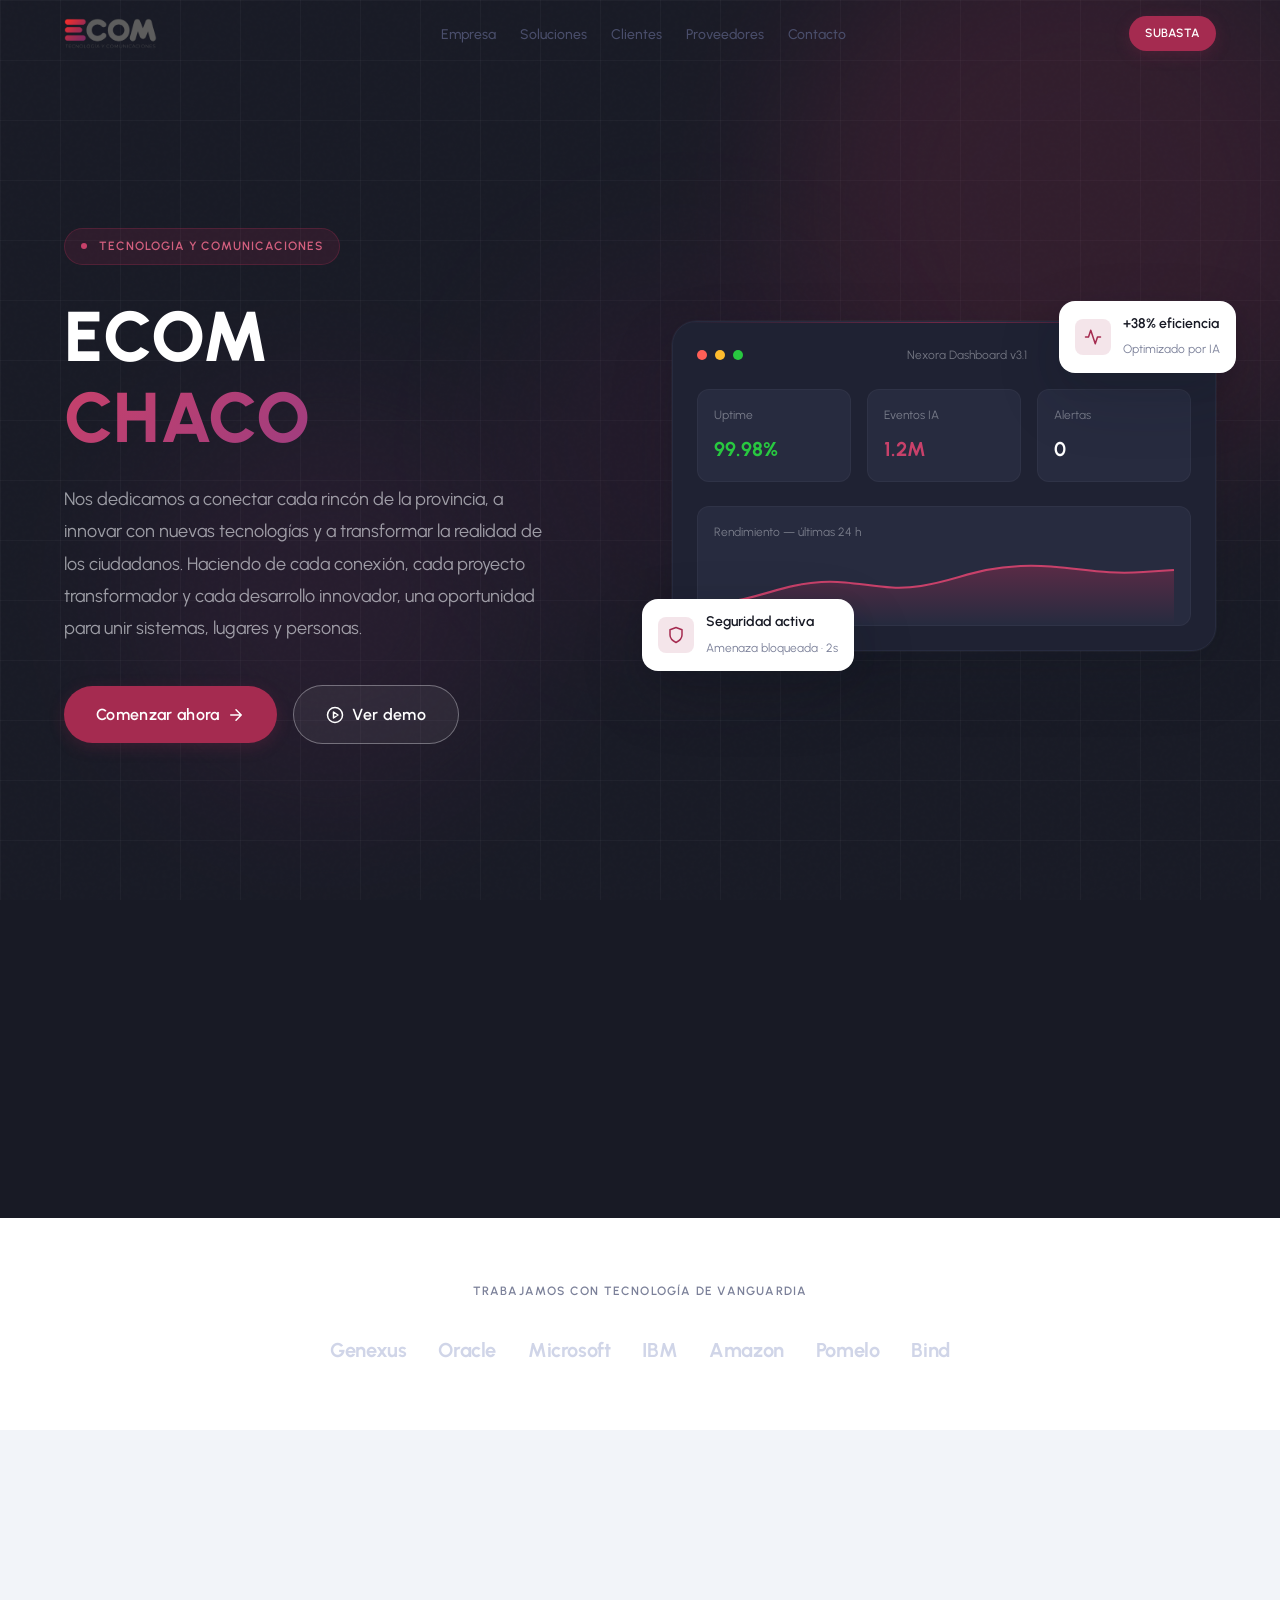
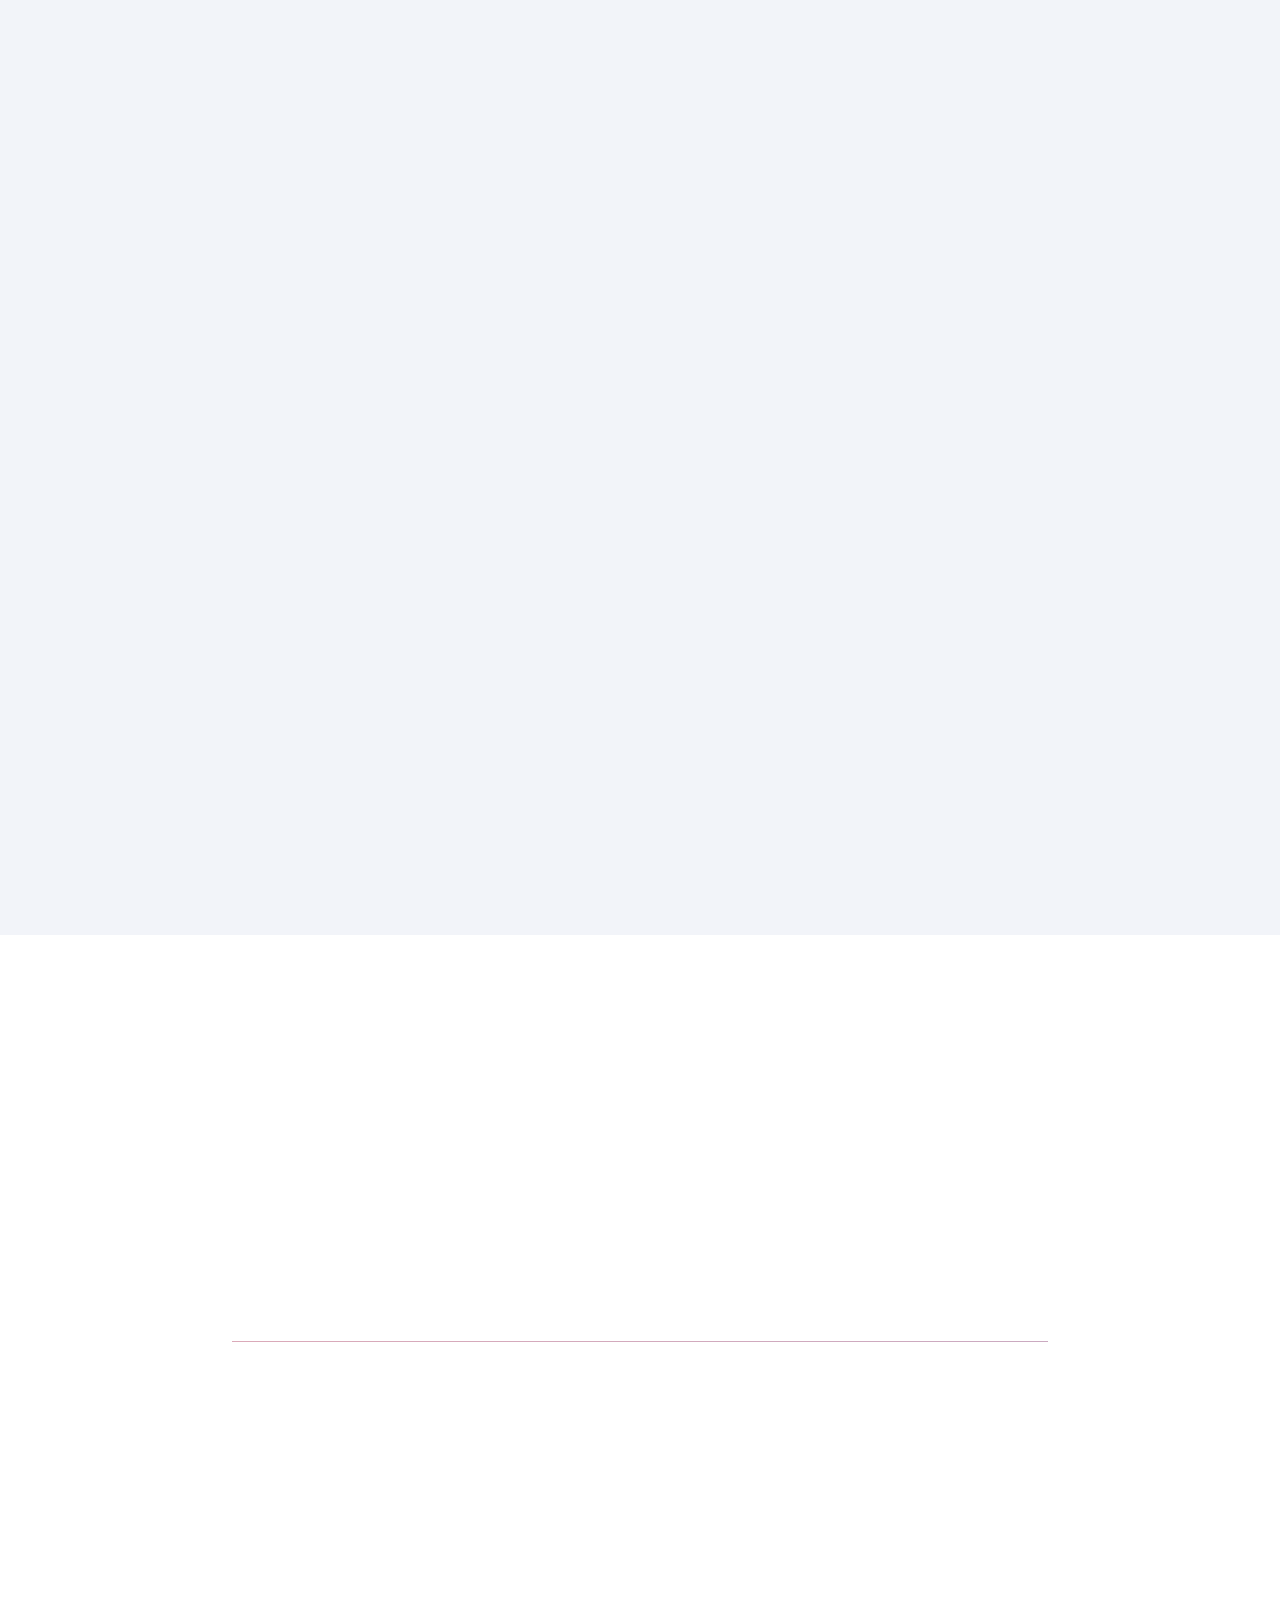
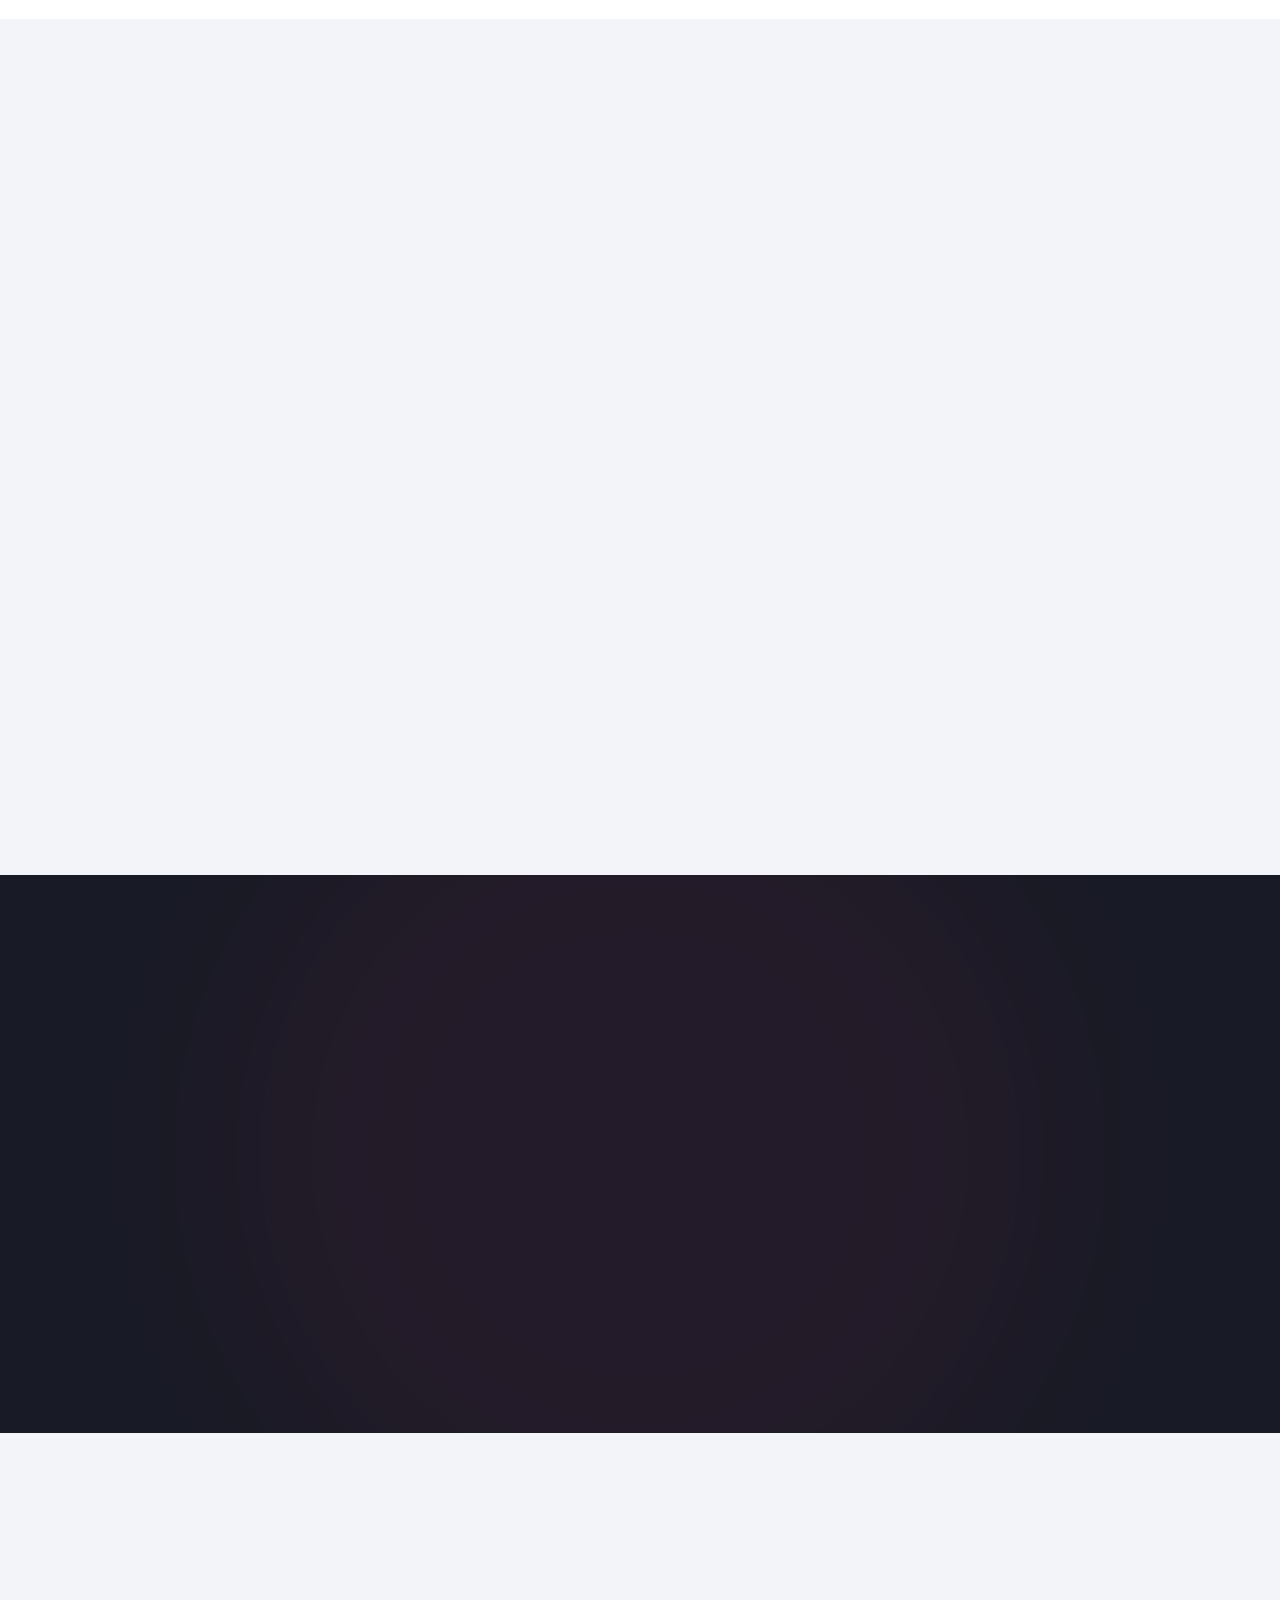
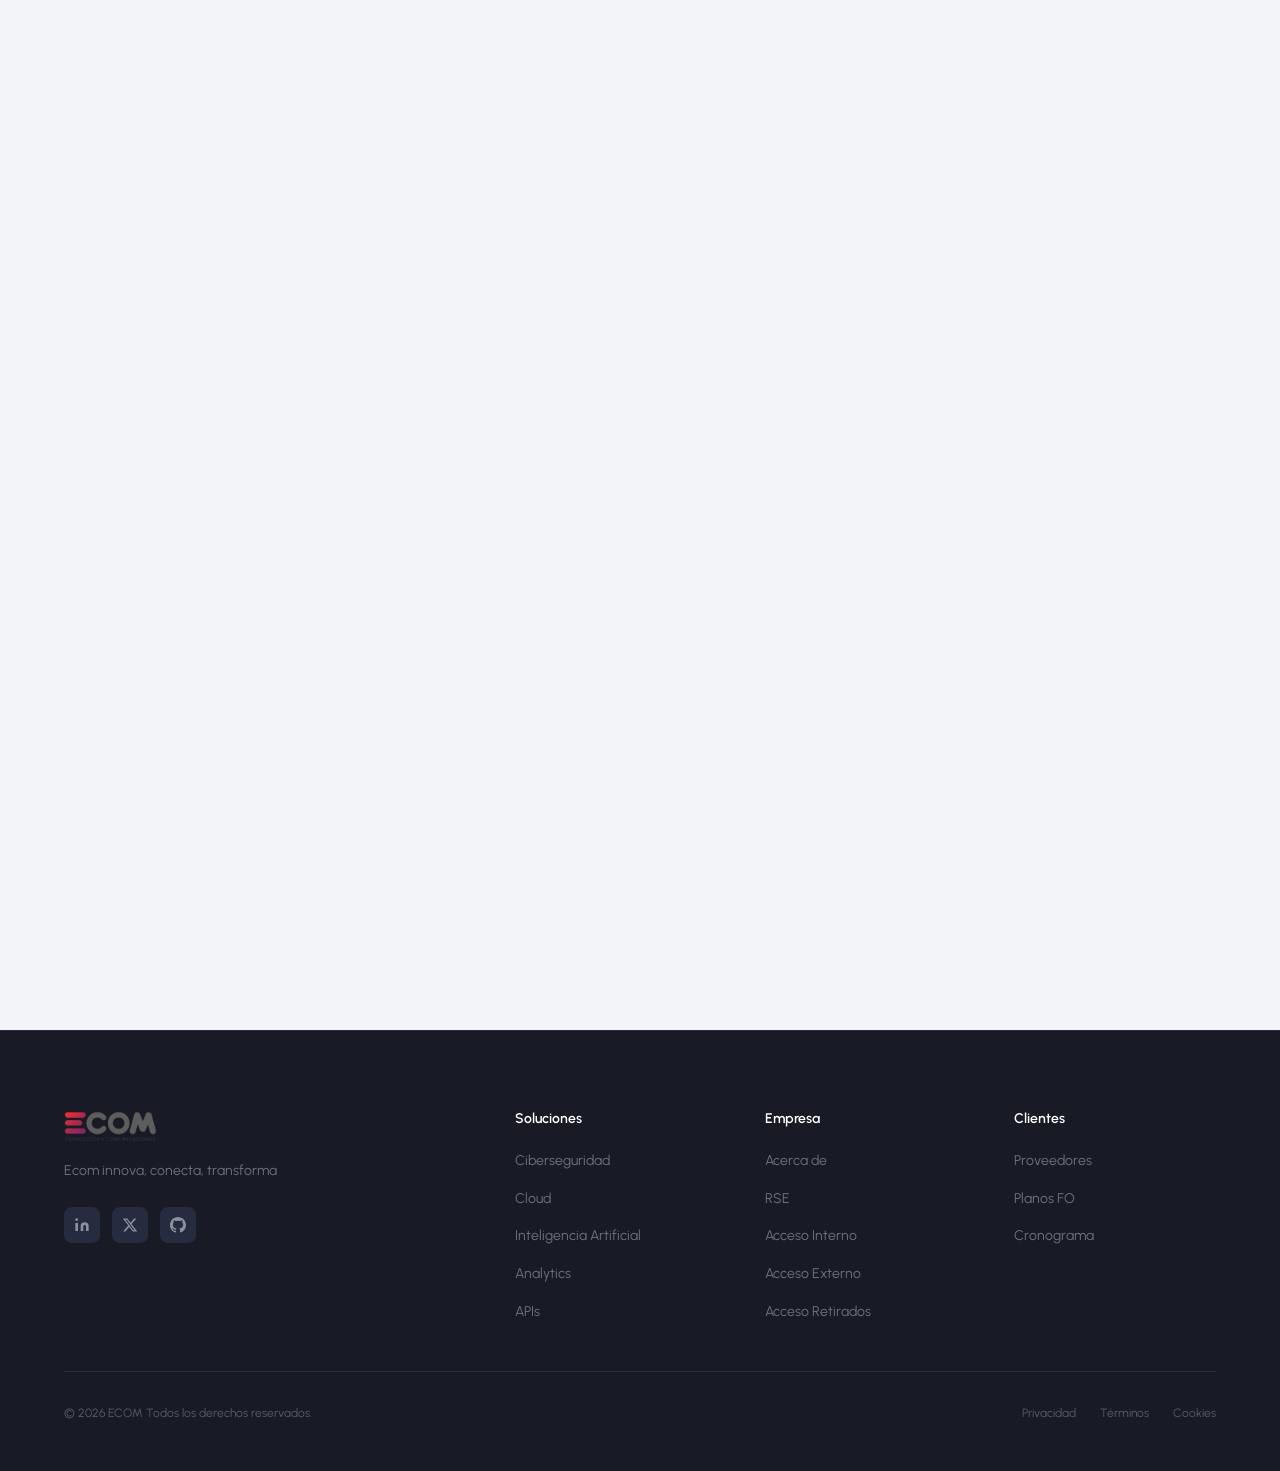
==== index.html @ 7d27e4b2 "cambios en etiquetas meta description" ====
<!doctype html>
<html lang="es">
  <head>
    <meta charset="UTF-8" />
    <meta name="viewport" content="width=device-width, initial-scale=1.0" />
    <meta
      name="description"
      content="ECOM — Soluciones tecnológicas innovadoras para empresas que quieren liderar el futuro digital."
    />
    <meta
      name="keywords"
      content="tecnología, software, innovación, ciberseguridad, cloud, IA, transformación digital"
    />
    <meta name="author" content="Ecom Tecnologia y comunicaciones" />
    <meta property="og:title" content="ECOM CHACO" />
    <meta
      property="og:description"
      content="Soluciones tecnológicas de vanguardia para el mundo empresarial."
    />
    <meta property="og:type" content="website" />
    <title>Nexora Tech — Innovación que transforma</title>

    <!--CSS-->
    <link rel="stylesheet" href="css/estilos.css" />
    <!-- Google Fonts -->
    <link rel="preconnect" href="https://fonts.googleapis.com" />
    <link rel="preconnect" href="https://fonts.gstatic.com" crossorigin />
    <link
      href="https://fonts.googleapis.com/css2?family=Urbanist:ital,wght@0,100..900;1,100..900&display=swap"
      rel="stylesheet"
    />
  </head>

  <body>
    <!-- ============================================================
       NAV
  ============================================================ -->
    <header class="nav" id="nav" role="banner">
      <div class="u-container">
        <nav class="nav__inner" aria-label="Navegación principal">
          <!-- Logo -->
          <a
            href="#inicio"
            class="nav__logo"
            aria-label="Nexora Tech — Ir al inicio"
          >
            <div class="nav__logo-mark" aria-hidden="true">
              <img
                src="img/ECOM_logo.png"
                alt="ecom-tecnlogia-comunicaciones"
              />
            </div>
          </a>

          <!-- Desktop Menu -->
          <ul class="nav__menu" role="menubar">
            <li role="none">
              <a href="#servicios" class="nav__link" role="menuitem">Empresa</a>
            </li>
            <li role="none">
              <a href="#como-funciona" class="nav__link" role="menuitem"
                >Soluciones</a
              >
            </li>
            <li role="none">
              <a href="#resultados" class="nav__link" role="menuitem"
                >Clientes</a
              >
            </li>
            <li role="none">
              <a href="#precios" class="nav__link" role="menuitem"
                >Proveedores</a
              >
            </li>
            <li role="none">
              <a href="#contacto" class="nav__link" role="menuitem">Contacto</a>
            </li>
          </ul>

          <!-- Actions -->
          <div class="nav__actions">
            <!-- <a href="#contacto" class="btn btn--outline btn--sm">Ingresar</a> -->
            <a href="#contacto" class="btn btn--primary btn--sm">SUBASTA</a>
          </div>

          <!-- Mobile toggle -->
          <button
            class="nav__toggle"
            id="nav-toggle"
            aria-controls="nav-mobile"
            aria-expanded="false"
            aria-label="Abrir menú de navegación"
          >
            <span class="nav__toggle-bar" aria-hidden="true"></span>
            <span class="nav__toggle-bar" aria-hidden="true"></span>
            <span class="nav__toggle-bar" aria-hidden="true"></span>
          </button>
        </nav>
      </div>

      <!-- Mobile Menu -->
      <div class="nav__mobile" id="nav-mobile" aria-hidden="true" role="menu">
        <a href="#servicios" class="nav__link" role="menuitem">Empresa</a>
        <a href="#como-funciona" class="nav__link" role="menuitem"
          >Soluciones</a
        >
        <a href="#resultados" class="nav__link" role="menuitem">Clientes</a>
        <a href="#precios" class="nav__link" role="menuitem">Proveedores</a>
        <a href="#contacto" class="nav__link" role="menuitem">Contacto</a>
        <div class="nav__mobile-actions">
          <!-- <a href="#contacto" class="btn btn--outline">Ingresar</a> -->
          <a href="#contacto" class="btn btn--primary">SUBASTA</a>
        </div>
      </div>
    </header>

    <!-- ============================================================
       HERO
  ============================================================ -->
    <main id="inicio">
      <section class="hero" aria-labelledby="hero-title">
        <div class="hero__bg" aria-hidden="true">
          <div class="hero__grid"></div>
          <div class="hero__bg-blob hero__bg-blob--1"></div>
          <div class="hero__bg-blob hero__bg-blob--2"></div>
          <div class="hero__bg-blob hero__bg-blob--3"></div>
        </div>

        <div class="u-container">
          <div class="hero__inner">
            <!-- Content -->
            <div class="hero__content">
              <div
                class="hero__eyebrow"
                aria-label="Plataforma de nueva generación"
              >
                <span class="hero__eyebrow-dot" aria-hidden="true"></span>
                TECNOLOGIA Y COMUNICACIONES
              </div>

              <h1 class="hero__title" id="hero-title">
                ECOM<br />
                <span class="hero__title-accent">CHACO</span>
              </h1>

              <p class="hero__subtitle">
                Nos dedicamos a conectar cada rincón de la provincia, a innovar
                con nuevas tecnologías y a transformar la realidad de los
                ciudadanos. Haciendo de cada conexión, cada proyecto
                transformador y cada desarrollo innovador, una oportunidad para
                unir sistemas, lugares y personas.
              </p>

              <div class="hero__actions">
                <a href="#contacto" class="btn btn--primary btn--lg">
                  Comenzar ahora
                  <svg
                    class="btn__icon btn__icon--arrow"
                    viewBox="0 0 24 24"
                    fill="none"
                    stroke="currentColor"
                    stroke-width="2"
                    stroke-linecap="round"
                    stroke-linejoin="round"
                    aria-hidden="true"
                  >
                    <path d="M5 12h14M12 5l7 7-7 7" />
                  </svg>
                </a>
                <a href="#como-funciona" class="btn btn--outline btn--lg">
                  <svg
                    class="btn__icon"
                    viewBox="0 0 24 24"
                    fill="none"
                    stroke="currentColor"
                    stroke-width="2"
                    stroke-linecap="round"
                    stroke-linejoin="round"
                    aria-hidden="true"
                  >
                    <circle cx="12" cy="12" r="10" />
                    <polygon points="10 8 16 12 10 16 10 8" />
                  </svg>
                  Ver demo
                </a>
              </div>

              <!--  <div class="hero__trust">
                <span class="hero__trust-text">Confían en nosotros</span>
                <div class="hero__trust-logos">
                  <span class="hero__trust-logo">Axionit</span>
                  <span class="hero__trust-logo">Kortexa</span>
                  <span class="hero__trust-logo">Vortexio</span>
                  <span class="hero__trust-logo">Solvr</span>
                </div>
              </div> -->
            </div>

            <!-- Visual / Dashboard -->
            <div class="hero__visual" aria-hidden="true">
              <div class="hero__dashboard">
                <div class="hero__dash-header">
                  <div class="hero__dash-dots">
                    <div class="hero__dash-dot"></div>
                    <div class="hero__dash-dot"></div>
                    <div class="hero__dash-dot"></div>
                  </div>
                  <span class="hero__dash-title">Nexora Dashboard v3.1</span>
                  <span></span>
                </div>

                <div class="hero__dash-metrics">
                  <div class="hero__dash-metric">
                    <div class="hero__dash-metric-label">Uptime</div>
                    <div
                      class="hero__dash-metric-value hero__dash-metric-value--green"
                    >
                      99.98%
                    </div>
                  </div>
                  <div class="hero__dash-metric">
                    <div class="hero__dash-metric-label">Eventos IA</div>
                    <div
                      class="hero__dash-metric-value hero__dash-metric-value--accent"
                    >
                      1.2M
                    </div>
                  </div>
                  <div class="hero__dash-metric">
                    <div class="hero__dash-metric-label">Alertas</div>
                    <div class="hero__dash-metric-value">0</div>
                  </div>
                </div>

                <div class="hero__dash-chart">
                  <div class="hero__dash-chart-label">
                    Rendimiento — últimas 24 h
                  </div>
                  <svg
                    class="hero__chart-svg"
                    viewBox="0 0 300 70"
                    preserveAspectRatio="none"
                  >
                    <defs>
                      <linearGradient
                        id="chartGrad"
                        x1="0"
                        y1="0"
                        x2="0"
                        y2="1"
                      >
                        <stop
                          offset="0%"
                          stop-color="#A52B50"
                          stop-opacity="0.4"
                        />
                        <stop
                          offset="100%"
                          stop-color="#A52B50"
                          stop-opacity="0"
                        />
                      </linearGradient>
                    </defs>
                    <path
                      d="M0 50 C30 45 45 30 70 28 C95 26 110 38 135 32 C160 26 170 14 200 12 C230 10 250 22 280 18 L300 16 L300 70 L0 70Z"
                      fill="url(#chartGrad)"
                    />
                    <path
                      d="M0 50 C30 45 45 30 70 28 C95 26 110 38 135 32 C160 26 170 14 200 12 C230 10 250 22 280 18 L300 16"
                      fill="none"
                      stroke="#C8416A"
                      stroke-width="2"
                    />
                  </svg>
                </div>
              </div>

              <!-- Floating cards -->
              <div class="hero__floating-card hero__floating-card--1">
                <div class="hero__floating-icon">
                  <svg
                    viewBox="0 0 24 24"
                    fill="none"
                    stroke="currentColor"
                    stroke-width="2"
                    stroke-linecap="round"
                    stroke-linejoin="round"
                  >
                    <path d="M12 22s8-4 8-10V5l-8-3-8 3v7c0 6 8 10 8 10z" />
                  </svg>
                </div>
                <div class="hero__floating-text">
                  <strong>Seguridad activa</strong>
                  <span>Amenaza bloqueada · 2s</span>
                </div>
              </div>

              <div class="hero__floating-card hero__floating-card--2">
                <div class="hero__floating-icon">
                  <svg
                    viewBox="0 0 24 24"
                    fill="none"
                    stroke="currentColor"
                    stroke-width="2"
                    stroke-linecap="round"
                    stroke-linejoin="round"
                  >
                    <polyline points="22 12 18 12 15 21 9 3 6 12 2 12" />
                  </svg>
                </div>
                <div class="hero__floating-text">
                  <strong>+38% eficiencia</strong>
                  <span>Optimizado por IA</span>
                </div>
              </div>
            </div>
          </div>
        </div>
      </section>

      <!-- ============================================================
         STATS
    ============================================================ -->
      <section
        class="section section--dark section--sm"
        id="resultados"
        aria-labelledby="stats-title"
      >
        <div class="u-container">
          <h2 class="u-sr-only" id="stats-title">Métricas y resultados</h2>
          <div class="stats__grid">
            <div class="stats__item reveal">
              <div class="stat__value">3000 km</div>
              <div class="stat__label">DE FIBRA OPTICA</div>
            </div>
            <div class="stats__item reveal reveal--delay-1">
              <div class="stat__value">292</div>
              <div class="stat__label">SISTEMAS ACTIVOS</div>
            </div>
            <div class="stats__item reveal reveal--delay-2">
              <div class="stat__value">+ 400</div>
              <div class="stat__label">TRABAJADORES</div>
            </div>
            <div class="stats__item reveal reveal--delay-3">
              <div class="stat__value">6113</div>
              <div class="stat__label">USUARIOS COENCTADOS</div>
            </div>
          </div>
        </div>
      </section>

      <!-- ============================================================
         LOGOS / CLIENTES
    ============================================================ -->
      <section class="logos" aria-label="Clientes que confían en Nexora">
        <div class="u-container">
          <p class="logos__label">Trabajamos con tecnología de vanguardia</p>
          <div class="logos__track" aria-hidden="true">
            <span class="logos__item">Genexus</span>
            <span class="logos__item">Oracle</span>
            <span class="logos__item">Microsoft</span>
            <span class="logos__item">IBM</span>
            <span class="logos__item">Amazon</span>
            <span class="logos__item">Pomelo</span>
            <span class="logos__item">Bind</span>
          </div>
        </div>
      </section>

      <!-- ============================================================
         SERVICIOS
    ============================================================ -->
      <section class="section" id="servicios" aria-labelledby="services-title">
        <div class="u-container">
          <div class="section__header reveal">
            <span class="section-label">Nuestros servicios</span>
            <h2 class="section__title" id="services-title">
              Una plataforma,<br />
              todas las capacidades
            </h2>
            <p class="section__desc">
              Soluciones diseñadas para escalar con tu empresa, integradas en un
              ecosistema cohesivo y fácil de gestionar.
            </p>
          </div>

          <div class="services__grid">
            <div class="card reveal reveal--delay-1">
              <div class="card__icon" aria-hidden="true">
                <svg
                  viewBox="0 0 24 24"
                  fill="none"
                  stroke="currentColor"
                  stroke-width="1.8"
                  stroke-linecap="round"
                  stroke-linejoin="round"
                >
                  <path d="M12 22s8-4 8-10V5l-8-3-8 3v7c0 6 8 10 8 10z" />
                </svg>
              </div>
              <h3 class="card__title">Ciberseguridad Avanzada</h3>
              <p class="card__body">
                Detección de amenazas en tiempo real con IA. Protege tu
                infraestructura con firewalls inteligentes, análisis de
                comportamiento y respuesta automatizada a incidentes.
              </p>
            </div>

            <div class="card reveal reveal--delay-2">
              <div class="card__icon" aria-hidden="true">
                <svg
                  viewBox="0 0 24 24"
                  fill="none"
                  stroke="currentColor"
                  stroke-width="1.8"
                  stroke-linecap="round"
                  stroke-linejoin="round"
                >
                  <rect x="2" y="3" width="20" height="14" rx="2" />
                  <path d="M8 21h8M12 17v4" />
                </svg>
              </div>
              <h3 class="card__title">Cloud & Infraestructura</h3>
              <p class="card__body">
                Arquitectura cloud nativa multi-región con balanceo de carga
                automático, autoescalado inteligente y SLA del 99.99%
                garantizado para tus operaciones críticas.
              </p>
            </div>

            <div class="card reveal reveal--delay-3">
              <div class="card__icon" aria-hidden="true">
                <svg
                  viewBox="0 0 24 24"
                  fill="none"
                  stroke="currentColor"
                  stroke-width="1.8"
                  stroke-linecap="round"
                  stroke-linejoin="round"
                >
                  <circle cx="12" cy="12" r="3" />
                  <path
                    d="M12 1v4M12 19v4M4.22 4.22l2.83 2.83M16.95 16.95l2.83 2.83M1 12h4M19 12h4M4.22 19.78l2.83-2.83M16.95 7.05l2.83-2.83"
                  />
                </svg>
              </div>
              <h3 class="card__title">Inteligencia Artificial</h3>
              <p class="card__body">
                Modelos de ML personalizados para tu industria. Análisis
                predictivo, automatización de procesos y generación de insights
                accionables desde tus datos.
              </p>
            </div>

            <div class="card reveal reveal--delay-1">
              <div class="card__icon" aria-hidden="true">
                <svg
                  viewBox="0 0 24 24"
                  fill="none"
                  stroke="currentColor"
                  stroke-width="1.8"
                  stroke-linecap="round"
                  stroke-linejoin="round"
                >
                  <polyline points="22 12 18 12 15 21 9 3 6 12 2 12" />
                </svg>
              </div>
              <h3 class="card__title">Monitoreo & Analytics</h3>
              <p class="card__body">
                Observabilidad completa de tu stack tecnológico. Dashboards en
                tiempo real, alertas proactivas y reportes ejecutivos
                automatizados con métricas de negocio.
              </p>
            </div>

            <div class="card reveal reveal--delay-2">
              <div class="card__icon" aria-hidden="true">
                <svg
                  viewBox="0 0 24 24"
                  fill="none"
                  stroke="currentColor"
                  stroke-width="1.8"
                  stroke-linecap="round"
                  stroke-linejoin="round"
                >
                  <path d="M16 16v-4a4 4 0 0 0-8 0v4" />
                  <rect x="6" y="16" width="12" height="6" rx="2" />
                  <path d="M12 2v4" />
                </svg>
              </div>
              <h3 class="card__title">APIs & Integraciones</h3>
              <p class="card__body">
                Conecta Nexora con tu ecosistema existente. Más de 200
                integraciones nativas con herramientas líderes del mercado, más
                nuestras APIs REST y WebSocket documentadas.
              </p>
            </div>

            <div class="card reveal reveal--delay-3">
              <div class="card__icon" aria-hidden="true">
                <svg
                  viewBox="0 0 24 24"
                  fill="none"
                  stroke="currentColor"
                  stroke-width="1.8"
                  stroke-linecap="round"
                  stroke-linejoin="round"
                >
                  <path d="M17 21v-2a4 4 0 0 0-4-4H5a4 4 0 0 0-4 4v2" />
                  <circle cx="9" cy="7" r="4" />
                  <path d="M23 21v-2a4 4 0 0 0-3-3.87" />
                  <path d="M16 3.13a4 4 0 0 1 0 7.75" />
                </svg>
              </div>
              <h3 class="card__title">Soporte & Customer Success</h3>
              <p class="card__body">
                Equipo dedicado 24/7. Onboarding guiado, SLA de respuesta de 15
                minutos, y un Customer Success Manager asignado para maximizar
                el valor de tu inversión.
              </p>
            </div>
          </div>
        </div>
      </section>

      <!-- ============================================================
         CÓMO FUNCIONA
    ============================================================ -->
      <section
        class="section section--alt"
        id="como-funciona"
        aria-labelledby="how-title"
      >
        <div class="u-container">
          <div class="section__header--center reveal">
            <span class="section-label">Proceso</span>
            <h2 class="section__title" id="how-title">
              De cero a operativo en horas
            </h2>
            <p class="section__desc">
              Un proceso de onboarding diseñado para que tu equipo empiece a
              generar valor desde el primer día, sin complejidad técnica
              innecesaria.
            </p>
          </div>

          <div class="how__grid">
            <div class="how__step reveal reveal--delay-1">
              <div class="how__step-number" aria-hidden="true">1</div>
              <h3 class="how__step-title">Diagnóstico</h3>
              <p class="how__step-desc">
                Analizamos tu infraestructura actual, identificamos brechas de
                seguridad y oportunidades de optimización en una sesión de 90
                minutos.
              </p>
            </div>
            <div class="how__step reveal reveal--delay-2">
              <div class="how__step-number" aria-hidden="true">2</div>
              <h3 class="how__step-title">Diseño</h3>
              <p class="how__step-desc">
                Tu CSM diseña una arquitectura personalizada adaptada a tus
                objetivos, stack tecnológico y requerimientos de compliance.
              </p>
            </div>
            <div class="how__step reveal reveal--delay-3">
              <div class="how__step-number" aria-hidden="true">3</div>
              <h3 class="how__step-title">Integración</h3>
              <p class="how__step-desc">
                Deployamos y conectamos Nexora a tu ecosistema en menos de 24
                horas. Sin downtime, sin disrupciones operativas.
              </p>
            </div>
            <div class="how__step reveal reveal--delay-4">
              <div class="how__step-number" aria-hidden="true">4</div>
              <h3 class="how__step-title">Crecimiento</h3>
              <p class="how__step-desc">
                Monitoreo continuo, optimizaciones automáticas y reportes
                mensuales de ROI para escalar con confianza.
              </p>
            </div>
          </div>
        </div>
      </section>

      <!-- ============================================================
         TESTIMONIALS
    ============================================================ -->
      <section class="section" aria-labelledby="testimonials-title">
        <div class="u-container">
          <div class="section__header--center reveal">
            <span class="section-label">Testimonios</span>
            <h2 class="section__title" id="testimonials-title">
              Lo que dicen nuestros clientes
            </h2>
            <p class="section__desc">
              Empresas de todos los tamaños confían en Nexora para proteger y
              escalar su tecnología.
            </p>
          </div>

          <div class="testimonials__grid">
            <div class="testimonial reveal reveal--delay-1">
              <div class="testimonial__quote" aria-hidden="true">"</div>
              <p class="testimonial__text">
                Nexora transformó completamente cómo manejamos la seguridad.
                Pasamos de reaccionar a incidentes a prevenirlos. El ROI fue
                visible en el primer trimestre.
              </p>
              <div class="testimonial__author">
                <div class="testimonial__avatar" aria-hidden="true">MC</div>
                <div>
                  <div class="testimonial__name">Martina Cortés</div>
                  <div class="testimonial__role">CTO — Axionit</div>
                </div>
              </div>
            </div>

            <div class="testimonial reveal reveal--delay-2">
              <div class="testimonial__quote" aria-hidden="true">"</div>
              <p class="testimonial__text">
                La integración fue más rápida de lo esperado. En 6 horas
                teníamos todo funcionando. El soporte 24/7 ha sido fundamental
                para nuestras operaciones globales.
              </p>
              <div class="testimonial__author">
                <div class="testimonial__avatar" aria-hidden="true">RF</div>
                <div>
                  <div class="testimonial__name">Ricardo Fuentes</div>
                  <div class="testimonial__role">
                    VP Infraestructura — Kortexa
                  </div>
                </div>
              </div>
            </div>

            <div class="testimonial reveal reveal--delay-3">
              <div class="testimonial__quote" aria-hidden="true">"</div>
              <p class="testimonial__text">
                Los modelos de IA de Nexora nos ayudaron a reducir costos
                operativos un 42% en 6 meses. La plataforma se adaptó
                perfectamente a nuestro flujo de trabajo.
              </p>
              <div class="testimonial__author">
                <div class="testimonial__avatar" aria-hidden="true">SL</div>
                <div>
                  <div class="testimonial__name">Sofía Leal</div>
                  <div class="testimonial__role">CEO — Vortexio</div>
                </div>
              </div>
            </div>
          </div>
        </div>
      </section>

      <!-- ============================================================
         PRICING
    ============================================================ -->
      <!--  <section
        class="section section--alt"
        id="precios"
        aria-labelledby="pricing-title"
      >
        <div class="u-container">
          <div class="section__header--center reveal">
            <span class="section-label">Precios</span>
            <h2 class="section__title" id="pricing-title">
              Planes transparentes, sin sorpresas
            </h2>
            <p class="section__desc">
              Elige el plan que mejor se adapte a tu empresa. Sin contratos
              ocultos, sin cargos inesperados.
            </p>
          </div>

          <div class="pricing__grid">
           
            <div class="pricing-card reveal reveal--delay-1">
              <div class="pricing-card__name">Starter</div>
              <div class="pricing-card__price"><sup>$</sup>49</div>
              <div class="pricing-card__period">por mes / hasta 5 usuarios</div>
              <div class="pricing-card__divider"></div>
              <ul
                class="pricing-card__features"
                aria-label="Características del plan Starter"
              >
                <li class="pricing-card__feature">Monitoreo básico 24/7</li>
                <li class="pricing-card__feature">Firewall inteligente</li>
                <li class="pricing-card__feature">5 GB cloud storage</li>
                <li class="pricing-card__feature">Soporte por email</li>
                <li class="pricing-card__feature">Dashboard básico</li>
              </ul>
              <a
                href="#contacto"
                class="btn btn--outline"
                style="width: 100%; justify-content: center"
                >Comenzar gratis</a
              >
            </div>

        
            <div
              class="pricing-card pricing-card--featured reveal reveal--delay-2"
            >
              <div class="pricing-card__name">Growth</div>
              <div class="pricing-card__price"><sup>$</sup>149</div>
              <div
                class="pricing-card__period"
                style="color: rgba(242, 244, 249, 0.45)"
              >
                por mes / hasta 25 usuarios
              </div>
              <div class="pricing-card__divider"></div>
              <ul
                class="pricing-card__features"
                aria-label="Características del plan Growth"
              >
                <li class="pricing-card__feature">Todo lo del plan Starter</li>
                <li class="pricing-card__feature">IA predictiva incluida</li>
                <li class="pricing-card__feature">100 GB cloud storage</li>
                <li class="pricing-card__feature">200+ integraciones</li>
                <li class="pricing-card__feature">Soporte prioritario 24/7</li>
                <li class="pricing-card__feature">Analytics avanzado</li>
              </ul>
              <a
                href="#contacto"
                class="btn btn--primary"
                style="width: 100%; justify-content: center"
                >Comenzar ahora</a
              >
            </div>

           
            <div class="pricing-card reveal reveal--delay-3">
              <div class="pricing-card__name">Enterprise</div>
              <div
                class="pricing-card__price"
                style="font-size: var(--text-4xl)"
              >
                Custom
              </div>
              <div class="pricing-card__period">
                usuarios y recursos ilimitados
              </div>
              <div class="pricing-card__divider"></div>
              <ul
                class="pricing-card__features"
                aria-label="Características del plan Enterprise"
              >
                <li class="pricing-card__feature">Todo lo del plan Growth</li>
                <li class="pricing-card__feature">Infraestructura dedicada</li>
                <li class="pricing-card__feature">SLA 99.99% garantizado</li>
                <li class="pricing-card__feature">Customer Success Manager</li>
                <li class="pricing-card__feature">Compliance personalizado</li>
                <li class="pricing-card__feature">Onboarding dedicado</li>
              </ul>
              <a
                href="#contacto"
                class="btn btn--dark"
                style="width: 100%; justify-content: center"
                >Contactar ventas</a
              >
            </div>
          </div>
        </div>
      </section> -->

      <!-- ============================================================
         CTA
    ============================================================ -->
      <section class="section cta" id="contacto" aria-labelledby="cta-title">
        <div class="u-container">
          <div class="cta__inner reveal">
            <span
              class="section-label"
              style="justify-content: center; margin-bottom: var(--space-5)"
              >Empieza hoy</span
            >
            <h2 class="cta__title" id="cta-title">
              ¿Listo para transformar tu empresa?
            </h2>
            <p class="cta__desc">
              Únete a más de 800 empresas que ya operan con mayor seguridad,
              eficiencia y escalabilidad gracias a Nexora.
            </p>
            <div class="cta__actions">
              <a href="#" class="btn btn--primary btn--lg">
                Conoce más
                <svg
                  class="btn__icon btn__icon--arrow"
                  viewBox="0 0 24 24"
                  fill="none"
                  stroke="currentColor"
                  stroke-width="2"
                  stroke-linecap="round"
                  stroke-linejoin="round"
                  aria-hidden="true"
                >
                  <path d="M5 12h14M12 5l7 7-7 7" />
                </svg>
              </a>
              <a href="#" class="btn btn--outline btn--lg">
                Hablar con un experto
              </a>
            </div>
          </div>
        </div>
      </section>

      <!--========== CONTACTO SECTION ==========================-->

      <section
        class="section contact"
        id="formulario-contacto"
        aria-labelledby="contact-title"
      >
        <div class="u-container">
          <div class="section__header--center reveal">
            <span class="section-label">Contacto</span>
            <h2 class="section__title" id="contact-title">
              Hablemos de tu proyecto
            </h2>
            <p class="section__desc">
              Cuéntanos qué necesita tu empresa. Nuestro equipo te responde en
              menos de 24 horas hábiles.
            </p>
          </div>

          <div class="contact__grid">
            <!-- ── Info column ── -->
            <div class="contact__info reveal reveal--delay-1">
              <div class="contact__details">
                <div class="contact__detail-item">
                  <div class="contact__detail-icon" aria-hidden="true">
                    <svg
                      viewBox="0 0 24 24"
                      fill="none"
                      stroke="currentColor"
                      stroke-width="1.8"
                      stroke-linecap="round"
                      stroke-linejoin="round"
                    >
                      <path
                        d="M22 16.92v3a2 2 0 0 1-2.18 2 19.79 19.79 0 0 1-8.63-3.07A19.5 19.5 0 0 1 4.69 12 19.79 19.79 0 0 1 1.6 3.36 2 2 0 0 1 3.56 1h3a2 2 0 0 1 2 1.72c.127.96.361 1.903.7 2.81a2 2 0 0 1-.45 2.11L7.91 8.54a16 16 0 0 0 5.55 5.55l.92-.92a2 2 0 0 1 2.11-.45c.907.339 1.85.573 2.81.7A2 2 0 0 1 21 15.5v1.42z"
                      />
                    </svg>
                  </div>
                  <div class="contact__detail-body">
                    <div class="contact__detail-label">Teléfono</div>
                    <div class="contact__detail-value">+54(0362)441 9300</div>
                  </div>
                </div>

                <div class="contact__detail-item">
                  <div class="contact__detail-icon" aria-hidden="true">
                    <svg
                      viewBox="0 0 24 24"
                      fill="none"
                      stroke="currentColor"
                      stroke-width="1.8"
                      stroke-linecap="round"
                      stroke-linejoin="round"
                    >
                      <path
                        d="M4 4h16c1.1 0 2 .9 2 2v12c0 1.1-.9 2-2 2H4c-1.1 0-2-.9-2-2V6c0-1.1.9-2 2-2z"
                      />
                      <polyline points="22,6 12,13 2,6" />
                    </svg>
                  </div>
                  <div class="contact__detail-body">
                    <div class="contact__detail-label">Email</div>
                    <div class="contact__detail-value">
                      <a
                        href="/cdn-cgi/l/email-protection"
                        class="__cf_email__"
                        data-cfemail="d1b9bebdb091bfb4a9bea3b0ffa5b4b2b9"
                        >at.clientes@ecom.com.ar</a
                      >
                    </div>
                  </div>
                </div>

                <div class="contact__detail-item">
                  <div class="contact__detail-icon" aria-hidden="true">
                    <svg
                      viewBox="0 0 24 24"
                      fill="none"
                      stroke="currentColor"
                      stroke-width="1.8"
                      stroke-linecap="round"
                      stroke-linejoin="round"
                    >
                      <path
                        d="M21 10c0 7-9 13-9 13s-9-6-9-13a9 9 0 0 1 18 0z"
                      />
                      <circle cx="12" cy="10" r="3" />
                    </svg>
                  </div>
                  <div class="contact__detail-body">
                    <div class="contact__detail-label">Oficinas</div>
                    <div class="contact__detail-value">
                      Roque Saenz Peña 352/370
                    </div>
                  </div>
                </div>

                <div class="contact__detail-item">
                  <div class="contact__detail-icon" aria-hidden="true">
                    <svg
                      viewBox="0 0 24 24"
                      fill="none"
                      stroke="currentColor"
                      stroke-width="1.8"
                      stroke-linecap="round"
                      stroke-linejoin="round"
                    >
                      <circle cx="12" cy="12" r="10" />
                      <polyline points="12 6 12 12 16 14" />
                    </svg>
                  </div>
                  <div class="contact__detail-body">
                    <div class="contact__detail-label">Horario de atención</div>
                    <div class="contact__detail-value">
                      Lun – Vie · 6:00 – 20:00 HS
                    </div>
                  </div>
                </div>
              </div>
              <!-- /.contact__details -->

              <!-- Social links -->
              <nav
                class="footer__social"
                aria-label="Redes sociales de contacto"
              >
                <a href="#" class="footer__social-link" aria-label="LinkedIn">
                  <svg
                    viewBox="0 0 24 24"
                    fill="currentColor"
                    aria-hidden="true"
                  >
                    <path
                      d="M16 8a6 6 0 0 1 6 6v7h-4v-7a2 2 0 0 0-2-2 2 2 0 0 0-2 2v7h-4v-7a6 6 0 0 1 6-6zM2 9h4v12H2z"
                    />
                    <circle cx="4" cy="4" r="2" />
                  </svg>
                </a>
                <a
                  href="#"
                  class="footer__social-link"
                  aria-label="Twitter / X"
                >
                  <svg
                    viewBox="0 0 24 24"
                    fill="currentColor"
                    aria-hidden="true"
                  >
                    <path
                      d="M18.244 2.25h3.308l-7.227 8.26 8.502 11.24H16.17l-5.214-6.817L4.99 21.75H1.68l7.73-8.835L1.254 2.25H8.08l4.713 6.231zm-1.161 17.52h1.833L7.084 4.126H5.117z"
                    />
                  </svg>
                </a>
                <a href="#" class="footer__social-link" aria-label="GitHub">
                  <svg
                    viewBox="0 0 24 24"
                    fill="currentColor"
                    aria-hidden="true"
                  >
                    <path
                      d="M12 0C5.374 0 0 5.373 0 12c0 5.302 3.438 9.8 8.207 11.387.599.111.793-.261.793-.577v-2.234c-3.338.726-4.033-1.416-4.033-1.416-.546-1.387-1.333-1.756-1.333-1.756-1.089-.745.083-.729.083-.729 1.205.084 1.839 1.237 1.839 1.237 1.07 1.834 2.807 1.304 3.492.997.107-.775.418-1.305.762-1.604-2.665-.305-5.467-1.334-5.467-5.931 0-1.311.469-2.381 1.236-3.221-.124-.303-.535-1.524.117-3.176 0 0 1.008-.322 3.301 1.23A11.509 11.509 0 0 1 12 5.803c1.02.005 2.047.138 3.006.404 2.291-1.552 3.297-1.23 3.297-1.23.653 1.653.242 2.874.118 3.176.77.84 1.235 1.911 1.235 3.221 0 4.609-2.807 5.624-5.479 5.921.43.372.823 1.102.823 2.222v3.293c0 .319.192.694.801.576C20.566 21.797 24 17.3 24 12c0-6.627-5.373-12-12-12z"
                    />
                  </svg>
                </a>
              </nav>
            </div>
            <!-- /.contact__info -->

            <!-- ── Form column ── -->
            <div
              class="contact__form-wrap reveal reveal--delay-2"
              id="contact-form-wrap"
            >
              <h3 class="contact__form-title">Envíanos un mensaje</h3>
              <p class="contact__form-subtitle">
                Completa el formulario y te contactamos a la brevedad.
              </p>

              <form
                class="form"
                id="contact-form"
                novalidate
                aria-label="Formulario de contacto"
              >
                <!-- Row 1: Nombre + Empresa -->
                <div class="form__row">
                  <div class="form__field">
                    <label class="form__label" for="contact-name">
                      Nombre <abbr title="requerido" aria-hidden="true">*</abbr>
                    </label>
                    <div class="form__input-wrap">
                      <svg
                        class="form__input-icon"
                        viewBox="0 0 24 24"
                        fill="none"
                        stroke="currentColor"
                        stroke-width="1.8"
                        stroke-linecap="round"
                        stroke-linejoin="round"
                        aria-hidden="true"
                      >
                        <path d="M20 21v-2a4 4 0 0 0-4-4H8a4 4 0 0 0-4 4v2" />
                        <circle cx="12" cy="7" r="4" />
                      </svg>
                      <input
                        class="form__input form__input--icon"
                        type="text"
                        id="contact-name"
                        name="name"
                        placeholder="Ej. María García"
                        autocomplete="given-name"
                        required
                        aria-required="true"
                      />
                    </div>
                  </div>

                  <div class="form__field">
                    <label class="form__label" for="contact-company">
                      Empresa
                      <abbr title="requerido" aria-hidden="true">*</abbr>
                    </label>
                    <div class="form__input-wrap">
                      <svg
                        class="form__input-icon"
                        viewBox="0 0 24 24"
                        fill="none"
                        stroke="currentColor"
                        stroke-width="1.8"
                        stroke-linecap="round"
                        stroke-linejoin="round"
                        aria-hidden="true"
                      >
                        <rect x="2" y="7" width="20" height="14" rx="2" />
                        <path d="M16 21V5a2 2 0 0 0-2-2h-4a2 2 0 0 0-2 2v16" />
                      </svg>
                      <input
                        class="form__input form__input--icon"
                        type="text"
                        id="contact-company"
                        name="company"
                        placeholder="Nombre de tu empresa"
                        autocomplete="organization"
                        required
                        aria-required="true"
                      />
                    </div>
                  </div>
                </div>
                <!-- /.form__row -->

                <!-- Row 2: Email + Teléfono -->
                <div class="form__row">
                  <div class="form__field">
                    <label class="form__label" for="contact-email">
                      Email corporativo
                      <abbr title="requerido" aria-hidden="true">*</abbr>
                    </label>
                    <div class="form__input-wrap">
                      <svg
                        class="form__input-icon"
                        viewBox="0 0 24 24"
                        fill="none"
                        stroke="currentColor"
                        stroke-width="1.8"
                        stroke-linecap="round"
                        stroke-linejoin="round"
                        aria-hidden="true"
                      >
                        <path
                          d="M4 4h16c1.1 0 2 .9 2 2v12c0 1.1-.9 2-2 2H4c-1.1 0-2-.9-2-2V6c0-1.1.9-2 2-2z"
                        />
                        <polyline points="22,6 12,13 2,6" />
                      </svg>
                      <input
                        class="form__input form__input--icon"
                        type="email"
                        id="contact-email"
                        name="email"
                        placeholder="tu@empresa.com"
                        autocomplete="email"
                        required
                        aria-required="true"
                      />
                    </div>
                  </div>

                  <div class="form__field">
                    <label class="form__label" for="contact-phone"
                      >Teléfono</label
                    >
                    <div class="form__input-wrap">
                      <svg
                        class="form__input-icon"
                        viewBox="0 0 24 24"
                        fill="none"
                        stroke="currentColor"
                        stroke-width="1.8"
                        stroke-linecap="round"
                        stroke-linejoin="round"
                        aria-hidden="true"
                      >
                        <path
                          d="M22 16.92v3a2 2 0 0 1-2.18 2 19.79 19.79 0 0 1-8.63-3.07A19.5 19.5 0 0 1 4.69 12 19.79 19.79 0 0 1 1.6 3.36 2 2 0 0 1 3.56 1h3a2 2 0 0 1 2 1.72c.127.96.361 1.903.7 2.81a2 2 0 0 1-.45 2.11L7.91 8.54a16 16 0 0 0 5.55 5.55l.92-.92a2 2 0 0 1 2.11-.45c.907.339 1.85.573 2.81.7A2 2 0 0 1 21 15.5v1.42z"
                        />
                      </svg>
                      <input
                        class="form__input form__input--icon"
                        type="tel"
                        id="contact-phone"
                        name="phone"
                        placeholder="+1 (555) 000-0000"
                        autocomplete="tel"
                      />
                    </div>
                  </div>
                </div>
                <!-- /.form__row -->

                <!-- Servicio de interés -->
                <div class="form__field">
                  <label class="form__label" for="contact-service">
                    ¿Qué servicio te interesa?
                    <abbr title="requerido" aria-hidden="true">*</abbr>
                  </label>
                  <div class="form__select-wrap">
                    <select
                      class="form__select"
                      id="contact-service"
                      name="service"
                      required
                      aria-required="true"
                    >
                      <option value="" disabled selected>
                        Selecciona una opción
                      </option>
                      <option value="cybersecurity">
                        Ciberseguridad avanzada
                      </option>
                      <option value="cloud">Cloud e infraestructura</option>
                      <option value="ai">Inteligencia artificial</option>
                      <option value="analytics">Monitoreo y analytics</option>
                      <option value="integrations">APIs e integraciones</option>
                      <option value="enterprise">
                        Solución Enterprise personalizada
                      </option>
                      <option value="other">Otro / No sé aún</option>
                    </select>
                  </div>
                </div>

                <!-- Mensaje -->
                <div class="form__field">
                  <label class="form__label" for="contact-message">
                    Mensaje <abbr title="requerido" aria-hidden="true">*</abbr>
                  </label>
                  <textarea
                    class="form__textarea"
                    id="contact-message"
                    name="message"
                    placeholder="Cuéntanos sobre tu empresa, el desafío que enfrentas y qué esperas lograr con Nexora..."
                    required
                    aria-required="true"
                    minlength="20"
                  ></textarea>
                  <span class="form__hint"
                    >Mínimo 20 caracteres. Cuanto más detallado, mejor podremos
                    ayudarte.</span
                  >
                </div>

                <!-- Checkbox privacidad -->
                <!--         <div class="form__field">
                  <label class="form__checkbox-wrap">
                    <input
                      class="form__checkbox"
                      type="checkbox"
                      id="contact-privacy"
                      name="privacy"
                      required
                      aria-required="true"
                    />
                    <span class="form__checkbox-label">
                      He leído y acepto la
                      <a href="#" tabindex="0">Política de privacidad</a> y los
                      <a href="#" tabindex="0">Términos de servicio</a> de
                      Nexora.
                    </span>
                  </label>
                </div> -->

                <!-- Submit -->
                <button
                  type="submit"
                  class="btn btn--primary form__submit"
                  aria-label="Enviar mensaje de contacto"
                >
                  <span class="form__submit-text">Enviar mensaje</span>
                  <svg
                    class="btn__icon btn__icon--arrow"
                    viewBox="0 0 24 24"
                    fill="none"
                    stroke="currentColor"
                    stroke-width="2"
                    stroke-linecap="round"
                    stroke-linejoin="round"
                    aria-hidden="true"
                  >
                    <path d="M5 12h14M12 5l7 7-7 7" />
                  </svg>
                  <span class="btn__spinner" aria-hidden="true"></span>
                </button>
              </form>
              <!-- /.form -->

              <!-- Success state (hidden until JS triggers it) -->
              <div
                class="contact__success"
                role="status"
                aria-live="polite"
                aria-atomic="true"
              >
                <div class="contact__success-icon" aria-hidden="true">
                  <svg
                    viewBox="0 0 24 24"
                    fill="none"
                    stroke="currentColor"
                    stroke-width="2.5"
                    stroke-linecap="round"
                    stroke-linejoin="round"
                  >
                    <polyline points="20 6 9 17 4 12" />
                  </svg>
                </div>
                <h3 class="contact__success-title">¡Mensaje enviado!</h3>
                <p class="contact__success-desc">
                  Gracias por contactarnos. Un especialista de Nexora se
                  comunicará contigo en las próximas 24 horas hábiles.
                </p>
                <button
                  type="button"
                  class="btn btn--outline"
                  id="contact-reset"
                  aria-label="Enviar otro mensaje"
                >
                  Enviar otro mensaje
                </button>
              </div>
            </div>
            <!-- /.contact__form-wrap -->
          </div>
          <!-- /.contact__grid -->
        </div>
      </section>
    </main>

    <!-- ============================================================
       FOOTER
  ============================================================ -->
    <footer class="footer" role="contentinfo">
      <div class="u-container">
        <div class="footer__grid">
          <!-- Brand column -->
          <div class="footer__brand">
            <a href="#inicio" class="nav__logo" aria-label="Nexora Tech">
              <div class="nav__logo-mark" aria-hidden="true">
                <img
                  src="img/ECOM_logo.png"
                  alt="ecom-tecnlogia-comunicaciones"
                />
              </div>
            </a>
            <p class="footer__brand-text">Ecom innova, conecta, transforma</p>
            <nav class="footer__social" aria-label="Redes sociales">
              <a href="#" class="footer__social-link" aria-label="LinkedIn">
                <svg viewBox="0 0 24 24" fill="currentColor" aria-hidden="true">
                  <path
                    d="M16 8a6 6 0 0 1 6 6v7h-4v-7a2 2 0 0 0-2-2 2 2 0 0 0-2 2v7h-4v-7a6 6 0 0 1 6-6zM2 9h4v12H2z"
                  />
                  <circle cx="4" cy="4" r="2" />
                </svg>
              </a>
              <a href="#" class="footer__social-link" aria-label="Twitter / X">
                <svg viewBox="0 0 24 24" fill="currentColor" aria-hidden="true">
                  <path
                    d="M18.244 2.25h3.308l-7.227 8.26 8.502 11.24H16.17l-5.214-6.817L4.99 21.75H1.68l7.73-8.835L1.254 2.25H8.08l4.713 6.231zm-1.161 17.52h1.833L7.084 4.126H5.117z"
                  />
                </svg>
              </a>
              <a href="#" class="footer__social-link" aria-label="GitHub">
                <svg viewBox="0 0 24 24" fill="currentColor" aria-hidden="true">
                  <path
                    d="M12 0C5.374 0 0 5.373 0 12c0 5.302 3.438 9.8 8.207 11.387.599.111.793-.261.793-.577v-2.234c-3.338.726-4.033-1.416-4.033-1.416-.546-1.387-1.333-1.756-1.333-1.756-1.089-.745.083-.729.083-.729 1.205.084 1.839 1.237 1.839 1.237 1.07 1.834 2.807 1.304 3.492.997.107-.775.418-1.305.762-1.604-2.665-.305-5.467-1.334-5.467-5.931 0-1.311.469-2.381 1.236-3.221-.124-.303-.535-1.524.117-3.176 0 0 1.008-.322 3.301 1.23A11.509 11.509 0 0 1 12 5.803c1.02.005 2.047.138 3.006.404 2.291-1.552 3.297-1.23 3.297-1.23.653 1.653.242 2.874.118 3.176.77.84 1.235 1.911 1.235 3.221 0 4.609-2.807 5.624-5.479 5.921.43.372.823 1.102.823 2.222v3.293c0 .319.192.694.801.576C20.566 21.797 24 17.3 24 12c0-6.627-5.373-12-12-12z"
                  />
                </svg>
              </a>
            </nav>
          </div>

          <!-- Links columns -->
          <div>
            <h3 class="footer__col-title">Soluciones</h3>
            <ul class="footer__links">
              <li>
                <a href="#servicios" class="footer__link">Ciberseguridad</a>
              </li>
              <li><a href="#servicios" class="footer__link">Cloud</a></li>
              <li>
                <a href="#servicios" class="footer__link"
                  >Inteligencia Artificial</a
                >
              </li>
              <li><a href="#servicios" class="footer__link">Analytics</a></li>
              <li><a href="#servicios" class="footer__link">APIs</a></li>
            </ul>
          </div>

          <div>
            <h3 class="footer__col-title">Empresa</h3>
            <ul class="footer__links">
              <li><a href="#" class="footer__link">Acerca de</a></li>
              <li><a href="#" class="footer__link">RSE</a></li>
              <li><a href="#" class="footer__link">Acceso Interno</a></li>
              <li><a href="#" class="footer__link">Acceso Externo</a></li>
              <li><a href="#" class="footer__link">Acceso Retirados</a></li>
            </ul>
          </div>

          <div>
            <h3 class="footer__col-title">Clientes</h3>
            <ul class="footer__links">
              <li><a href="#" class="footer__link">Proveedores</a></li>
              <li><a href="#" class="footer__link">Planos FO</a></li>
              <li><a href="#" class="footer__link">Cronograma</a></li>
            </ul>
          </div>
        </div>

        <div class="footer__bottom">
          <p class="footer__copy">© 2026 ECOM Todos los derechos reservados.</p>
          <nav class="footer__legal" aria-label="Legal">
            <a href="#">Privacidad</a>
            <a href="#">Términos</a>
            <a href="#">Cookies</a>
          </nav>
        </div>
      </div>
    </footer>

    <!-- ============================================================
       JAVASCRIPT
  ============================================================ -->
    <script src="js/main.js"></script>
  </body>
</html>
---- css/estilos.css ----
/* ============================================================
       CSS CUSTOM PROPERTIES — Design Tokens
    ============================================================ */
:root {
  /* Brand Colors — Primary */
  --color-primary: #a52b50;
  --color-primary-light: #c8416a;
  --color-primary-lighter: #d9637f;
  --color-primary-dark: #7a1f3c;
  --color-primary-muted: rgba(165, 43, 80, 0.12);
  --color-primary-subtle: rgba(165, 43, 80, 0.06);

  /* Brand Colors — Secondary */
  --color-secondary: #7c2a63;
  --color-secondary-light: #9e3d80;
  --color-secondary-lighter: #b5529a;
  --color-secondary-dark: #5a1d47;
  --color-secondary-muted: rgba(124, 42, 99, 0.12);
  --color-secondary-subtle: rgba(124, 42, 99, 0.06);

  /* Gradient brand */
  --gradient-brand: linear-gradient(
    135deg,
    var(--color-primary) 0%,
    var(--color-secondary) 100%
  );
  --gradient-brand-light: linear-gradient(
    135deg,
    var(--color-primary-light) 0%,
    var(--color-secondary-light) 100%
  );

  /* Neutrals */
  --color-dark: #181a25;
  --color-dark-2: #1f2233;
  --color-dark-3: #272b3f;
  --color-dark-4: #323752;
  --color-light: #f2f4f9;
  --color-light-2: #e6e9f2;
  --color-light-3: #d0d5e8;
  --color-white: #ffffff;
  --color-text-body: #4a4e6b;
  --color-text-muted: #7b8099;

  /* Typography — Urbanist for everything */
  --font-display: "Urbanist", sans-serif;
  --font-body: "Urbanist", sans-serif;

  --text-xs: 0.75rem;
  --text-sm: 0.875rem;
  --text-base: 1rem;
  --text-lg: 1.125rem;
  --text-xl: 1.25rem;
  --text-2xl: 1.5rem;
  --text-3xl: 1.875rem;
  --text-4xl: 2.25rem;
  --text-5xl: 3rem;
  --text-6xl: 3.75rem;
  --text-7xl: 4.5rem;

  --font-light: 300;
  --font-regular: 400;
  --font-medium: 500;
  --font-semibold: 600;
  --font-bold: 700;
  --font-extrabold: 800;

  --leading-tight: 1.15;
  --leading-snug: 1.35;
  --leading-normal: 1.6;
  --leading-loose: 1.8;

  /* Spacing */
  --space-1: 0.25rem;
  --space-2: 0.5rem;
  --space-3: 0.75rem;
  --space-4: 1rem;
  --space-5: 1.25rem;
  --space-6: 1.5rem;
  --space-8: 2rem;
  --space-10: 2.5rem;
  --space-12: 3rem;
  --space-16: 4rem;
  --space-20: 5rem;
  --space-24: 6rem;
  --space-32: 8rem;

  /* Border Radius */
  --radius-sm: 4px;
  --radius-md: 8px;
  --radius-lg: 12px;
  --radius-xl: 16px;
  --radius-2xl: 24px;
  --radius-3xl: 32px;
  --radius-full: 9999px;

  /* Shadows */
  --shadow-sm:
    0 1px 3px rgba(24, 26, 37, 0.08), 0 1px 2px rgba(24, 26, 37, 0.04);
  --shadow-md:
    0 4px 16px rgba(24, 26, 37, 0.1), 0 2px 6px rgba(24, 26, 37, 0.06);
  --shadow-lg:
    0 12px 40px rgba(24, 26, 37, 0.14), 0 4px 12px rgba(24, 26, 37, 0.08);
  --shadow-xl:
    0 24px 64px rgba(24, 26, 37, 0.18), 0 8px 24px rgba(24, 26, 37, 0.1);
  --shadow-primary: 0 8px 32px rgba(165, 43, 80, 0.3);
  --shadow-primary-sm: 0 4px 16px rgba(165, 43, 80, 0.22);

  /* Transitions */
  --transition-fast: 150ms ease;
  --transition-base: 250ms ease;
  --transition-slow: 400ms ease;
  --transition-spring: 350ms cubic-bezier(0.34, 1.56, 0.64, 1);

  /* Layout */
  --container-max: 1200px;
  --container-wide: 1440px;
  --nav-height: 72px;
}

/* ============================================================
       RESET & BASE
    ============================================================ */
*,
*::before,
*::after {
  box-sizing: border-box;
  margin: 0;
  padding: 0;
}

html {
  scroll-behavior: smooth;
  -webkit-text-size-adjust: 100%;
  overflow-x: hidden;
}

body {
  font-family: var(--font-body);
  font-size: var(--text-base);
  font-weight: 400;
  line-height: var(--leading-normal);
  color: var(--color-text-body);
  background-color: var(--color-light);
  overflow-x: hidden;
  width: 100%;
  max-width: 100vw;
}

img,
svg {
  display: block;
  max-width: 100%;
}
a {
  color: inherit;
  text-decoration: none;
}
ul,
ol {
  list-style: none;
}
button {
  font: inherit;
  cursor: pointer;
  border: none;
  background: none;
}
h1,
h2,
h3,
h4,
h5,
h6 {
  font-family: var(--font-display);
  line-height: var(--leading-tight);
  color: var(--color-dark);
}

/* ============================================================
       UTILITIES
    ============================================================ */
.u-container {
  width: 100%;
  max-width: var(--container-max);
  margin-inline: auto;
  padding-inline: var(--space-6);
  padding-block: var(--space-4);
}
.u-container--wide {
  max-width: var(--container-wide);
}
.u-sr-only {
  position: absolute;
  width: 1px;
  height: 1px;
  padding: 0;
  margin: -1px;
  overflow: hidden;
  clip: rect(0, 0, 0, 0);
  white-space: nowrap;
  border: 0;
}

/* ============================================================
       ATOMS — Buttons
    ============================================================ */
.btn {
  display: inline-flex;
  align-items: center;
  gap: var(--space-2);
  padding: var(--space-3) var(--space-6);
  border-radius: var(--radius-full);
  font-family: var(--font-display);
  font-size: var(--text-sm);
  font-weight: var(--font-semibold);
  letter-spacing: 0.02em;
  transition: all var(--transition-base);
  white-space: nowrap;
  position: relative;
  overflow: hidden;
}
.btn::after {
  content: "";
  position: absolute;
  inset: 0;
  background: rgba(255, 255, 255, 0);
  transition: background var(--transition-fast);
}
.btn:hover::after {
  background: rgba(255, 255, 255, 0.08);
}
.btn:active {
  transform: scale(0.97);
}
.btn:focus-visible {
  outline: 2px solid var(--color-primary);
  outline-offset: 3px;
}

.btn--primary {
  background: var(--color-primary);
  color: var(--color-white);
  box-shadow: var(--shadow-primary-sm);
}
.btn--primary:hover {
  background: var(--color-primary-light);
  box-shadow: var(--shadow-primary);
  transform: translateY(-1px);
}

.btn--outline {
  background: transparent;
  color: var(--color-dark);
  border: 1.5px solid var(--color-dark);
}
.btn--outline:hover {
  border-color: var(--color-primary);
  color: var(--color-primary);
  background: var(--color-primary-subtle);
}

.btn--ghost {
  background: transparent;
  color: var(--color-primary);
}
.btn--ghost:hover {
  background: var(--color-primary-subtle);
}

.btn--dark {
  background: var(--color-dark);
  color: var(--color-white);
}
.btn--dark:hover {
  background: var(--color-dark-2);
}

.btn--lg {
  padding: var(--space-4) var(--space-8);
  font-size: var(--text-base);
}
.btn--sm {
  padding: var(--space-2) var(--space-4);
  font-size: var(--text-xs);
}

.btn__icon {
  width: 18px;
  height: 18px;
  flex-shrink: 0;
  transition: transform var(--transition-base);
}
.btn:hover .btn__icon--arrow {
  transform: translateX(3px);
}

/* ============================================================
       ATOMS — Badge / Tag
    ============================================================ */
.badge {
  display: inline-flex;
  align-items: center;
  gap: var(--space-2);
  padding: var(--space-1) var(--space-3);
  border-radius: var(--radius-full);
  font-size: var(--text-xs);
  font-weight: var(--font-medium);
  letter-spacing: 0.04em;
  text-transform: uppercase;
}
.badge--primary {
  background: var(--color-primary-muted);
  color: var(--color-primary);
}
.badge--dark {
  background: var(--color-dark-3);
  color: var(--color-light-3);
}
.badge--dot::before {
  content: "";
  width: 6px;
  height: 6px;
  border-radius: var(--radius-full);
  background: currentColor;
  flex-shrink: 0;
}

/* ============================================================
       ATOMS — Section Label
    ============================================================ */
.section-label {
  display: inline-flex;
  align-items: center;
  gap: var(--space-3);
  font-family: var(--font-display);
  font-size: var(--text-xs);
  font-weight: var(--font-semibold);
  letter-spacing: 0.1em;
  text-transform: uppercase;
  color: var(--color-primary);
  margin-bottom: var(--space-4);
}
.section-label::before {
  content: "";
  display: block;
  width: 24px;
  height: 2px;
  background: var(--gradient-brand);
  border-radius: var(--radius-full);
}

/* ============================================================
       MOLECULES — Card
    ============================================================ */
.card {
  background: var(--color-white);
  border-radius: var(--radius-2xl);
  padding: var(--space-8);
  box-shadow: var(--shadow-sm);
  border: 1px solid rgba(0, 0, 0, 0.04);
  transition:
    box-shadow var(--transition-base),
    transform var(--transition-base);
}
.card:hover {
  box-shadow: var(--shadow-lg);
  transform: translateY(-4px);
}

.card--dark {
  background: var(--color-dark-2);
  border-color: var(--color-dark-3);
  color: var(--color-light-3);
}
.card--dark h3 {
  color: var(--color-white);
}

.card__icon {
  width: 52px;
  height: 52px;
  border-radius: var(--radius-xl);
  background: var(--color-primary-muted);
  display: flex;
  align-items: center;
  justify-content: center;
  margin-bottom: var(--space-6);
  flex-shrink: 0;
}
.card__icon svg {
  width: 24px;
  height: 24px;
  color: var(--color-primary);
}

.card__title {
  font-size: var(--text-xl);
  font-weight: var(--font-bold);
  margin-bottom: var(--space-3);
}
.card__body {
  font-size: var(--text-sm);
  line-height: var(--leading-loose);
  color: var(--color-text-muted);
}
.card--dark .card__body {
  color: var(--color-light-3);
  opacity: 0.7;
}

/* ============================================================
       MOLECULES — Stat
    ============================================================ */
.stat__value {
  font-family: var(--font-display);
  font-size: var(--text-5xl);
  font-weight: var(--font-extrabold);
  line-height: 1;
  background: var(--gradient-brand-light);
  -webkit-background-clip: text;
  -webkit-text-fill-color: transparent;
  background-clip: text;
}
.stat__label {
  font-size: var(--text-sm);
  color: var(--color-text-muted);
  margin-top: var(--space-2);
}

/* ============================================================
       MOLECULES — Testimonial Card
    ============================================================ */
.testimonial {
  background: var(--color-white);
  border-radius: var(--radius-2xl);
  padding: var(--space-8);
  box-shadow: var(--shadow-md);
  border: 1px solid rgba(0, 0, 0, 0.04);
  position: relative;
}
.testimonial__quote {
  font-size: var(--text-4xl);
  line-height: 1;
  color: var(--color-primary-muted);
  font-family: var(--font-display);
  font-weight: var(--font-extrabold);
  margin-bottom: var(--space-4);
}
.testimonial__text {
  font-size: var(--text-base);
  line-height: var(--leading-loose);
  color: var(--color-text-body);
  margin-bottom: var(--space-6);
}
.testimonial__author {
  display: flex;
  align-items: center;
  gap: var(--space-3);
}
.testimonial__avatar {
  width: 44px;
  height: 44px;
  border-radius: var(--radius-full);
  background: var(--gradient-brand);
  display: flex;
  align-items: center;
  justify-content: center;
  font-family: var(--font-display);
  font-weight: var(--font-bold);
  color: var(--color-white);
  font-size: var(--text-sm);
  flex-shrink: 0;
}
.testimonial__name {
  font-family: var(--font-display);
  font-size: var(--text-sm);
  font-weight: var(--font-semibold);
  color: var(--color-dark);
}
.testimonial__role {
  font-size: var(--text-xs);
  color: var(--color-text-muted);
}

/* ============================================================
       MOLECULES — Nav
    ============================================================ */
.nav {
  position: fixed;
  top: 0;
  left: 0;
  right: 0;
  z-index: 100;
  height: var(--nav-height);
  transition:
    background var(--transition-base),
    box-shadow var(--transition-base);
}
.nav--scrolled {
  background: rgba(242, 244, 249, 0.92);
  backdrop-filter: blur(16px);
  -webkit-backdrop-filter: blur(16px);
  box-shadow: 0 1px 0 rgba(0, 0, 0, 0.06);
}

.nav__inner {
  height: 100%;
  display: flex;
  align-items: center;
  justify-content: space-between;
  gap: var(--space-4);
}

.nav__logo {
  display: flex;
  align-items: center;
  gap: var(--space-3);
  flex-shrink: 0;
  min-width: 0;
}

.nav__logo img {
  width: 5.8rem;
  height: auto;
}
/* .nav__logo-mark {
  width: 36px;
  height: 36px;
  background: var(--gradient-brand);
  border-radius: var(--radius-lg);
  display: flex;
  align-items: center;
  justify-content: center;
  box-shadow: var(--shadow-primary-sm);
}
.nav__logo-mark svg {
  width: 20px;
  height: 20px;
  color: white;
} */
.nav__logo-text {
  font-family: var(--font-display);
  font-size: var(--text-xl);
  font-weight: var(--font-bold);
  color: var(--color-dark);
}
.nav__logo-text span {
  color: var(--color-primary);
}

.nav__menu {
  display: flex;
  align-items: center;
  gap: 0;
  flex: 1;
  justify-content: center;
  flex-wrap: nowrap;
}

.nav__link {
  padding: var(--space-2) var(--space-3);
  border-radius: var(--radius-full);
  font-size: var(--text-sm);
  font-weight: var(--font-medium);
  color: var(--color-text-body);
  transition: all var(--transition-fast);
  white-space: nowrap;
}
.nav__link:hover {
  color: var(--color-dark);
  background: var(--color-light-2);
}
.nav__link--active {
  color: var(--color-primary);
  background: var(--color-primary-muted);
}

.nav__actions {
  display: flex;
  align-items: center;
  gap: var(--space-2);
  flex-shrink: 0;
}

/* Hamburger */
.nav__toggle {
  display: none;
  flex-direction: column;
  gap: 5px;
  width: 40px;
  height: 40px;
  align-items: center;
  justify-content: center;
  border-radius: var(--radius-md);
  transition: background var(--transition-fast);
}
.nav__toggle:hover {
  background: var(--color-light-2);
}
.nav__toggle-bar {
  display: block;
  width: 22px;
  height: 2px;
  background: var(--color-dark);
  border-radius: var(--radius-full);
  transition: all var(--transition-base);
}
.nav__toggle[aria-expanded="true"] .nav__toggle-bar:nth-child(1) {
  transform: translateY(7px) rotate(45deg);
}
.nav__toggle[aria-expanded="true"] .nav__toggle-bar:nth-child(2) {
  opacity: 0;
  transform: scaleX(0);
}
.nav__toggle[aria-expanded="true"] .nav__toggle-bar:nth-child(3) {
  transform: translateY(-7px) rotate(-45deg);
}

/* Mobile Menu */
.nav__mobile {
  position: fixed;
  top: var(--nav-height);
  left: 0;
  right: 0;
  width: 100%;
  background: rgba(242, 244, 249, 0.98);
  backdrop-filter: blur(20px);
  -webkit-backdrop-filter: blur(20px);
  padding: var(--space-6);
  border-top: 1px solid var(--color-light-2);
  box-shadow: var(--shadow-xl);
  display: none;
  flex-direction: column;
  gap: var(--space-2);
  z-index: 99;
  overflow-x: hidden;
}
.nav__mobile.is-open {
  display: flex;
}
.nav__mobile .nav__link {
  padding: var(--space-3) var(--space-4);
  font-size: var(--text-base);
}
.nav__mobile-actions {
  margin-top: var(--space-4);
  padding-top: var(--space-4);
  border-top: 1px solid var(--color-light-2);
  display: flex;
  flex-direction: column;
  gap: var(--space-3);
}
.nav__mobile-actions .btn {
  justify-content: center;
}

/* ============================================================
       SECTION BASE
    ============================================================ */
.section {
  padding-block: var(--space-24);
  overflow: hidden;
  width: 100%;
}
.section--lg {
  padding-block: var(--space-32);
}
.section--sm {
  padding-block: var(--space-16);
}
.section--dark {
  background: var(--color-dark);
  color: var(--color-light-3);
}
.section--dark h2,
.section--dark h3 {
  color: var(--color-white);
}
.section--alt {
  background: var(--color-white);
}

.section__header {
  max-width: 640px;
  margin-bottom: var(--space-16);
}
.section__header--center {
  max-width: 640px;
  margin-inline: auto;
  text-align: center;
  margin-bottom: var(--space-16);
}
.section__title {
  font-size: clamp(var(--text-3xl), 4vw, var(--text-5xl));
  font-weight: var(--font-extrabold);
  line-height: var(--leading-tight);
  margin-bottom: var(--space-5);
}
.section__desc {
  font-size: var(--text-lg);
  line-height: var(--leading-loose);
  color: var(--color-text-muted);
}
.section--dark .section__desc {
  color: var(--color-light-3);
  opacity: 0.65;
}

/* ============================================================
       HERO SECTION
    ============================================================ */
.hero {
  position: relative;
  min-height: 100svh;
  display: flex;
  align-items: center;
  padding-top: var(--nav-height);
  background: var(--color-dark);
  overflow: hidden;
  width: 100%;
}

/* Noise overlay */
.hero::before {
  content: "";
  position: absolute;
  inset: 0;
  background-image: url("data:image/svg+xml,%3Csvg viewBox='0 0 256 256' xmlns='http://www.w3.org/2000/svg'%3E%3Cfilter id='noise'%3E%3CfeTurbulence type='fractalNoise' baseFrequency='0.9' numOctaves='4' stitchTiles='stitch'/%3E%3C/filter%3E%3Crect width='100%25' height='100%25' filter='url(%23noise)' opacity='0.04'/%3E%3C/svg%3E");
  pointer-events: none;
  z-index: 1;
  opacity: 0.4;
}

/* Gradient mesh background */
.hero__bg {
  position: absolute;
  inset: 0;
  z-index: 0;
}
.hero__bg-blob {
  position: absolute;
  border-radius: var(--radius-full);
  filter: blur(80px);
  opacity: 0.18;
}
.hero__bg-blob--1 {
  width: 600px;
  height: 600px;
  background: var(--color-primary);
  top: -100px;
  right: -100px;
}
.hero__bg-blob--2 {
  width: 400px;
  height: 400px;
  background: var(--color-secondary);
  bottom: 100px;
  left: 10%;
  opacity: 0.14;
}
.hero__bg-blob--3 {
  width: 350px;
  height: 350px;
  background: var(--color-secondary-dark);
  top: 30%;
  left: 40%;
  opacity: 0.18;
}

/* Grid lines */
.hero__grid {
  position: absolute;
  inset: 0;
  z-index: 0;
  background-image:
    linear-gradient(rgba(255, 255, 255, 0.03) 1px, transparent 1px),
    linear-gradient(90deg, rgba(255, 255, 255, 0.03) 1px, transparent 1px);
  background-size: 60px 60px;
}

.hero__inner {
  position: relative;
  z-index: 2;
  display: grid;
  grid-template-columns: 1fr 1fr;
  gap: var(--space-16);
  align-items: center;
  width: 100%;
  max-width: 100%;
  padding-block: var(--space-24);
}

.hero__content {
  max-width: 600px;
}

.hero__eyebrow {
  display: inline-flex;
  align-items: center;
  gap: var(--space-3);
  background: rgba(165, 43, 80, 0.15);
  border: 1px solid rgba(165, 43, 80, 0.3);
  border-radius: var(--radius-full);
  padding: var(--space-2) var(--space-4);
  font-size: var(--text-xs);
  font-weight: var(--font-semibold);
  letter-spacing: 0.08em;
  text-transform: uppercase;
  color: #d4607f;
  margin-bottom: var(--space-8);
  animation: fadeInUp 0.6s ease both;
}
.hero__eyebrow-dot {
  width: 6px;
  height: 6px;
  background: var(--color-primary-light);
  border-radius: var(--radius-full);
  animation: pulse 2s infinite;
}

@keyframes pulse {
  0%,
  100% {
    opacity: 1;
    transform: scale(1);
  }
  50% {
    opacity: 0.5;
    transform: scale(0.8);
  }
}

.hero__title {
  font-size: clamp(var(--text-4xl), 5.5vw, var(--text-7xl));
  font-weight: var(--font-extrabold);
  line-height: var(--leading-tight);
  color: var(--color-white);
  margin-bottom: var(--space-6);
  animation: fadeInUp 0.6s 0.1s ease both;
}
.hero__title-accent {
  background: var(--gradient-brand-light);
  -webkit-background-clip: text;
  -webkit-text-fill-color: transparent;
  background-clip: text;
}

.hero__subtitle {
  font-size: var(--text-lg);
  line-height: var(--leading-loose);
  color: rgba(242, 244, 249, 0.6);
  margin-bottom: var(--space-10);
  max-width: 480px;
  animation: fadeInUp 0.6s 0.2s ease both;
}

.hero__actions {
  display: flex;
  align-items: center;
  gap: var(--space-4);
  flex-wrap: wrap;
  animation: fadeInUp 0.6s 0.3s ease both;
}
.hero__actions .btn--outline {
  color: var(--color-white);
  border-color: rgba(242, 244, 249, 0.35);
  background: rgba(242, 244, 249, 0.06);
}
.hero__actions .btn--outline:hover {
  color: var(--color-white);
  border-color: rgba(242, 244, 249, 0.7);
  background: rgba(242, 244, 249, 0.12);
}

.hero__trust {
  margin-top: var(--space-12);
  padding-top: var(--space-8);
  border-top: 1px solid rgba(255, 255, 255, 0.08);
  display: flex;
  align-items: flex-start;
  gap: var(--space-4);
  flex-wrap: wrap;
  animation: fadeInUp 0.6s 0.4s ease both;
}
.hero__trust-text {
  font-size: var(--text-xs);
  color: rgba(242, 244, 249, 0.4);
  text-transform: uppercase;
  letter-spacing: 0.08em;
  white-space: nowrap;
  padding-top: 2px;
}
.hero__trust-logos {
  display: flex;
  align-items: center;
  gap: var(--space-4);
  flex-wrap: wrap;
}
.hero__trust-logo {
  font-family: var(--font-display);
  font-size: var(--text-sm);
  font-weight: var(--font-bold);
  color: rgba(242, 244, 249, 0.25);
  letter-spacing: -0.02em;
  transition: color var(--transition-fast);
}
.hero__trust-logo:hover {
  color: rgba(242, 244, 249, 0.5);
}

/* Hero visual */
.hero__visual {
  position: relative;
  animation: fadeInRight 0.8s 0.2s ease both;
}
.hero__dashboard {
  background: var(--color-dark-2);
  border: 1px solid var(--color-dark-3);
  border-radius: var(--radius-2xl);
  padding: var(--space-6);
  box-shadow:
    var(--shadow-xl),
    0 0 0 1px rgba(255, 255, 255, 0.04);
  position: relative;
  overflow: hidden;
}
.hero__dashboard::before {
  content: "";
  position: absolute;
  top: 0;
  left: 0;
  right: 0;
  height: 1px;
  background: linear-gradient(
    90deg,
    transparent,
    rgba(165, 43, 80, 0.6),
    transparent
  );
}
.hero__dash-header {
  display: flex;
  align-items: center;
  justify-content: space-between;
  margin-bottom: var(--space-6);
}
.hero__dash-dots {
  display: flex;
  gap: var(--space-2);
}
.hero__dash-dot {
  width: 10px;
  height: 10px;
  border-radius: var(--radius-full);
}
.hero__dash-dot:nth-child(1) {
  background: #ff5f57;
}
.hero__dash-dot:nth-child(2) {
  background: #febc2e;
}
.hero__dash-dot:nth-child(3) {
  background: #28c840;
}
.hero__dash-title {
  font-size: var(--text-xs);
  color: rgba(242, 244, 249, 0.4);
  font-family: var(--font-display);
}
.hero__dash-metrics {
  display: grid;
  grid-template-columns: repeat(3, 1fr);
  gap: var(--space-4);
  margin-bottom: var(--space-6);
}
.hero__dash-metric {
  background: var(--color-dark-3);
  border-radius: var(--radius-lg);
  padding: var(--space-4);
  border: 1px solid rgba(255, 255, 255, 0.04);
}
.hero__dash-metric-label {
  font-size: var(--text-xs);
  color: rgba(242, 244, 249, 0.4);
  margin-bottom: var(--space-2);
}
.hero__dash-metric-value {
  font-family: var(--font-display);
  font-size: var(--text-xl);
  font-weight: var(--font-bold);
  color: var(--color-white);
}
.hero__dash-metric-value--accent {
  color: var(--color-primary-light);
}
.hero__dash-metric-value--green {
  color: #28c840;
}
.hero__dash-chart {
  background: var(--color-dark-3);
  border-radius: var(--radius-lg);
  padding: var(--space-4);
  height: 120px;
  border: 1px solid rgba(255, 255, 255, 0.04);
  position: relative;
  overflow: hidden;
}
.hero__dash-chart-label {
  font-size: var(--text-xs);
  color: rgba(242, 244, 249, 0.4);
  margin-bottom: var(--space-3);
}
/* SVG mini-chart inside dashboard */
.hero__chart-svg {
  width: 100%;
  height: 70px;
}

.hero__floating-card {
  position: absolute;
  background: var(--color-white);
  border-radius: var(--radius-xl);
  padding: var(--space-3) var(--space-4);
  box-shadow: var(--shadow-xl);
  display: flex;
  align-items: center;
  gap: var(--space-3);
  animation: float 4s ease-in-out infinite;
}
.hero__floating-card--1 {
  bottom: -20px;
  left: -30px;
  animation-delay: 0s;
}
.hero__floating-card--2 {
  top: -20px;
  right: -20px;
  animation-delay: 2s;
}
.hero__floating-icon {
  width: 36px;
  height: 36px;
  border-radius: var(--radius-md);
  background: var(--color-primary-muted);
  display: flex;
  align-items: center;
  justify-content: center;
  flex-shrink: 0;
}
.hero__floating-icon svg {
  width: 18px;
  height: 18px;
  color: var(--color-primary);
}
.hero__floating-text strong {
  display: block;
  font-size: var(--text-sm);
  font-weight: var(--font-semibold);
  color: var(--color-dark);
  font-family: var(--font-display);
}
.hero__floating-text span {
  font-size: var(--text-xs);
  color: var(--color-text-muted);
}

@keyframes float {
  0%,
  100% {
    transform: translateY(0);
  }
  50% {
    transform: translateY(-8px);
  }
}
@keyframes fadeInUp {
  from {
    opacity: 0;
    transform: translateY(24px);
  }
  to {
    opacity: 1;
    transform: translateY(0);
  }
}
@keyframes fadeInRight {
  from {
    opacity: 0;
    transform: translateX(32px);
  }
  to {
    opacity: 1;
    transform: translateX(0);
  }
}

/* ============================================================
       CLIENTS / LOGOS SECTION
    ============================================================ */
.logos {
  padding-block: var(--space-12);
  background: var(--color-white);
  overflow: hidden;
  width: 100%;
}
.logos__label {
  text-align: center;
  font-size: var(--text-xs);
  font-weight: var(--font-semibold);
  letter-spacing: 0.1em;
  text-transform: uppercase;
  color: var(--color-text-muted);
  margin-bottom: var(--space-8);
}
.logos__track {
  display: flex;
  align-items: center;
  justify-content: center;
  gap: var(--space-8);
  flex-wrap: wrap;
}
.logos__item {
  font-family: var(--font-display);
  font-weight: var(--font-bold);
  font-size: var(--text-xl);
  color: var(--color-light-3);
  letter-spacing: -0.02em;
  transition: color var(--transition-base);
  cursor: default;
}
.logos__item:hover {
  color: var(--color-primary);
}

/* ============================================================
       SERVICES SECTION
    ============================================================ */
.services__grid {
  display: grid;
  grid-template-columns: repeat(3, 1fr);
  gap: var(--space-6);
}

/* ============================================================
       HOW IT WORKS SECTION
    ============================================================ */
.how__grid {
  display: grid;
  grid-template-columns: repeat(4, 1fr);
  gap: var(--space-6);
  position: relative;
}
.how__grid::before {
  content: "";
  position: absolute;
  top: 48px;
  left: calc(12.5% + 24px);
  right: calc(12.5% + 24px);
  height: 1px;
  background: var(--gradient-brand);
  opacity: 0.4;
}

.how__step {
  text-align: center;
  position: relative;
}
.how__step-number {
  width: 56px;
  height: 56px;
  border-radius: var(--radius-full);
  background: var(--gradient-brand);
  color: var(--color-white);
  font-family: var(--font-display);
  font-weight: var(--font-extrabold);
  font-size: var(--text-xl);
  display: flex;
  align-items: center;
  justify-content: center;
  margin-inline: auto;
  margin-bottom: var(--space-6);
  position: relative;
  z-index: 1;
  box-shadow: var(--shadow-primary);
}
.how__step-title {
  font-size: var(--text-lg);
  font-weight: var(--font-bold);
  color: var(--color-dark);
  margin-bottom: var(--space-3);
}
.how__step-desc {
  font-size: var(--text-sm);
  color: var(--color-text-muted);
  line-height: var(--leading-loose);
}

/* ============================================================
       STATS SECTION
    ============================================================ */
.stats__grid {
  display: grid;
  grid-template-columns: repeat(4, 1fr);
  gap: var(--space-1);
}
.stats__item {
  padding: var(--space-10);
  text-align: center;
  position: relative;
}
.stats__item:not(:last-child)::after {
  content: "";
  position: absolute;
  top: 20%;
  bottom: 20%;
  right: 0;
  width: 1px;
  background: rgba(255, 255, 255, 0.08);
}

/* ============================================================
       TESTIMONIALS
    ============================================================ */
.testimonials__grid {
  display: grid;
  grid-template-columns: repeat(3, 1fr);
  gap: var(--space-6);
}

/* ============================================================
       PRICING
    ============================================================ */
.pricing__grid {
  display: grid;
  grid-template-columns: repeat(3, 1fr);
  gap: var(--space-6);
  align-items: start;
}
.pricing-card {
  background: var(--color-white);
  border-radius: var(--radius-2xl);
  padding: var(--space-8);
  border: 1.5px solid var(--color-light-2);
  transition: all var(--transition-base);
}
.pricing-card:hover {
  box-shadow: var(--shadow-lg);
  transform: translateY(-4px);
}
.pricing-card--featured {
  background: var(--color-dark);
  border-color: var(--color-dark-3);
  position: relative;
  padding-top: calc(var(--space-8) + var(--space-6));
}
.pricing-card--featured::before {
  content: "Más Popular";
  position: absolute;
  top: 0;
  left: 50%;
  transform: translateX(-50%) translateY(-50%);
  background: var(--gradient-brand);
  color: white;
  font-size: var(--text-xs);
  font-weight: var(--font-semibold);
  padding: var(--space-1) var(--space-4);
  border-radius: var(--radius-full);
  white-space: nowrap;
  font-family: var(--font-display);
  letter-spacing: 0.04em;
}
.pricing-card--featured .pricing-card__name {
  color: var(--color-light-3);
}
.pricing-card--featured .pricing-card__price {
  color: var(--color-white);
}
.pricing-card--featured .pricing-card__feature {
  color: rgba(242, 244, 249, 0.7);
}
.pricing-card--featured .pricing-card__feature::before {
  background: var(--color-primary-light);
}
.pricing-card__name {
  font-size: var(--text-sm);
  font-weight: var(--font-semibold);
  text-transform: uppercase;
  letter-spacing: 0.08em;
  color: var(--color-text-muted);
  margin-bottom: var(--space-4);
}
.pricing-card__price {
  font-family: var(--font-display);
  font-size: var(--text-5xl);
  font-weight: var(--font-extrabold);
  color: var(--color-dark);
  line-height: 1;
  margin-bottom: var(--space-2);
}
.pricing-card__price sup {
  font-size: var(--text-2xl);
  vertical-align: super;
  font-weight: var(--font-bold);
}
.pricing-card__period {
  font-size: var(--text-sm);
  color: var(--color-text-muted);
  margin-bottom: var(--space-8);
}
.pricing-card__divider {
  height: 1px;
  background: var(--color-light-2);
  margin-bottom: var(--space-6);
}
.pricing-card--featured .pricing-card__divider {
  background: var(--color-dark-3);
}
.pricing-card__features {
  display: flex;
  flex-direction: column;
  gap: var(--space-3);
  margin-bottom: var(--space-8);
}
.pricing-card__feature {
  font-size: var(--text-sm);
  color: var(--color-text-body);
  padding-left: var(--space-6);
  position: relative;
}
.pricing-card__feature::before {
  content: "";
  position: absolute;
  left: 0;
  top: 50%;
  transform: translateY(-50%);
  width: 16px;
  height: 16px;
  border-radius: var(--radius-full);
  background: #28c840;
  background-image: url("data:image/svg+xml,%3Csvg width='10' height='8' viewBox='0 0 10 8' fill='none' xmlns='http://www.w3.org/2000/svg'%3E%3Cpath d='M1 4L3.5 6.5L9 1' stroke='white' stroke-width='1.5' stroke-linecap='round' stroke-linejoin='round'/%3E%3C/svg%3E");
  background-repeat: no-repeat;
  background-position: center;
  background-size: 10px;
}

/* ============================================================
       CTA SECTION
    ============================================================ */
.cta {
  background: var(--color-dark);
  position: relative;
  overflow: hidden;
  width: 100%;
}
.cta::before {
  content: "";
  position: absolute;
  width: 800px;
  height: 800px;
  background: radial-gradient(
    ellipse at center,
    var(--color-secondary) 0%,
    var(--color-primary) 60%,
    transparent 100%
  );
  border-radius: var(--radius-full);
  filter: blur(100px);
  opacity: 0.1;
  top: 50%;
  left: 50%;
  transform: translate(-50%, -50%);
  pointer-events: none;
}
.cta__inner {
  position: relative;
  z-index: 1;
  text-align: center;
  max-width: 680px;
  margin-inline: auto;
}
.cta__title {
  font-size: clamp(var(--text-3xl), 4vw, var(--text-5xl));
  font-weight: var(--font-extrabold);
  color: var(--color-white);
  margin-bottom: var(--space-5);
  line-height: var(--leading-tight);
}
.cta__desc {
  font-size: var(--text-lg);
  color: rgba(242, 244, 249, 0.55);
  margin-bottom: var(--space-10);
}
.cta__actions {
  display: flex;
  align-items: center;
  justify-content: center;
  gap: var(--space-4);
  flex-wrap: wrap;
}
.cta__actions .btn--outline {
  color: var(--color-white);
  border-color: rgba(242, 244, 249, 0.35);
  background: rgba(242, 244, 249, 0.06);
}
.cta__actions .btn--outline:hover {
  color: var(--color-white);
  border-color: rgba(242, 244, 249, 0.65);
  background: rgba(242, 244, 249, 0.12);
}

/* ============================================================
   CONTACT SECTION
============================================================ */
.contact {
  background: var(--color-light);
  overflow: hidden;
  width: 100%;
}

.contact__grid {
  display: grid;
  grid-template-columns: 1fr 1.15fr;
  gap: var(--space-16);
  align-items: start;
}

.contact__info {
  position: sticky;
  top: calc(var(--nav-height) + var(--space-8));
}

.contact__info-title {
  font-size: clamp(var(--text-3xl), 3.5vw, var(--text-4xl));
  font-weight: var(--font-extrabold);
  line-height: var(--leading-tight);
  color: var(--color-dark);
  margin-bottom: var(--space-5);
}

.contact__info-desc {
  font-size: var(--text-base);
  line-height: var(--leading-loose);
  color: var(--color-text-muted);
  margin-bottom: var(--space-10);
}

.contact__details {
  display: flex;
  flex-direction: column;
  gap: var(--space-4);
  margin-bottom: var(--space-10);
}

.contact__detail-item {
  display: flex;
  align-items: center;
  gap: var(--space-4);
}

.contact__detail-icon {
  width: 44px;
  height: 44px;
  border-radius: var(--radius-lg);
  background: var(--color-white);
  border: 1px solid var(--color-light-2);
  display: flex;
  align-items: center;
  justify-content: center;
  flex-shrink: 0;
  box-shadow: var(--shadow-sm);
  transition: all var(--transition-base);
}
.contact__detail-item:hover .contact__detail-icon {
  background: var(--color-primary-muted);
  border-color: rgba(165, 43, 80, 0.25);
  box-shadow: var(--shadow-primary-sm);
}
.contact__detail-icon svg {
  width: 18px;
  height: 18px;
  color: var(--color-primary);
}

.contact__detail-label {
  font-size: var(--text-xs);
  font-weight: var(--font-semibold);
  text-transform: uppercase;
  letter-spacing: 0.08em;
  color: var(--color-text-muted);
  margin-bottom: 2px;
}

.contact__detail-value {
  font-size: var(--text-sm);
  font-weight: var(--font-medium);
  color: var(--color-dark);
}

.contact__form-wrap {
  background: var(--color-white);
  border-radius: var(--radius-3xl);
  padding: var(--space-10);
  box-shadow: var(--shadow-lg);
  border: 1px solid rgba(0, 0, 0, 0.05);
  position: relative;
  overflow: hidden;
}

.contact__form-wrap::before {
  content: "";
  position: absolute;
  top: 0;
  left: 0;
  right: 0;
  height: 3px;
  background: var(--gradient-brand);
}

.contact__form-title {
  font-size: var(--text-xl);
  font-weight: var(--font-bold);
  color: var(--color-dark);
  margin-bottom: var(--space-2);
}

.contact__form-subtitle {
  font-size: var(--text-sm);
  color: var(--color-text-muted);
  margin-bottom: var(--space-8);
}

/* Form atoms */
.form {
  display: flex;
  flex-direction: column;
  gap: var(--space-5);
}

.form__row {
  display: grid;
  grid-template-columns: 1fr 1fr;
  gap: var(--space-5);
}

.form__field {
  display: flex;
  flex-direction: column;
  gap: var(--space-2);
}

.form__label {
  font-size: var(--text-sm);
  font-weight: var(--font-semibold);
  color: var(--color-dark);
}

.form__label abbr {
  text-decoration: none;
  color: var(--color-primary);
  margin-left: 2px;
}

.form__input-wrap {
  position: relative;
  display: flex;
  align-items: center;
}

.form__input-icon {
  position: absolute;
  left: var(--space-4);
  width: 16px;
  height: 16px;
  color: var(--color-text-muted);
  pointer-events: none;
  flex-shrink: 0;
  transition: color var(--transition-fast);
  z-index: 1;
}

.form__input,
.form__select,
.form__textarea {
  width: 100%;
  font-family: var(--font-body);
  font-size: var(--text-sm);
  font-weight: 400;
  color: var(--color-dark);
  background: var(--color-light);
  border: 1.5px solid var(--color-light-2);
  border-radius: var(--radius-lg);
  padding: 0.75rem var(--space-4);
  transition:
    border-color var(--transition-fast),
    box-shadow var(--transition-fast),
    background var(--transition-fast);
  outline: none;
  appearance: none;
  -webkit-appearance: none;
  line-height: var(--leading-normal);
}

.form__input--icon {
  padding-left: 2.75rem;
}

.form__input::placeholder,
.form__textarea::placeholder {
  color: var(--color-text-muted);
  opacity: 0.65;
}

.form__input:hover,
.form__select:hover,
.form__textarea:hover {
  border-color: var(--color-light-3);
  background: var(--color-white);
}

.form__input:focus,
.form__select:focus,
.form__textarea:focus {
  border-color: var(--color-primary);
  background: var(--color-white);
  box-shadow: 0 0 0 3px var(--color-primary-muted);
}

.form__input-wrap:focus-within .form__input-icon {
  color: var(--color-primary);
}

.form__select-wrap {
  position: relative;
}
.form__select-wrap::after {
  content: "";
  position: absolute;
  right: var(--space-4);
  top: 50%;
  transform: translateY(-50%);
  width: 0;
  height: 0;
  border-left: 5px solid transparent;
  border-right: 5px solid transparent;
  border-top: 5px solid var(--color-text-muted);
  pointer-events: none;
  transition: all var(--transition-fast);
}
.form__select-wrap:focus-within::after {
  border-top-color: var(--color-primary);
  transform: translateY(-50%) rotate(180deg);
}
.form__select {
  padding-right: 2.5rem;
  cursor: pointer;
}
.form__select option {
  background: var(--color-white);
  color: var(--color-dark);
}

.form__textarea {
  resize: vertical;
  min-height: 120px;
  line-height: var(--leading-loose);
}

.form__hint {
  font-size: var(--text-xs);
  color: var(--color-text-muted);
}

.form__checkbox-wrap {
  display: flex;
  align-items: flex-start;
  gap: var(--space-3);
  cursor: pointer;
}
.form__checkbox {
  appearance: none;
  -webkit-appearance: none;
  width: 18px;
  height: 18px;
  min-width: 18px;
  border: 1.5px solid var(--color-light-3);
  border-radius: var(--radius-sm);
  background: var(--color-light);
  cursor: pointer;
  margin-top: 2px;
  transition: all var(--transition-fast);
  position: relative;
  flex-shrink: 0;
}
.form__checkbox:hover {
  border-color: var(--color-primary);
}
.form__checkbox:checked {
  background: var(--color-primary);
  border-color: var(--color-primary);
}
.form__checkbox:checked::after {
  content: "";
  position: absolute;
  inset: 0;
  background-image: url("data:image/svg+xml,%3Csvg width='10' height='8' viewBox='0 0 10 8' fill='none' xmlns='http://www.w3.org/2000/svg'%3E%3Cpath d='M1 4L3.5 6.5L9 1' stroke='white' stroke-width='1.6' stroke-linecap='round' stroke-linejoin='round'/%3E%3C/svg%3E");
  background-repeat: no-repeat;
  background-position: center;
}
.form__checkbox:focus-visible {
  outline: 2px solid var(--color-primary);
  outline-offset: 2px;
}

.form__checkbox-label {
  font-size: var(--text-sm);
  color: var(--color-text-muted);
  line-height: var(--leading-normal);
}
.form__checkbox-label a {
  color: var(--color-primary);
  font-weight: var(--font-medium);
  text-decoration: underline;
  text-underline-offset: 2px;
}
.form__checkbox-label a:hover {
  color: var(--color-primary-dark);
}

.form__submit {
  width: 100%;
  justify-content: center;
  padding: var(--space-4) var(--space-8);
  font-size: var(--text-base);
  border-radius: var(--radius-xl);
  margin-top: var(--space-2);
}

.form__submit .btn__spinner {
  display: none;
  width: 18px;
  height: 18px;
  border: 2px solid rgba(255, 255, 255, 0.35);
  border-top-color: white;
  border-radius: var(--radius-full);
  animation: spin 0.7s linear infinite;
  flex-shrink: 0;
}
.form__submit.is-loading .form__submit-text,
.form__submit.is-loading .btn__icon {
  display: none;
}
.form__submit.is-loading .btn__spinner {
  display: block;
}
.form__submit.is-loading {
  pointer-events: none;
  opacity: 0.85;
}

@keyframes spin {
  to {
    transform: rotate(360deg);
  }
}

.contact__form-wrap.is-success .form,
.contact__form-wrap.is-success .contact__form-title,
.contact__form-wrap.is-success .contact__form-subtitle {
  display: none;
}

.contact__success {
  display: none;
  flex-direction: column;
  align-items: center;
  text-align: center;
  padding: var(--space-12) var(--space-8);
  gap: var(--space-4);
}
.contact__form-wrap.is-success .contact__success {
  display: flex;
}

.contact__success-icon {
  width: 72px;
  height: 72px;
  border-radius: var(--radius-full);
  background: var(--gradient-brand);
  display: flex;
  align-items: center;
  justify-content: center;
  box-shadow: var(--shadow-primary);
  animation: scaleIn 0.5s cubic-bezier(0.34, 1.56, 0.64, 1) both;
  margin-bottom: var(--space-2);
}
.contact__success-icon svg {
  width: 32px;
  height: 32px;
  color: white;
}

@keyframes scaleIn {
  from {
    transform: scale(0);
    opacity: 0;
  }
  to {
    transform: scale(1);
    opacity: 1;
  }
}

.contact__success-title {
  font-size: var(--text-2xl);
  font-weight: var(--font-extrabold);
  color: var(--color-dark);
}
.contact__success-desc {
  font-size: var(--text-sm);
  color: var(--color-text-muted);
  max-width: 300px;
  line-height: var(--leading-loose);
}

@media (max-width: 900px) {
  .contact__grid {
    grid-template-columns: 1fr;
    gap: var(--space-10);
  }
  .contact__info {
    position: static;
  }
  .contact__form-wrap {
    padding: var(--space-8);
  }
}
@media (max-width: 600px) {
  .form__row {
    grid-template-columns: 1fr;
  }
  .contact__form-wrap {
    padding: var(--space-6);
    border-radius: var(--radius-2xl);
  }
}

/* ============================================================
       FOOTER
    ============================================================ */
.footer {
  background: var(--color-dark);
  border-top: 1px solid var(--color-dark-3);
  padding-top: var(--space-16);
  padding-bottom: var(--space-8);
  overflow: hidden;
  width: 100%;
}
.footer__grid {
  display: grid;
  grid-template-columns: 2fr 1fr 1fr 1fr;
  gap: var(--space-12);
  padding-bottom: var(--space-12);
  border-bottom: 1px solid var(--color-dark-3);
  margin-bottom: var(--space-8);
}
.footer__brand-text {
  font-size: var(--text-sm);
  color: rgba(242, 244, 249, 0.4);
  line-height: var(--leading-loose);
  margin-top: var(--space-4);
  margin-bottom: var(--space-6);
  max-width: 280px;
}
.footer__social {
  display: flex;
  gap: var(--space-3);
}
.footer__social-link {
  width: 36px;
  height: 36px;
  border-radius: var(--radius-md);
  background: var(--color-dark-3);
  display: flex;
  align-items: center;
  justify-content: center;
  transition: all var(--transition-fast);
  color: rgba(242, 244, 249, 0.5);
}
.footer__social-link:hover {
  background: var(--color-primary);
  color: white;
}
.footer__social-link svg {
  width: 16px;
  height: 16px;
}
.footer__col-title {
  font-family: var(--font-display);
  font-size: var(--text-sm);
  font-weight: var(--font-semibold);
  color: var(--color-white);
  margin-bottom: var(--space-5);
}
.footer__links {
  display: flex;
  flex-direction: column;
  gap: var(--space-3);
}
.footer__link {
  font-size: var(--text-sm);
  color: rgba(242, 244, 249, 0.4);
  transition: color var(--transition-fast);
}
.footer__link:hover {
  color: rgba(242, 244, 249, 0.8);
}
.footer__bottom {
  display: flex;
  align-items: center;
  justify-content: space-between;
  gap: var(--space-4);
  flex-wrap: wrap;
}
.footer__copy {
  font-size: var(--text-xs);
  color: rgba(242, 244, 249, 0.3);
}
.footer__legal {
  display: flex;
  gap: var(--space-6);
}
.footer__legal a {
  font-size: var(--text-xs);
  color: rgba(242, 244, 249, 0.3);
  transition: color var(--transition-fast);
}
.footer__legal a:hover {
  color: rgba(242, 244, 249, 0.6);
}

/* ============================================================
       SCROLL REVEAL ANIMATION
    ============================================================ */
.reveal {
  opacity: 0;
  transform: translateY(32px);
  transition:
    opacity 0.6s ease,
    transform 0.6s ease;
}
.reveal.is-visible {
  opacity: 1;
  transform: translateY(0);
}
.reveal--delay-1 {
  transition-delay: 0.1s;
}
.reveal--delay-2 {
  transition-delay: 0.2s;
}
.reveal--delay-3 {
  transition-delay: 0.3s;
}
.reveal--delay-4 {
  transition-delay: 0.4s;
}

/* ============================================================
       RESPONSIVE
    ============================================================ */
@media (max-width: 1024px) {
  .hero__inner {
    grid-template-columns: 1fr;
  }
  .hero__visual {
    display: none;
  }
  .services__grid {
    grid-template-columns: repeat(2, 1fr);
  }
  .how__grid {
    grid-template-columns: repeat(2, 1fr);
  }
  .how__grid::before {
    display: none;
  }
  .stats__grid {
    grid-template-columns: repeat(2, 1fr);
  }
  .stats__item:nth-child(2)::after {
    display: none;
  }
  .testimonials__grid {
    grid-template-columns: repeat(2, 1fr);
  }
  .pricing__grid {
    grid-template-columns: repeat(2, 1fr);
  }
  .footer__grid {
    grid-template-columns: 1fr 1fr;
  }
}

/* Between 900px and 1024px — nav is already in mobile mode */
@media (min-width: 901px) and (max-width: 1024px) {
  .nav__menu {
    display: flex;
  }
  .nav__actions {
    display: flex;
  }
  .nav__toggle {
    display: none;
  }
  .nav__link {
    font-size: var(--text-xs);
    padding: var(--space-2) var(--space-2);
  }
  .nav__actions .btn--sm {
    font-size: 0.7rem;
    padding: var(--space-2) var(--space-3);
  }
}

@media (max-width: 900px) {
  :root {
    --nav-height: 64px;
  }

  .nav__menu,
  .nav__actions {
    display: none;
  }
  .nav__toggle {
    display: flex;
  }

  .hero__title {
    font-size: var(--text-4xl);
  }
  .section {
    padding-block: var(--space-16);
  }
  .section--lg {
    padding-block: var(--space-20);
  }
  .services__grid {
    grid-template-columns: 1fr;
  }
  .how__grid {
    grid-template-columns: 1fr;
  }
  .stats__grid {
    grid-template-columns: repeat(2, 1fr);
  }
  .stats__item::after {
    display: none !important;
  }
  .testimonials__grid {
    grid-template-columns: 1fr;
  }
  .pricing__grid {
    grid-template-columns: 1fr;
  }
  .pricing-card--featured {
    padding-top: calc(var(--space-8) + var(--space-6));
  }
  .footer__grid {
    grid-template-columns: 1fr;
    gap: var(--space-8);
  }
  .footer__bottom {
    flex-direction: column;
    align-items: flex-start;
  }
}

@media (max-width: 480px) {
  :root {
    --space-24: 4rem;
    --space-32: 5rem;
  }
  .u-container {
    padding-inline: var(--space-4);
  }
  .hero__inner {
    padding-block: var(--space-16);
  }
  .hero__actions {
    flex-direction: column;
    align-items: stretch;
  }
  .hero__actions .btn {
    width: 100%;
    justify-content: center;
  }
  .hero__trust {
    margin-top: var(--space-8);
  }
  .cta__actions {
    flex-direction: column;
    align-items: stretch;
  }
  .cta__actions .btn {
    width: 100%;
    justify-content: center;
  }
  .stats__grid {
    grid-template-columns: 1fr 1fr;
  }
  .stat__value {
    font-size: var(--text-4xl);
  }
  .logos__track {
    gap: var(--space-5);
  }
  .logos__item {
    font-size: var(--text-base);
  }
}

/* Extra small — 320px */
@media (max-width: 360px) {
  :root {
    --space-24: 3rem;
    --space-32: 4rem;
    --nav-height: 60px;
  }
  .u-container {
    padding-inline: var(--space-3);
  }
  .hero__title {
    font-size: var(--text-3xl);
  }
  .hero__subtitle {
    font-size: var(--text-base);
  }
  .section__title {
    font-size: var(--text-2xl);
  }
  .hero__eyebrow {
    font-size: 0.65rem;
  }
  .btn--lg {
    padding: var(--space-3) var(--space-5);
    font-size: var(--text-sm);
  }
  .stats__grid {
    grid-template-columns: 1fr 1fr;
    gap: 0;
  }
  .stat__value {
    font-size: var(--text-3xl);
  }
  .stats__item {
    padding: var(--space-8) var(--space-4);
  }
  .nav__logo-text {
    font-size: var(--text-lg);
  }
  .logos__track {
    gap: var(--space-4);
  }
  .logos__item {
    font-size: var(--text-sm);
  }
  .card {
    padding: var(--space-6);
  }
  .pricing-card {
    padding: var(--space-6);
  }
  .testimonial {
    padding: var(--space-6);
  }
}
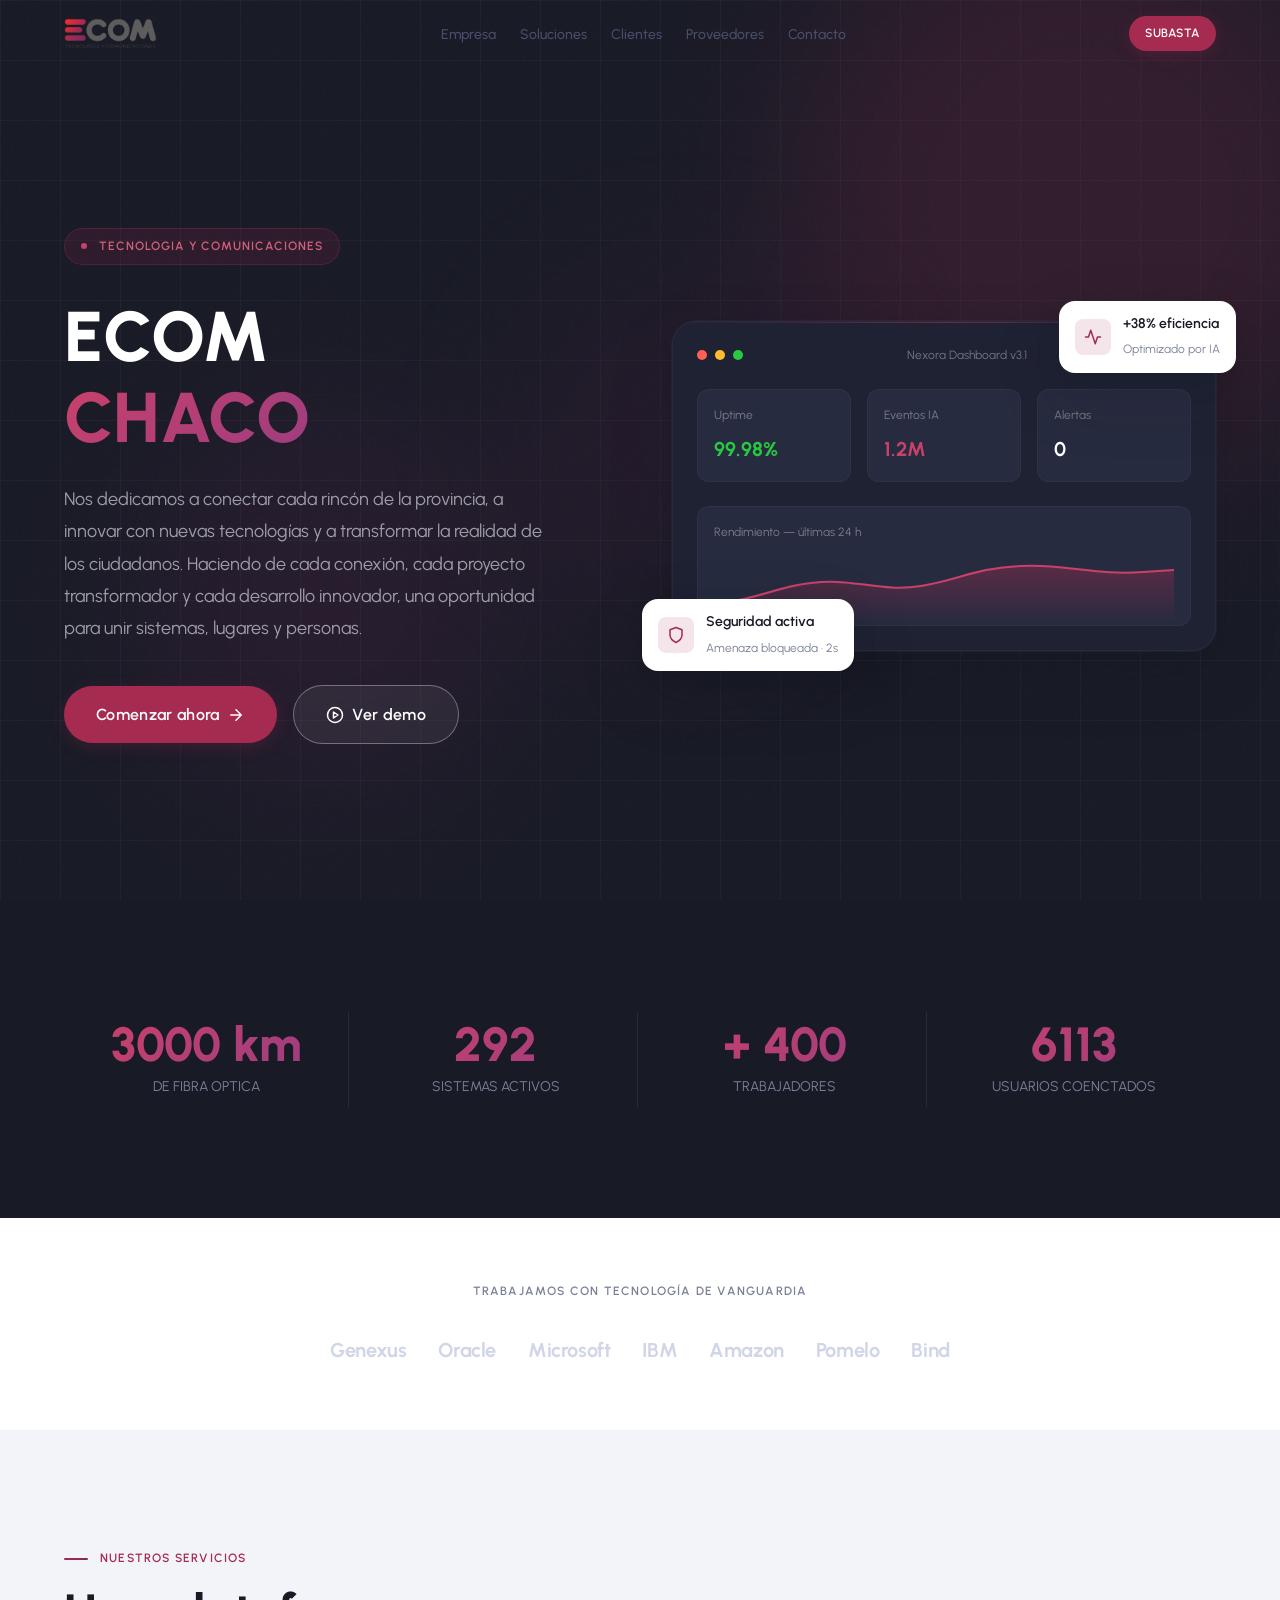
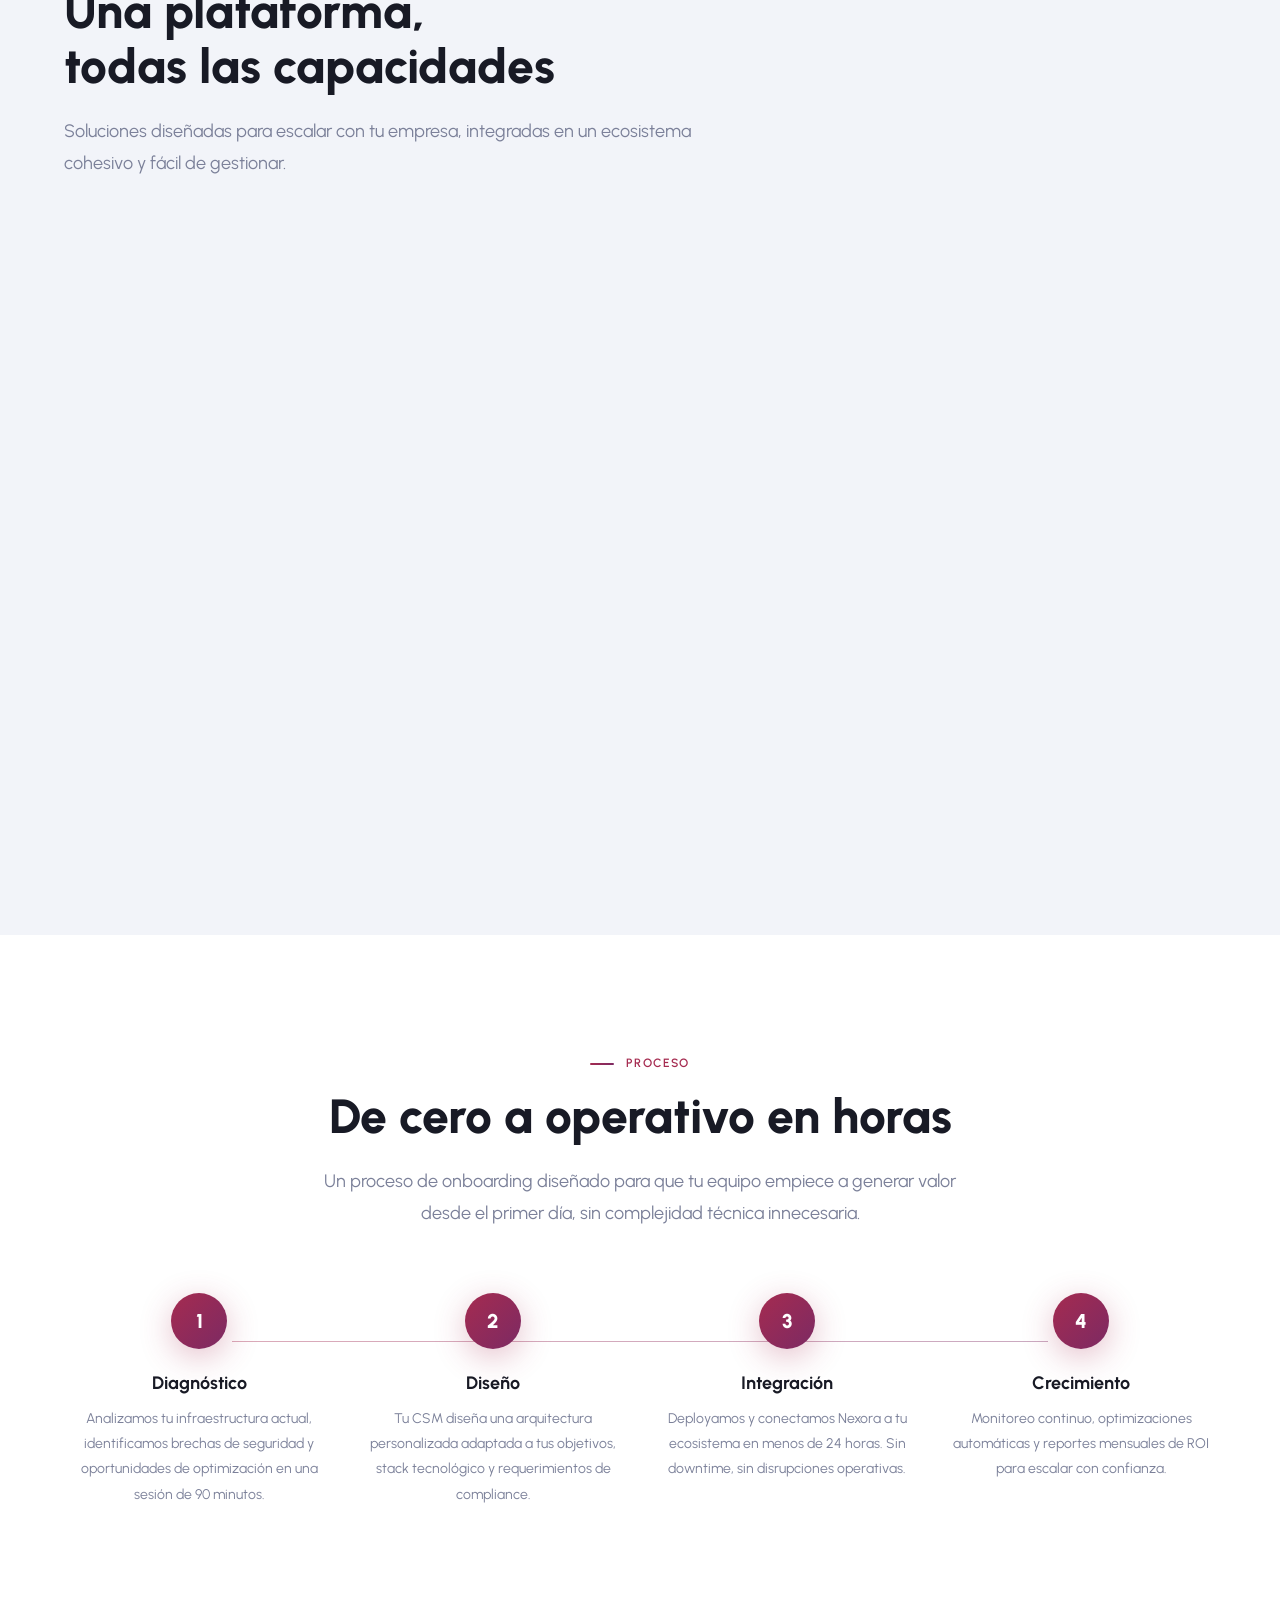
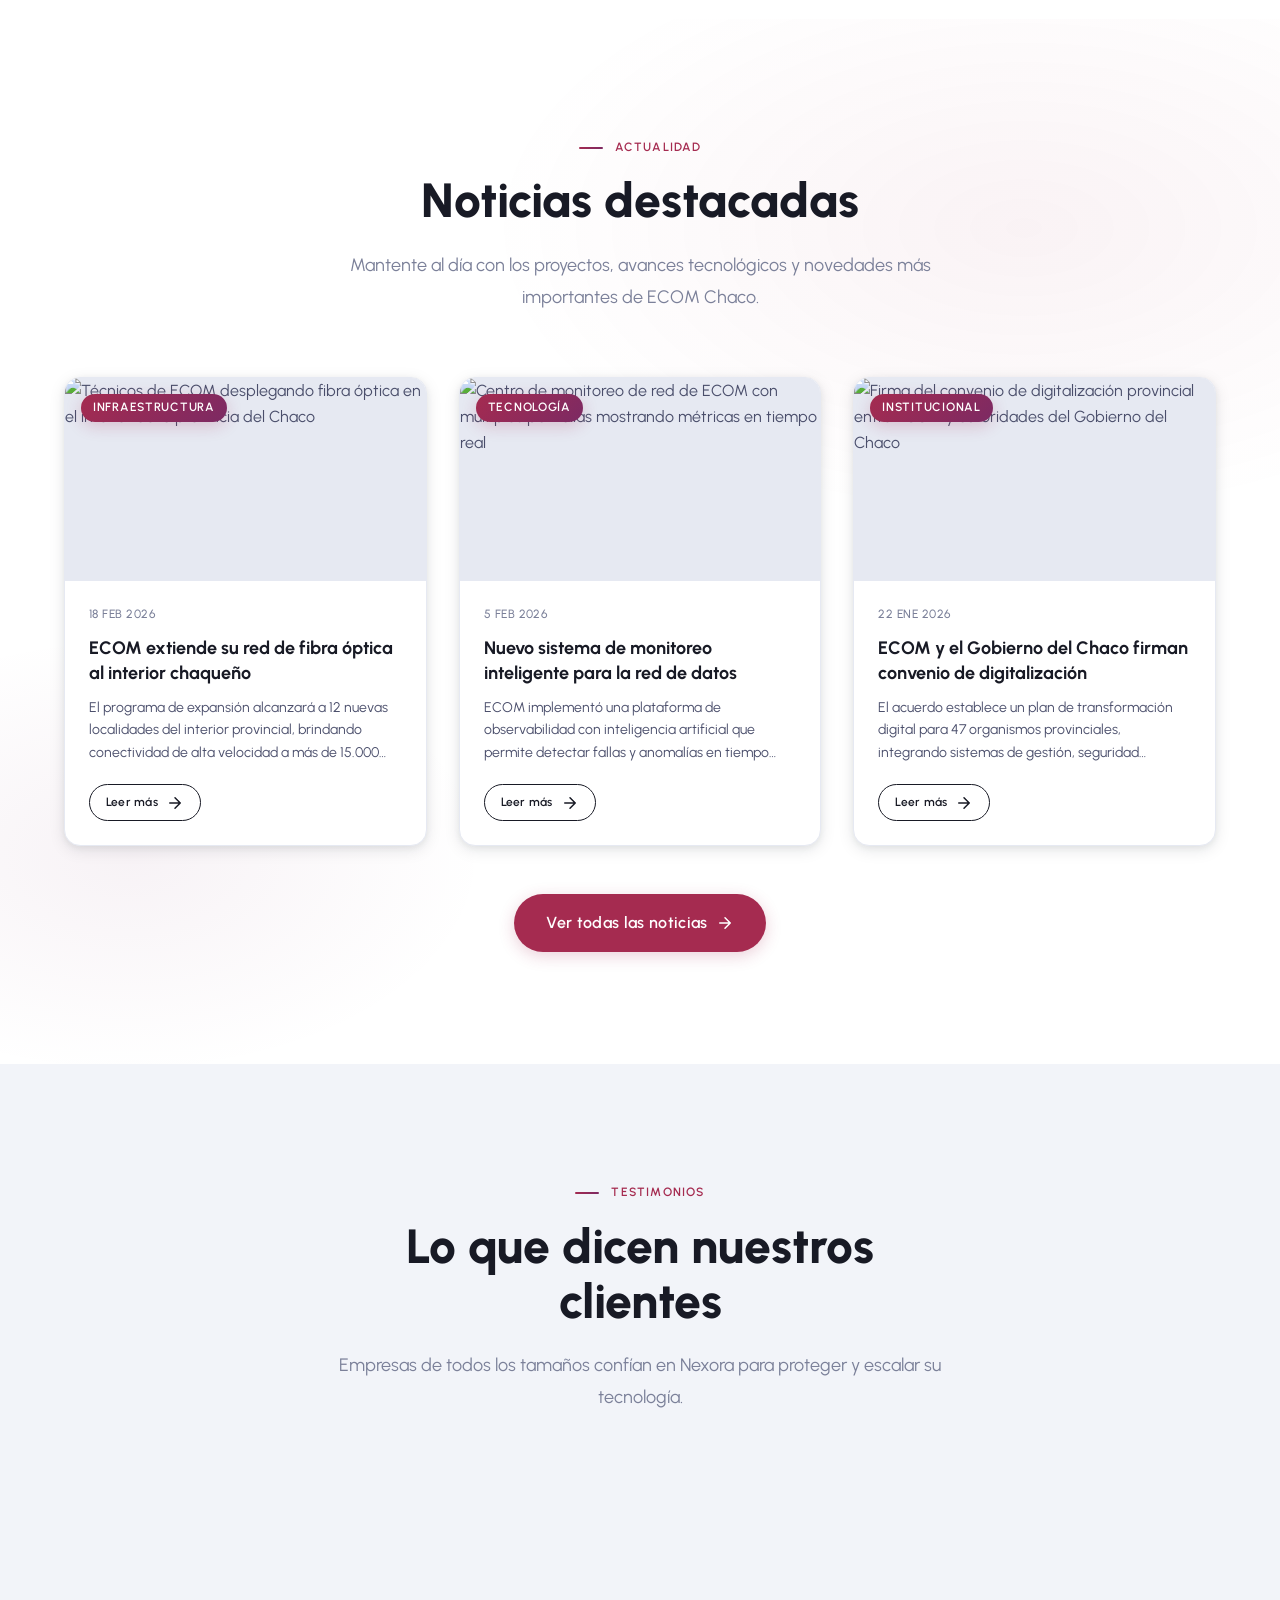
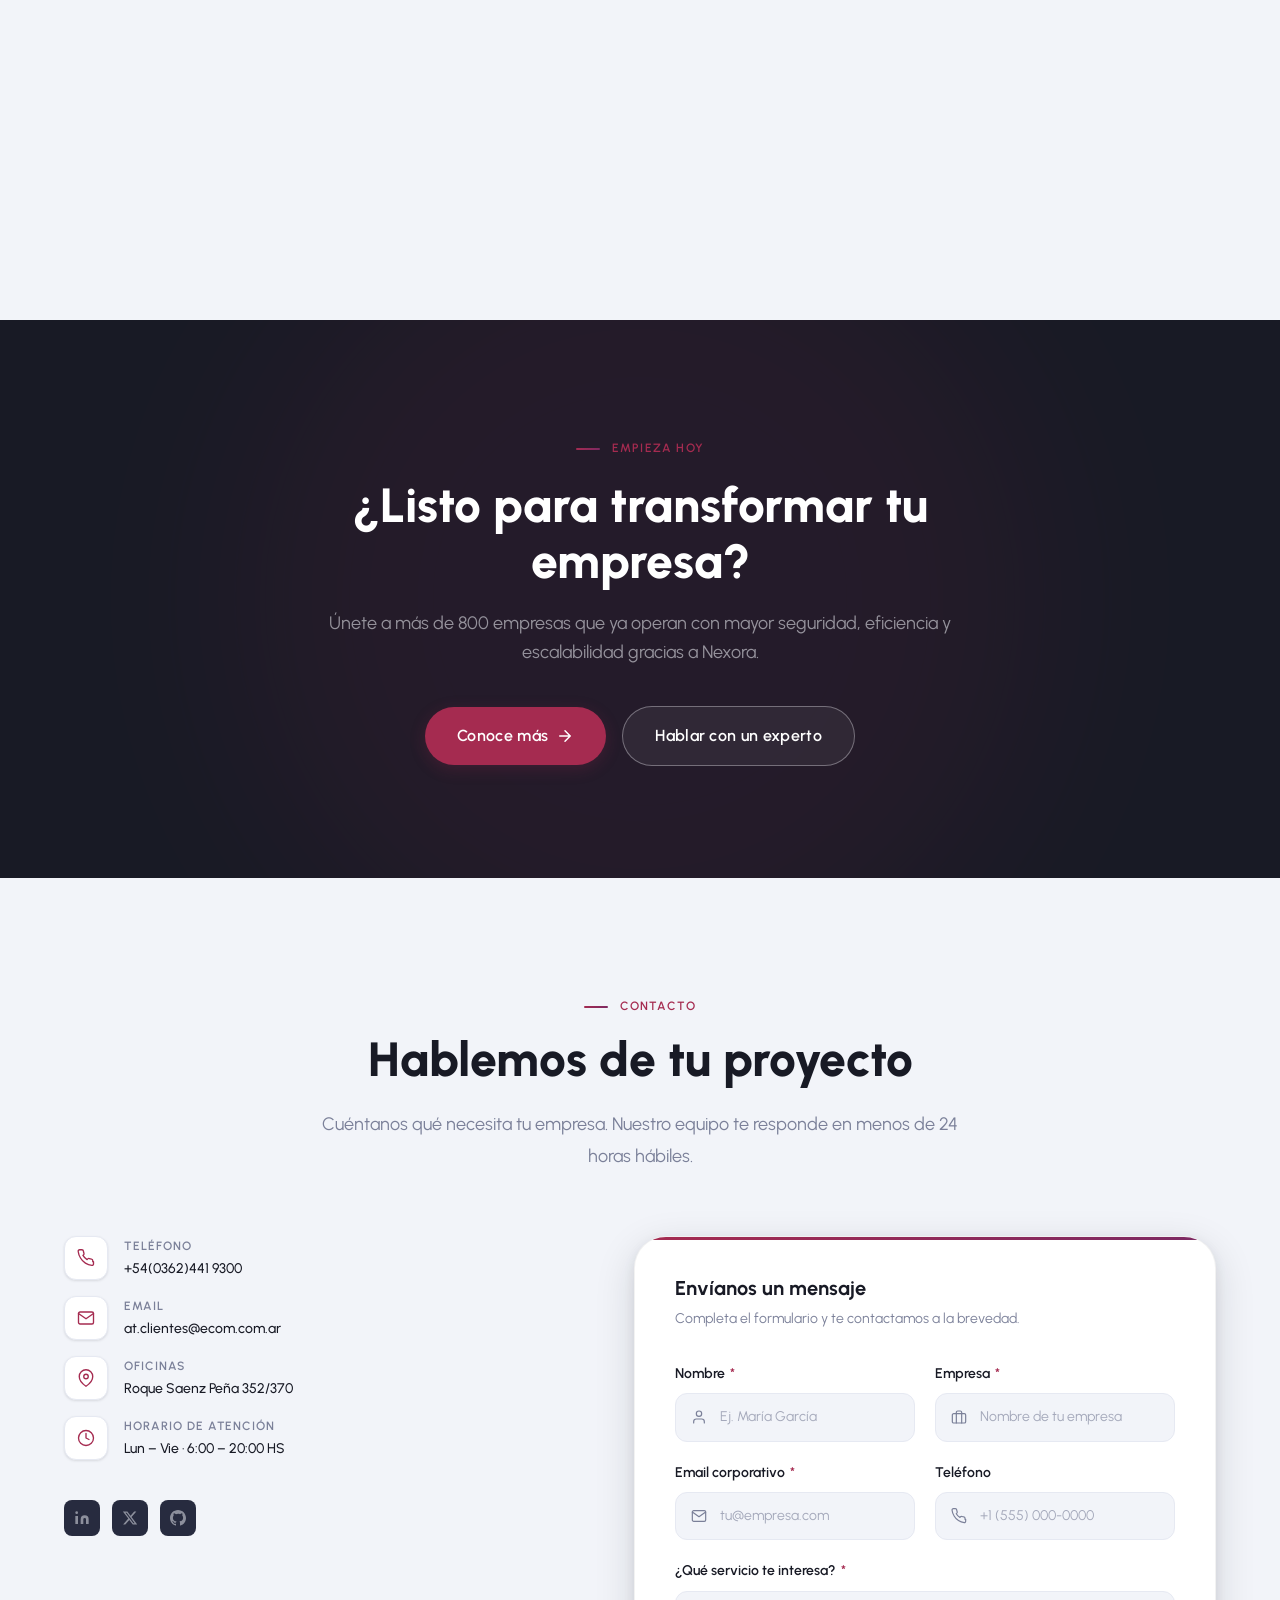
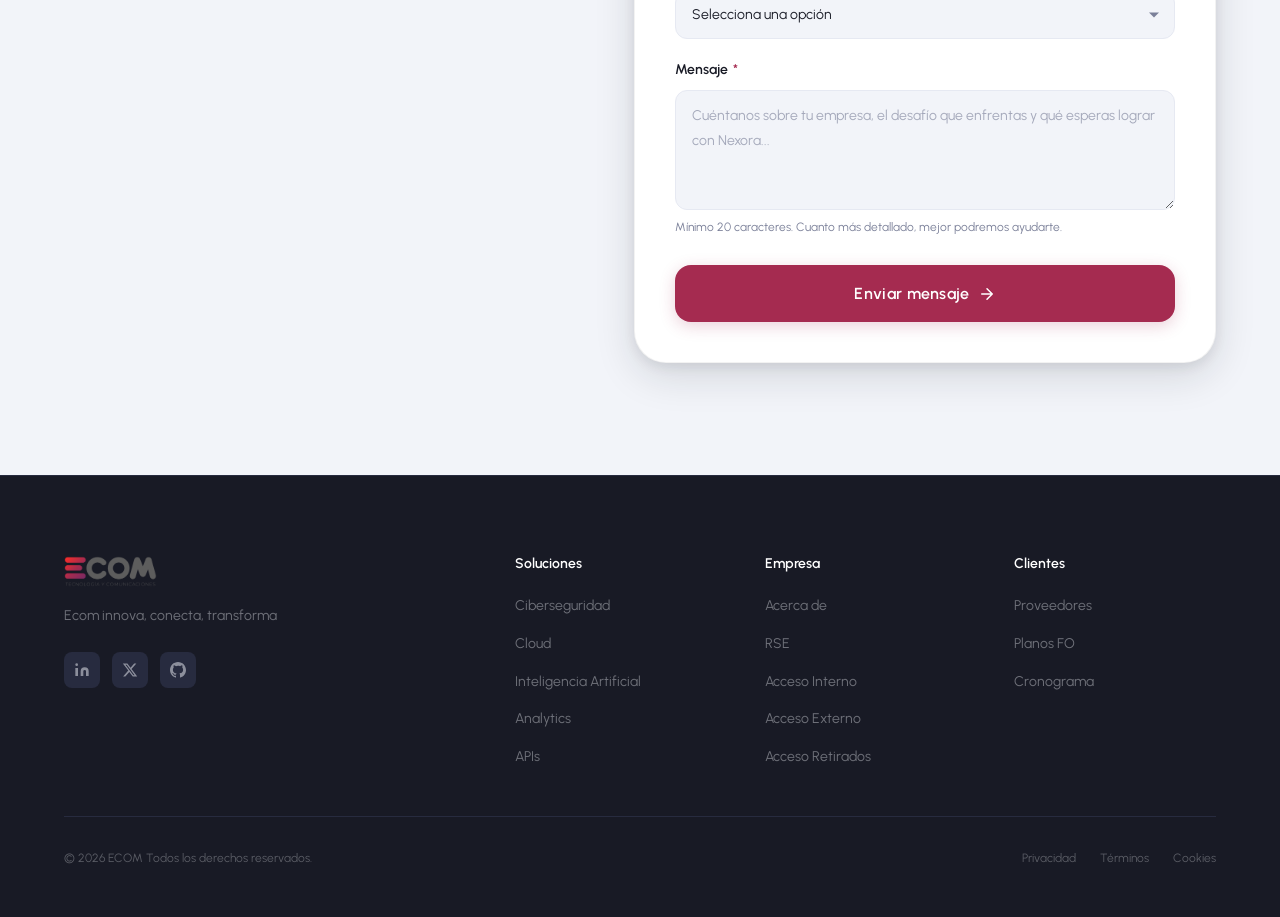
==== commit b55854b4: "se agrega la seccion noticias destacadas al home-main" ====
--- a/index.html
+++ b/index.html
@@ -18,7 +18,7 @@
       content="Soluciones tecnológicas de vanguardia para el mundo empresarial."
     />
     <meta property="og:type" content="website" />
-    <title>Nexora Tech — Innovación que transforma</title>
+    <title>ECOM — Tecnologia y comunicaciones</title>
 
     <!--CSS-->
     <link rel="stylesheet" href="css/estilos.css" />
@@ -583,6 +583,226 @@
       </section>
 
       <!-- ============================================================
+         NOTICIAS
+    ============================================================ -->
+
+      <section
+        class="section section--alt noticias"
+        id="noticias"
+        aria-labelledby="noticias-title"
+      >
+        <div class="u-container">
+          <!-- Encabezado de sección -->
+          <div class="section__header--center reveal">
+            <span class="section-label">Actualidad</span>
+            <h2 class="section__title" id="noticias-title">
+              Noticias destacadas
+            </h2>
+            <p class="section__desc">
+              Mantente al día con los proyectos, avances tecnológicos y
+              novedades más importantes de ECOM Chaco.
+            </p>
+          </div>
+
+          <!-- Grid de cards -->
+          <div class="noticias__grid" role="list">
+            <!-- Card 1 -->
+            <article class="news-card reveal reveal--delay-1" role="listitem">
+              <a
+                href="#"
+                class="news-card__img-wrap"
+                aria-label="Ver noticia: ECOM extiende su red de fibra óptica al interior chaqueño"
+                tabindex="-1"
+              >
+                <img
+                  class="news-card__img"
+                  src="https://images.unsplash.com/photo-1610128833542-9e1d6c6133cb?q=80&w=1170&auto=format&fit=crop&ixlib=rb-4.1.0&ixid=M3wxMjA3fDB8MHxwaG90by1wYWdlfHx8fGVufDB8fHx8fA%3D%3D"
+                  alt="Técnicos de ECOM desplegando fibra óptica en el interior de la provincia del Chaco"
+                  width="600"
+                  height="340"
+                  loading="lazy"
+                  decoding="async"
+                />
+                <span class="news-card__category">Infraestructura</span>
+              </a>
+              <div class="news-card__body">
+                <time class="news-card__date" datetime="2026-02-18"
+                  >18 Feb 2026</time
+                >
+                <h3 class="news-card__title">
+                  <a href="#" class="news-card__title-link">
+                    ECOM extiende su red de fibra óptica al interior chaqueño
+                  </a>
+                </h3>
+                <p class="news-card__desc">
+                  El programa de expansión alcanzará a 12 nuevas localidades del
+                  interior provincial, brindando conectividad de alta velocidad
+                  a más de 15.000 habitantes que hoy carecen de acceso estable a
+                  internet.
+                </p>
+                <a
+                  href="#"
+                  class="btn btn--outline btn--sm news-card__cta"
+                  aria-label="Leer más sobre ECOM extiende su red de fibra óptica al interior chaqueño"
+                >
+                  Leer más
+                  <svg
+                    class="btn__icon btn__icon--arrow"
+                    viewBox="0 0 24 24"
+                    fill="none"
+                    stroke="currentColor"
+                    stroke-width="2"
+                    stroke-linecap="round"
+                    stroke-linejoin="round"
+                    aria-hidden="true"
+                  >
+                    <path d="M5 12h14M12 5l7 7-7 7" />
+                  </svg>
+                </a>
+              </div>
+            </article>
+
+            <!-- Card 2 -->
+            <article class="news-card reveal reveal--delay-2" role="listitem">
+              <a
+                href="#"
+                class="news-card__img-wrap"
+                aria-label="Ver noticia: Nuevo sistema de monitoreo inteligente para la red de datos"
+                tabindex="-1"
+              >
+                <img
+                  class="news-card__img"
+                  src="https://images.unsplash.com/photo-1485827404703-89b55fcc595e?q=80&w=2070&auto=format&fit=crop&ixlib=rb-4.1.0&ixid=M3wxMjA3fDB8MHxwaG90by1wYWdlfHx8fGVufDB8fHx8fA%3D%3D"
+                  alt="Centro de monitoreo de red de ECOM con múltiples pantallas mostrando métricas en tiempo real"
+                  width="600"
+                  height="340"
+                  loading="lazy"
+                  decoding="async"
+                />
+                <span class="news-card__category">Tecnología</span>
+              </a>
+              <div class="news-card__body">
+                <time class="news-card__date" datetime="2026-02-05"
+                  >5 Feb 2026</time
+                >
+                <h3 class="news-card__title">
+                  <a href="#" class="news-card__title-link">
+                    Nuevo sistema de monitoreo inteligente para la red de datos
+                  </a>
+                </h3>
+                <p class="news-card__desc">
+                  ECOM implementó una plataforma de observabilidad con
+                  inteligencia artificial que permite detectar fallas y
+                  anomalías en tiempo real, reduciendo los tiempos de respuesta
+                  a incidentes en un 60%.
+                </p>
+                <a
+                  href="#"
+                  class="btn btn--outline btn--sm news-card__cta"
+                  aria-label="Leer más sobre Nuevo sistema de monitoreo inteligente para la red de datos"
+                >
+                  Leer más
+                  <svg
+                    class="btn__icon btn__icon--arrow"
+                    viewBox="0 0 24 24"
+                    fill="none"
+                    stroke="currentColor"
+                    stroke-width="2"
+                    stroke-linecap="round"
+                    stroke-linejoin="round"
+                    aria-hidden="true"
+                  >
+                    <path d="M5 12h14M12 5l7 7-7 7" />
+                  </svg>
+                </a>
+              </div>
+            </article>
+
+            <!-- Card 3 -->
+            <article class="news-card reveal reveal--delay-3" role="listitem">
+              <a
+                href="#"
+                class="news-card__img-wrap"
+                aria-label="Ver noticia: ECOM y el Gobierno del Chaco firman convenio de digitalización"
+                tabindex="-1"
+              >
+                <img
+                  class="news-card__img"
+                  src="https://images.unsplash.com/photo-1451187580459-43490279c0fa?q=80&w=1172&auto=format&fit=crop&ixlib=rb-4.1.0&ixid=M3wxMjA3fDB8MHxwaG90by1wYWdlfHx8fGVufDB8fHx8fA%3D%3D"
+                  alt="Firma del convenio de digitalización provincial entre ECOM y autoridades del Gobierno del Chaco"
+                  width="600"
+                  height="340"
+                  loading="lazy"
+                  decoding="async"
+                />
+                <span class="news-card__category">Institucional</span>
+              </a>
+              <div class="news-card__body">
+                <time class="news-card__date" datetime="2026-01-22"
+                  >22 Ene 2026</time
+                >
+                <h3 class="news-card__title">
+                  <a href="#" class="news-card__title-link">
+                    ECOM y el Gobierno del Chaco firman convenio de
+                    digitalización
+                  </a>
+                </h3>
+                <p class="news-card__desc">
+                  El acuerdo establece un plan de transformación digital para 47
+                  organismos provinciales, integrando sistemas de gestión,
+                  seguridad informática y conectividad bajo una arquitectura
+                  unificada.
+                </p>
+                <a
+                  href="#"
+                  class="btn btn--outline btn--sm news-card__cta"
+                  aria-label="Leer más sobre ECOM y el Gobierno del Chaco firman convenio de digitalización"
+                >
+                  Leer más
+                  <svg
+                    class="btn__icon btn__icon--arrow"
+                    viewBox="0 0 24 24"
+                    fill="none"
+                    stroke="currentColor"
+                    stroke-width="2"
+                    stroke-linecap="round"
+                    stroke-linejoin="round"
+                    aria-hidden="true"
+                  >
+                    <path d="M5 12h14M12 5l7 7-7 7" />
+                  </svg>
+                </a>
+              </div>
+            </article>
+          </div>
+          <!-- /.noticias__grid -->
+
+          <!-- Ver todas las noticias -->
+          <div class="noticias__footer reveal">
+            <a
+              href="#"
+              class="btn btn--primary btn--lg"
+              aria-label="Ver todas las noticias de ECOM Chaco"
+            >
+              Ver todas las noticias
+              <svg
+                class="btn__icon btn__icon--arrow"
+                viewBox="0 0 24 24"
+                fill="none"
+                stroke="currentColor"
+                stroke-width="2"
+                stroke-linecap="round"
+                stroke-linejoin="round"
+                aria-hidden="true"
+              >
+                <path d="M5 12h14M12 5l7 7-7 7" />
+              </svg>
+            </a>
+          </div>
+        </div>
+      </section>
+
+      <!-- ============================================================
          TESTIMONIALS
     ============================================================ -->
       <section class="section" aria-labelledby="testimonials-title">
--- a/css/estilos.css
+++ b/css/estilos.css
@@ -1407,6 +1407,196 @@
   color: var(--color-white);
   border-color: rgba(242, 244, 249, 0.65);
   background: rgba(242, 244, 249, 0.12);
+}
+
+/* ============================================================
+   NOTICIAS DESTACADAS
+   Pegar al final de estilos.css, antes de los @media queries
+   (o en el bloque responsivo correspondiente si preferís)
+============================================================ */
+
+/* ── Contenedor de la sección ── */
+.noticias {
+  position: relative;
+  overflow: hidden;
+}
+
+/* Detalle decorativo de fondo — hereda el estilo de .section--alt */
+.noticias::before {
+  content: "";
+  position: absolute;
+  inset: 0;
+  background:
+    radial-gradient(
+      ellipse 60% 40% at 80% 20%,
+      var(--color-primary-subtle) 0%,
+      transparent 70%
+    ),
+    radial-gradient(
+      ellipse 40% 30% at 10% 80%,
+      var(--color-secondary-subtle) 0%,
+      transparent 70%
+    );
+  pointer-events: none;
+  z-index: 0;
+}
+
+.noticias .u-container {
+  position: relative;
+  z-index: 1;
+}
+
+/* ── Grid de noticias ── */
+.noticias__grid {
+  display: grid;
+  grid-template-columns: repeat(3, 1fr);
+  gap: var(--space-8);
+  margin-top: var(--space-12);
+}
+
+/* ── Card ── */
+.news-card {
+  display: flex;
+  flex-direction: column;
+  background: var(--color-white);
+  border-radius: var(--radius-xl);
+  overflow: hidden;
+  box-shadow: var(--shadow-md);
+  border: 1px solid var(--color-light-2);
+  transition:
+    transform var(--transition-base),
+    box-shadow var(--transition-base);
+}
+
+.news-card:hover {
+  transform: translateY(-6px);
+  box-shadow: var(--shadow-lg);
+}
+
+/* ── Imagen ── */
+.news-card__img-wrap {
+  display: block;
+  position: relative;
+  overflow: hidden;
+  aspect-ratio: 16 / 9;
+  background: var(--color-light-2);
+  flex-shrink: 0;
+}
+
+.news-card__img {
+  width: 100%;
+  height: 100%;
+  object-fit: cover;
+  transition: transform 0.5s ease;
+  display: block;
+}
+
+.news-card__img-wrap:hover .news-card__img,
+.news-card:hover .news-card__img {
+  transform: scale(1.05);
+}
+
+/* Fallback si no hay imagen (placeholder visual) */
+.news-card__img-wrap:not(:has(img[src])),
+.news-card__img[src=""],
+.news-card__img:not([src]) {
+  background: linear-gradient(
+    135deg,
+    var(--color-light-2) 0%,
+    var(--color-light-3) 100%
+  );
+}
+
+/* ── Badge de categoría ── */
+.news-card__category {
+  position: absolute;
+  top: var(--space-4);
+  left: var(--space-4);
+  padding: var(--space-1) var(--space-3);
+  background: var(--gradient-brand);
+  color: var(--color-white);
+  font-family: var(--font-display);
+  font-size: var(--text-xs);
+  font-weight: var(--font-semibold);
+  letter-spacing: 0.06em;
+  text-transform: uppercase;
+  border-radius: var(--radius-full);
+  line-height: 1.6;
+  box-shadow: var(--shadow-primary-sm);
+  pointer-events: none;
+}
+
+/* ── Cuerpo de la card ── */
+.news-card__body {
+  display: flex;
+  flex-direction: column;
+  flex: 1;
+  padding: var(--space-6);
+  gap: var(--space-3);
+}
+
+/* ── Fecha ── */
+.news-card__date {
+  display: block;
+  font-size: var(--text-xs);
+  font-weight: var(--font-medium);
+  color: var(--color-text-muted);
+  letter-spacing: 0.04em;
+  text-transform: uppercase;
+}
+
+/* ── Título ── */
+.news-card__title {
+  font-family: var(--font-display);
+  font-size: var(--text-lg);
+  font-weight: var(--font-bold);
+  line-height: var(--leading-snug);
+  color: var(--color-dark);
+  margin: 0;
+}
+
+.news-card__title-link {
+  color: inherit;
+  text-decoration: none;
+  transition: color var(--transition-fast);
+}
+
+.news-card__title-link:hover,
+.news-card__title-link:focus-visible {
+  color: var(--color-primary);
+}
+
+.news-card__title-link:focus-visible {
+  outline: 2px solid var(--color-primary);
+  outline-offset: 2px;
+  border-radius: var(--radius-sm);
+}
+
+/* ── Descripción ── */
+.news-card__desc {
+  font-size: var(--text-sm);
+  line-height: var(--leading-normal);
+  color: var(--color-text-body);
+  flex: 1;
+
+  /* Limitar a 3 líneas con ellipsis para mantener uniformidad */
+  display: -webkit-box;
+  -webkit-line-clamp: 3;
+  -webkit-box-orient: vertical;
+  overflow: hidden;
+}
+
+/* ── CTA "Leer más" ── */
+.news-card__cta {
+  align-self: flex-start;
+  margin-top: var(--space-2);
+}
+
+/* ── Footer de sección — botón "Ver todas" ── */
+.noticias__footer {
+  display: flex;
+  justify-content: center;
+  margin-top: var(--space-12);
 }
 
 /* ============================================================
@@ -2000,6 +2190,20 @@
   .footer__grid {
     grid-template-columns: 1fr 1fr;
   }
+
+  .noticias__grid {
+    grid-template-columns: repeat(2, 1fr);
+    gap: var(--space-6);
+  }
+
+  /* La tercera card ocupa el ancho completo en tablet para
+     evitar desequilibrio visual */
+  .noticias__grid .news-card:nth-child(3) {
+    grid-column: 1 / -1;
+    max-width: 560px;
+    justify-self: center;
+    width: 100%;
+  }
 }
 
 /* Between 900px and 1024px — nav is already in mobile mode */
@@ -2074,6 +2278,44 @@
     flex-direction: column;
     align-items: flex-start;
   }
+
+  .noticias__grid {
+    grid-template-columns: repeat(2, 1fr);
+    gap: var(--space-6);
+    margin-top: var(--space-8);
+  }
+
+  .noticias__grid .news-card:nth-child(3) {
+    grid-column: 1 / -1;
+    max-width: 100%;
+  }
+
+  .noticias__footer {
+    margin-top: var(--space-8);
+  }
+}
+
+/* Mobile — 640px */
+@media (max-width: 640px) {
+  .noticias__grid {
+    grid-template-columns: 1fr;
+    gap: var(--space-5);
+  }
+
+  /* Cancelar el override del tercer elemento */
+  .noticias__grid .news-card:nth-child(3) {
+    grid-column: auto;
+    max-width: 100%;
+    justify-self: auto;
+  }
+
+  .news-card__body {
+    padding: var(--space-5);
+  }
+
+  .news-card__title {
+    font-size: var(--text-base);
+  }
 }
 
 @media (max-width: 480px) {
@@ -2117,6 +2359,26 @@
   }
   .logos__item {
     font-size: var(--text-base);
+  }
+
+  .noticias__grid {
+    gap: var(--space-4);
+    margin-top: var(--space-6);
+  }
+
+  .news-card__body {
+    padding: var(--space-4);
+    gap: var(--space-2);
+  }
+
+  .noticias__footer {
+    margin-top: var(--space-6);
+  }
+
+  /* En móviles muy pequeños el botón "Ver todas" ocupa el ancho */
+  .noticias__footer .btn {
+    width: 100%;
+    justify-content: center;
   }
 }
 
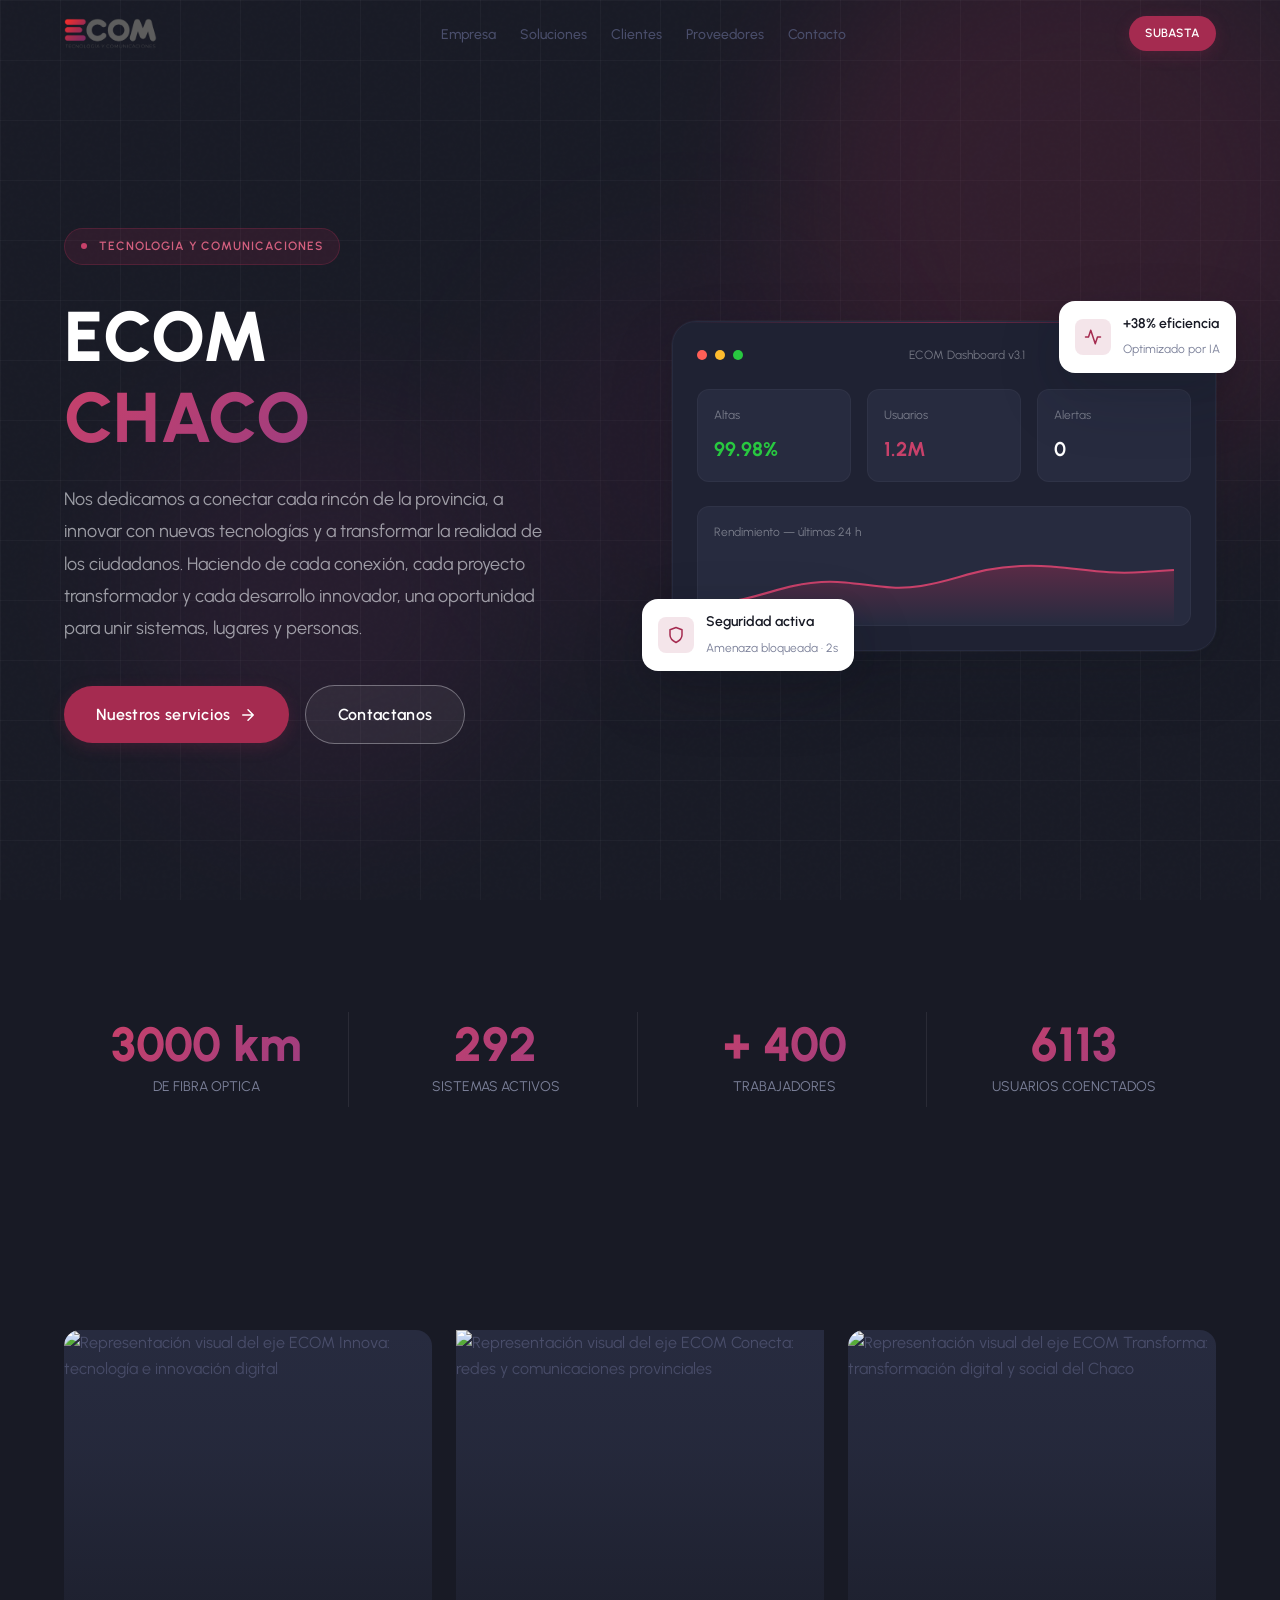
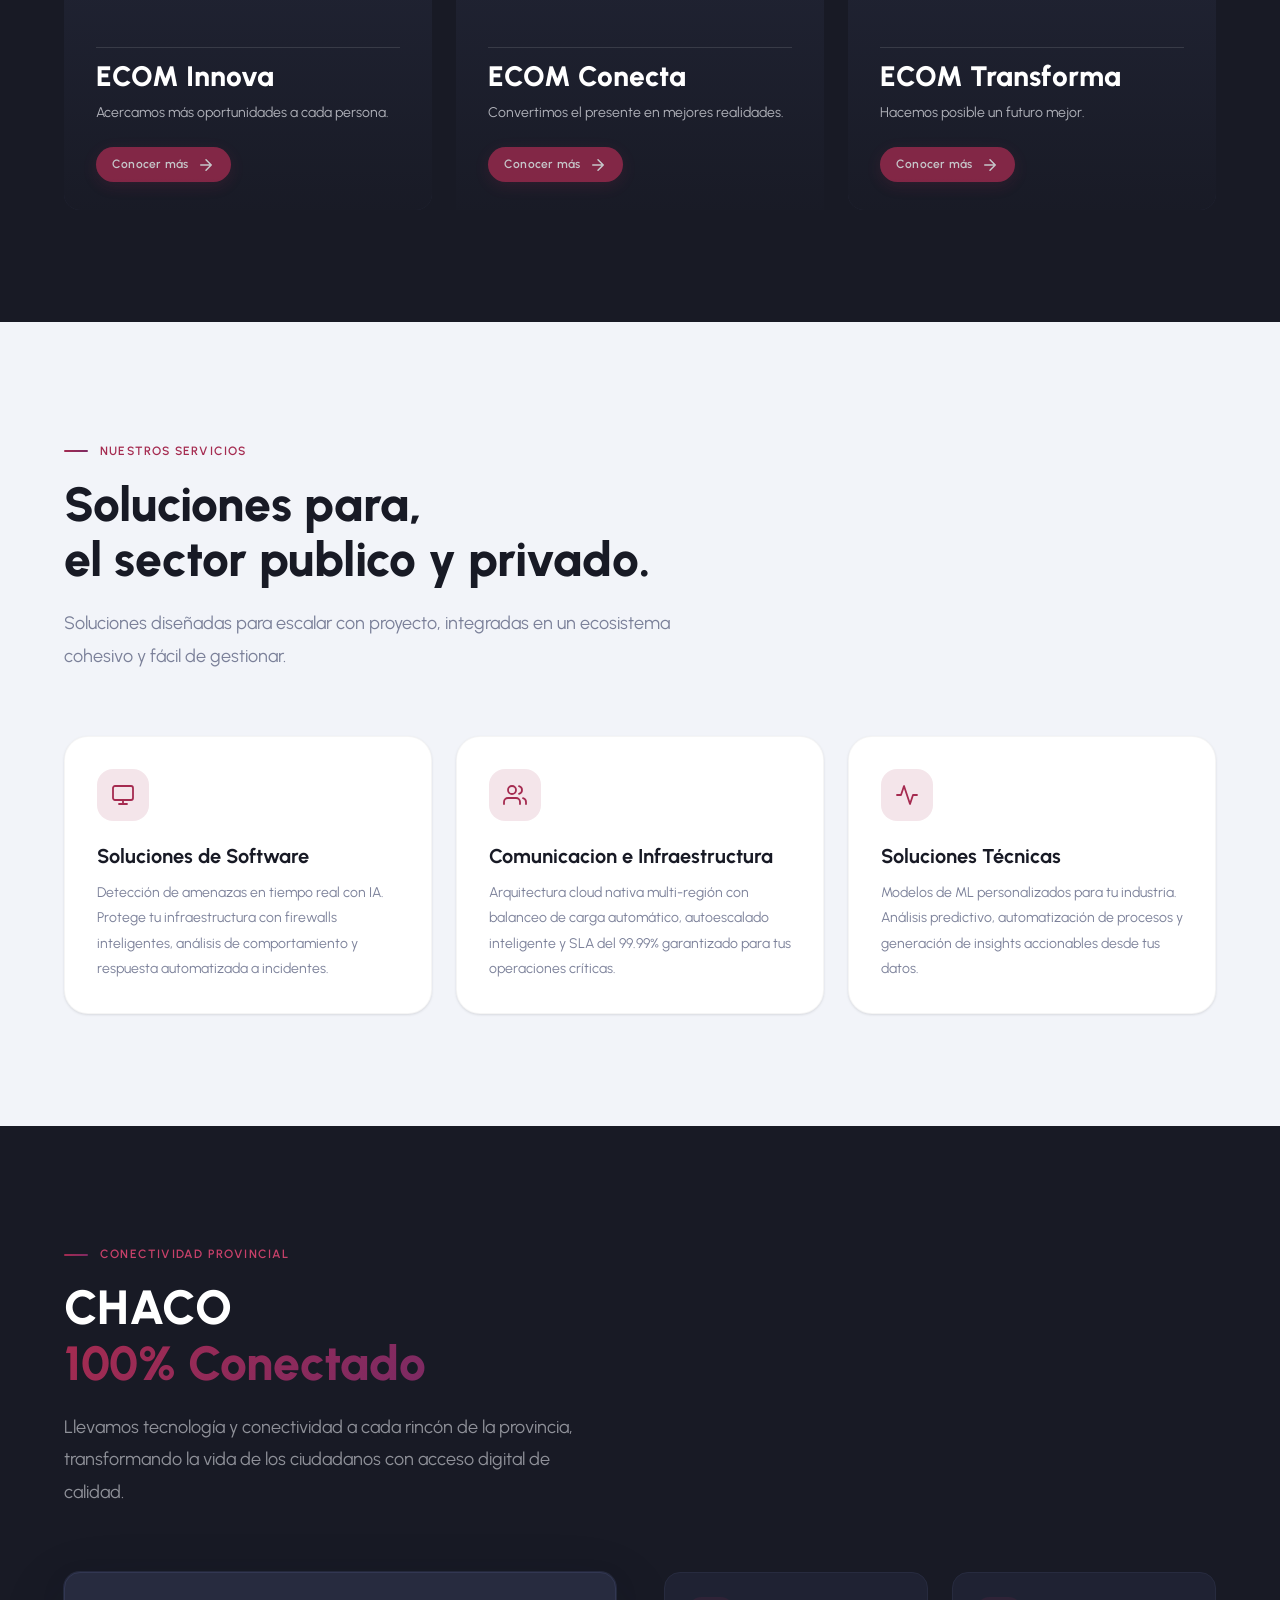
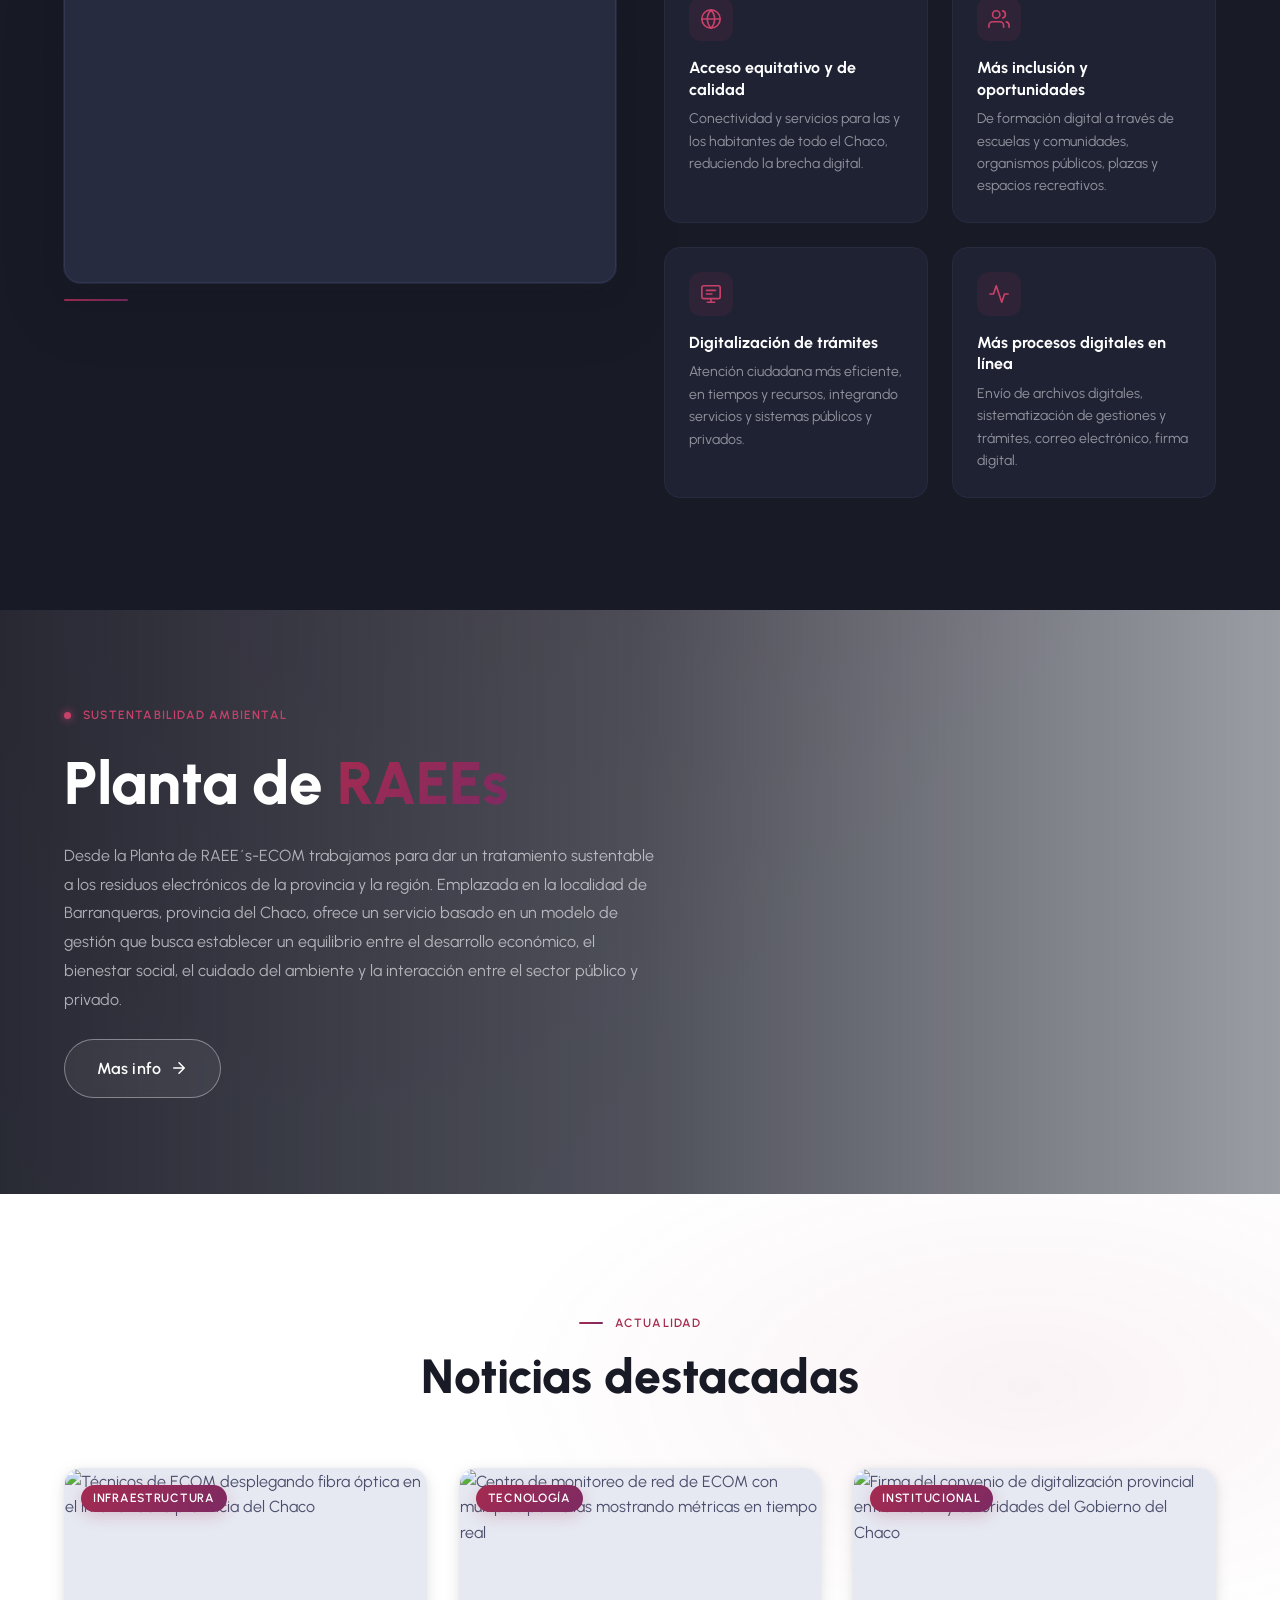
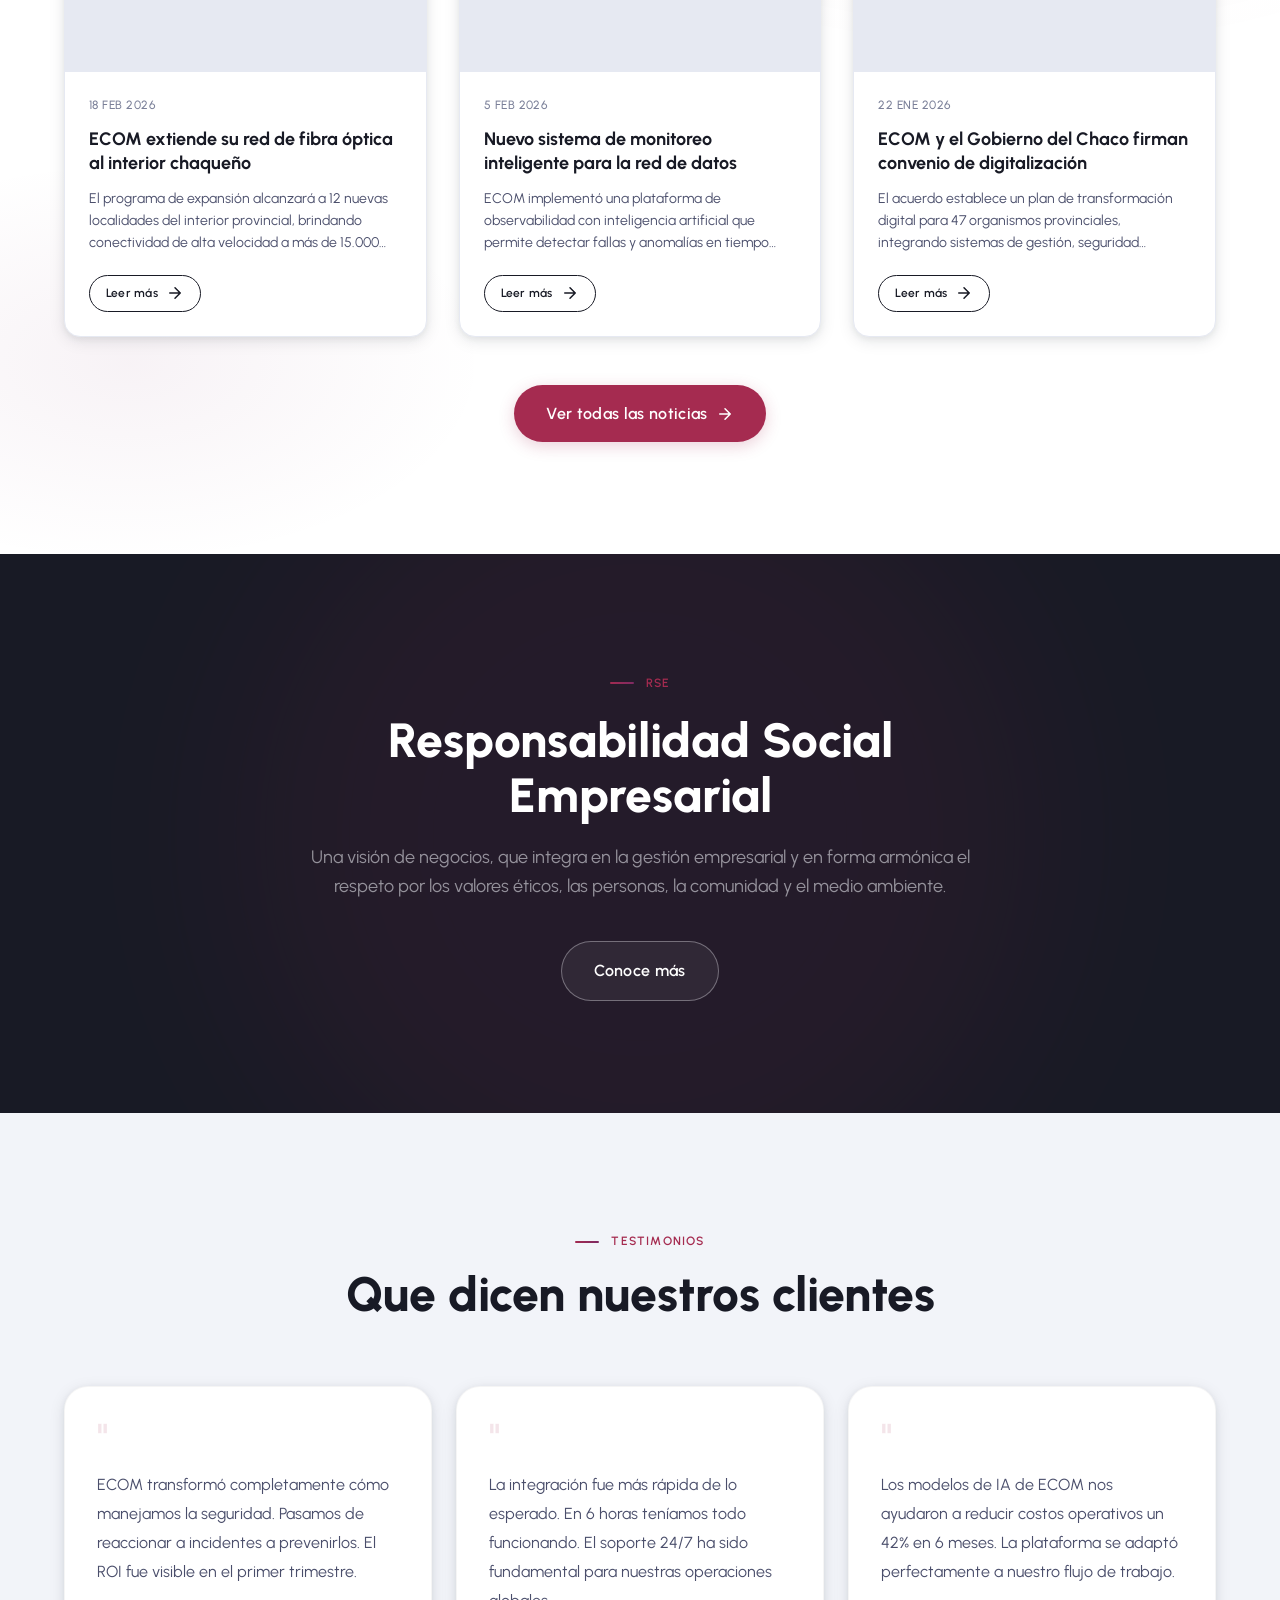
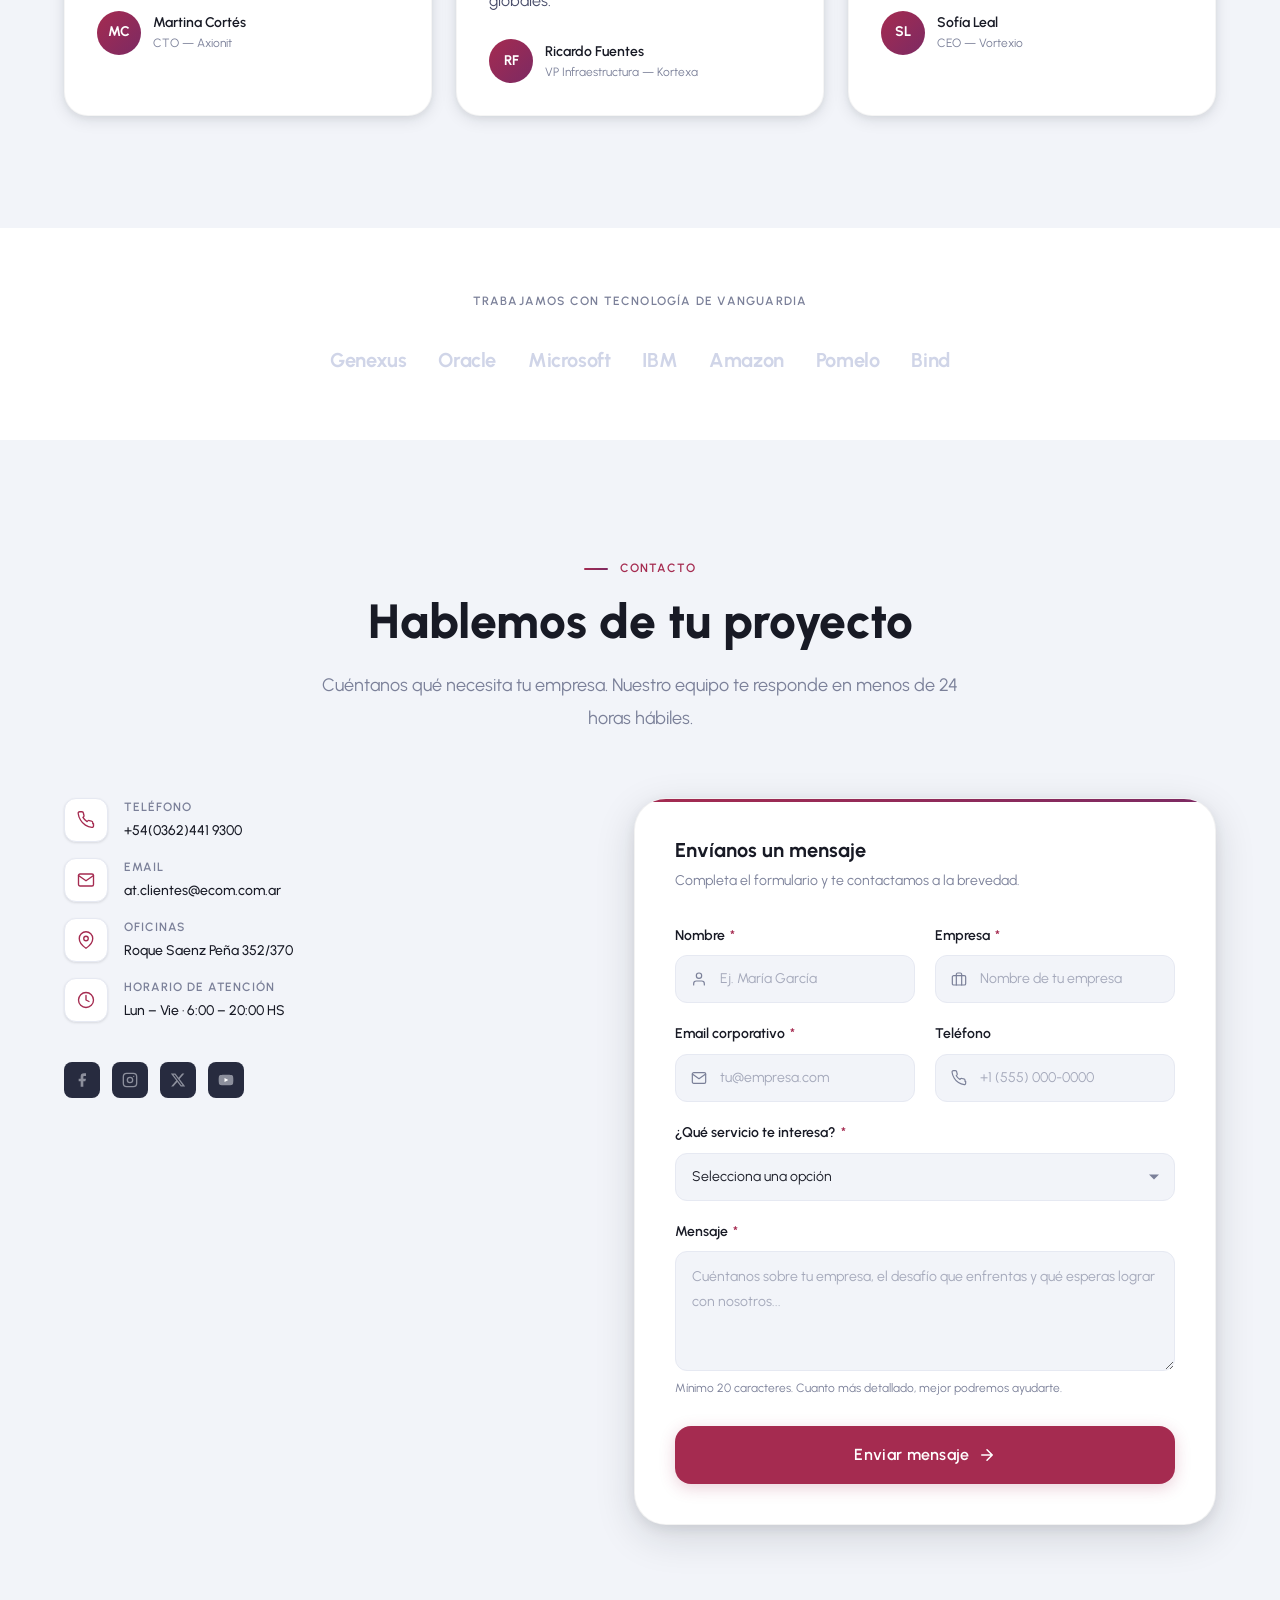
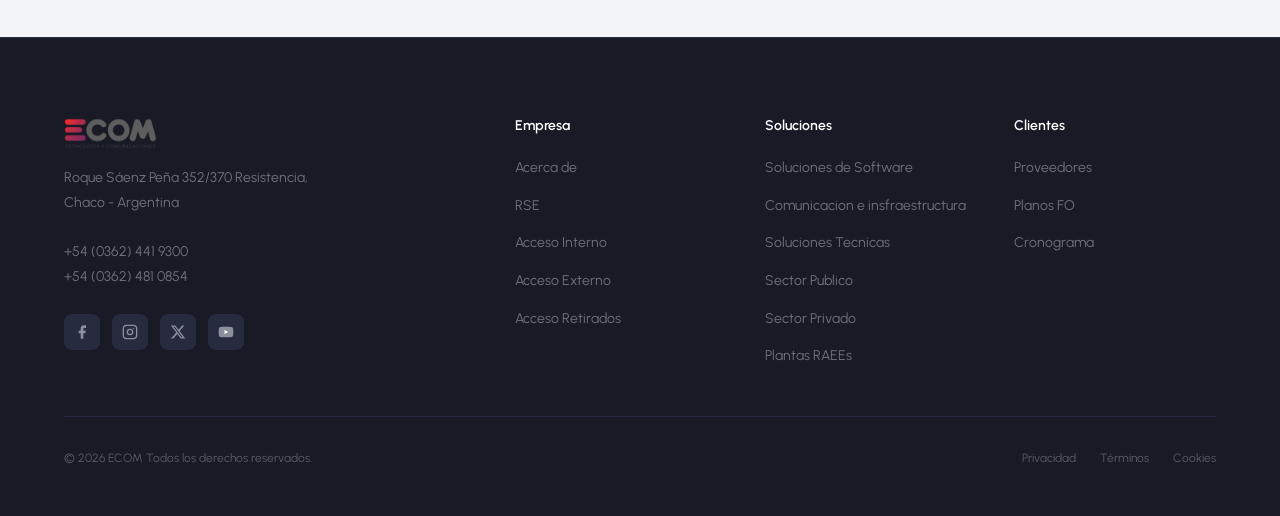
==== commit 5d5e5992: "actualizacion de contenido y nuevas secciones en la home" ====
--- a/index.html
+++ b/index.html
@@ -42,7 +42,7 @@
           <a
             href="#inicio"
             class="nav__logo"
-            aria-label="Nexora Tech — Ir al inicio"
+            aria-label="ECOM TC — Ir al inicio"
           >
             <div class="nav__logo-mark" aria-hidden="true">
               <img
@@ -55,17 +55,15 @@
           <!-- Desktop Menu -->
           <ul class="nav__menu" role="menubar">
             <li role="none">
-              <a href="#servicios" class="nav__link" role="menuitem">Empresa</a>
+              <a href="#precios" class="nav__link" role="menuitem">Empresa</a>
             </li>
             <li role="none">
-              <a href="#como-funciona" class="nav__link" role="menuitem"
+              <a href="#servicios" class="nav__link" role="menuitem"
                 >Soluciones</a
               >
             </li>
             <li role="none">
-              <a href="#resultados" class="nav__link" role="menuitem"
-                >Clientes</a
-              >
+              <a href="#precios" class="nav__link" role="menuitem">Clientes</a>
             </li>
             <li role="none">
               <a href="#precios" class="nav__link" role="menuitem"
@@ -80,7 +78,7 @@
           <!-- Actions -->
           <div class="nav__actions">
             <!-- <a href="#contacto" class="btn btn--outline btn--sm">Ingresar</a> -->
-            <a href="#contacto" class="btn btn--primary btn--sm">SUBASTA</a>
+            <a href="#precios" class="btn btn--primary btn--sm">SUBASTA</a>
           </div>
 
           <!-- Mobile toggle -->
@@ -104,12 +102,12 @@
         <a href="#como-funciona" class="nav__link" role="menuitem"
           >Soluciones</a
         >
-        <a href="#resultados" class="nav__link" role="menuitem">Clientes</a>
+        <a href="#precios" class="nav__link" role="menuitem">Clientes</a>
         <a href="#precios" class="nav__link" role="menuitem">Proveedores</a>
         <a href="#contacto" class="nav__link" role="menuitem">Contacto</a>
         <div class="nav__mobile-actions">
           <!-- <a href="#contacto" class="btn btn--outline">Ingresar</a> -->
-          <a href="#contacto" class="btn btn--primary">SUBASTA</a>
+          <a href="#precios" class="btn btn--primary">SUBASTA</a>
         </div>
       </div>
     </header>
@@ -153,7 +151,7 @@
 
               <div class="hero__actions">
                 <a href="#contacto" class="btn btn--primary btn--lg">
-                  Comenzar ahora
+                  Nuestros servicios
                   <svg
                     class="btn__icon btn__icon--arrow"
                     viewBox="0 0 24 24"
@@ -167,22 +165,7 @@
                     <path d="M5 12h14M12 5l7 7-7 7" />
                   </svg>
                 </a>
-                <a href="#como-funciona" class="btn btn--outline btn--lg">
-                  <svg
-                    class="btn__icon"
-                    viewBox="0 0 24 24"
-                    fill="none"
-                    stroke="currentColor"
-                    stroke-width="2"
-                    stroke-linecap="round"
-                    stroke-linejoin="round"
-                    aria-hidden="true"
-                  >
-                    <circle cx="12" cy="12" r="10" />
-                    <polygon points="10 8 16 12 10 16 10 8" />
-                  </svg>
-                  Ver demo
-                </a>
+                <a href="#" class="btn btn--outline btn--lg"> Contactanos </a>
               </div>
 
               <!--  <div class="hero__trust">
@@ -205,13 +188,13 @@
                     <div class="hero__dash-dot"></div>
                     <div class="hero__dash-dot"></div>
                   </div>
-                  <span class="hero__dash-title">Nexora Dashboard v3.1</span>
+                  <span class="hero__dash-title">ECOM Dashboard v3.1</span>
                   <span></span>
                 </div>
 
                 <div class="hero__dash-metrics">
                   <div class="hero__dash-metric">
-                    <div class="hero__dash-metric-label">Uptime</div>
+                    <div class="hero__dash-metric-label">Altas</div>
                     <div
                       class="hero__dash-metric-value hero__dash-metric-value--green"
                     >
@@ -219,7 +202,7 @@
                     </div>
                   </div>
                   <div class="hero__dash-metric">
-                    <div class="hero__dash-metric-label">Eventos IA</div>
+                    <div class="hero__dash-metric-label">Usuarios</div>
                     <div
                       class="hero__dash-metric-value hero__dash-metric-value--accent"
                     >
@@ -350,20 +333,154 @@
       </section>
 
       <!-- ============================================================
-         LOGOS / CLIENTES
+         INNOVA CONECTA TRANSFORMA
     ============================================================ -->
-      <section class="logos" aria-label="Clientes que confían en Nexora">
+
+      <section class="section ejes" id="ejes" aria-labelledby="ejes-title">
         <div class="u-container">
-          <p class="logos__label">Trabajamos con tecnología de vanguardia</p>
-          <div class="logos__track" aria-hidden="true">
-            <span class="logos__item">Genexus</span>
-            <span class="logos__item">Oracle</span>
-            <span class="logos__item">Microsoft</span>
-            <span class="logos__item">IBM</span>
-            <span class="logos__item">Amazon</span>
-            <span class="logos__item">Pomelo</span>
-            <span class="logos__item">Bind</span>
-          </div>
+          <!-- Grid de las 3 cards -->
+          <div class="ejes__grid" role="list">
+            <!-- ── Card 1 · INNOVA ── -->
+            <article class="eje-card reveal reveal--delay-1" role="listitem">
+              <a
+                href="#"
+                class="eje-card__img-wrap"
+                tabindex="-1"
+                aria-hidden="true"
+              >
+                <img
+                  class="eje-card__img"
+                  src="https://images.unsplash.com/photo-1573164713988-8665fc963095?q=80&w=1169&auto=format&fit=crop&ixlib=rb-4.1.0&ixid=M3wxMjA3fDB8MHxwaG90by1wYWdlfHx8fGVufDB8fHx8fA%3D%3D"
+                  alt="Representación visual del eje ECOM Innova: tecnología e innovación digital"
+                  width="600"
+                  height="400"
+                  loading="lazy"
+                  decoding="async"
+                />
+                <!-- Overlay gradiente inferior -->
+                <div class="eje-card__overlay" aria-hidden="true"></div>
+              </a>
+
+              <div class="eje-card__body">
+                <h3 class="eje-card__title">ECOM Innova</h3>
+                <p class="eje-card__desc">
+                  Acercamos más oportunidades a cada persona.
+                </p>
+                <a
+                  href="#"
+                  class="btn btn--primary btn--sm eje-card__cta"
+                  aria-label="Conocer más sobre ECOM Innova"
+                >
+                  Conocer más
+                  <svg
+                    class="btn__icon btn__icon--arrow"
+                    viewBox="0 0 24 24"
+                    fill="none"
+                    stroke="currentColor"
+                    stroke-width="2"
+                    stroke-linecap="round"
+                    stroke-linejoin="round"
+                    aria-hidden="true"
+                  >
+                    <path d="M5 12h14M12 5l7 7-7 7" />
+                  </svg>
+                </a>
+              </div>
+            </article>
+
+            <!-- ── Card 2 · CONECTA ── -->
+            <article class="eje-card reveal reveal--delay-2" role="listitem">
+              <a
+                href="#"
+                class="eje-card__img-wrap"
+                tabindex="-1"
+                aria-hidden="true"
+              >
+                <img
+                  class="eje-card__img"
+                  src="https://cdn.pixabay.com/photo/2020/03/04/13/04/network-4901588_1280.jpg"
+                  alt="Representación visual del eje ECOM Conecta: redes y comunicaciones provinciales"
+                  width="600"
+                  height="400"
+                  loading="lazy"
+                  decoding="async"
+                />
+                <div class="eje-card__overlay" aria-hidden="true"></div>
+              </a>
+
+              <div class="eje-card__body">
+                <h3 class="eje-card__title">ECOM Conecta</h3>
+                <p class="eje-card__desc">
+                  Convertimos el presente en mejores realidades.
+                </p>
+                <a
+                  href="#"
+                  class="btn btn--primary btn--sm eje-card__cta"
+                  aria-label="Conocer más sobre ECOM Conecta"
+                >
+                  Conocer más
+                  <svg
+                    class="btn__icon btn__icon--arrow"
+                    viewBox="0 0 24 24"
+                    fill="none"
+                    stroke="currentColor"
+                    stroke-width="2"
+                    stroke-linecap="round"
+                    stroke-linejoin="round"
+                    aria-hidden="true"
+                  >
+                    <path d="M5 12h14M12 5l7 7-7 7" />
+                  </svg>
+                </a>
+              </div>
+            </article>
+
+            <!-- ── Card 3 · TRANSFORMA ── -->
+            <article class="eje-card reveal reveal--delay-3" role="listitem">
+              <a
+                href="#"
+                class="eje-card__img-wrap"
+                tabindex="-1"
+                aria-hidden="true"
+              >
+                <img
+                  class="eje-card__img"
+                  src="https://cdn.pixabay.com/photo/2017/04/14/11/29/virtual-reality-2229924_1280.jpg"
+                  alt="Representación visual del eje ECOM Transforma: transformación digital y social del Chaco"
+                  width="600"
+                  height="400"
+                  loading="lazy"
+                  decoding="async"
+                />
+                <div class="eje-card__overlay" aria-hidden="true"></div>
+              </a>
+
+              <div class="eje-card__body">
+                <h3 class="eje-card__title">ECOM Transforma</h3>
+                <p class="eje-card__desc">Hacemos posible un futuro mejor.</p>
+                <a
+                  href="#"
+                  class="btn btn--primary btn--sm eje-card__cta"
+                  aria-label="Conocer más sobre ECOM Transforma"
+                >
+                  Conocer más
+                  <svg
+                    class="btn__icon btn__icon--arrow"
+                    viewBox="0 0 24 24"
+                    fill="none"
+                    stroke="currentColor"
+                    stroke-width="2"
+                    stroke-linecap="round"
+                    stroke-linejoin="round"
+                    aria-hidden="true"
+                  >
+                    <path d="M5 12h14M12 5l7 7-7 7" />
+                  </svg>
+                </a>
+              </div>
+            </article>
+          </div>
+          <!-- /.ejes__grid -->
         </div>
       </section>
 
@@ -375,38 +492,17 @@
           <div class="section__header reveal">
             <span class="section-label">Nuestros servicios</span>
             <h2 class="section__title" id="services-title">
-              Una plataforma,<br />
-              todas las capacidades
+              Soluciones para,<br />
+              el sector publico y privado.
             </h2>
             <p class="section__desc">
-              Soluciones diseñadas para escalar con tu empresa, integradas en un
+              Soluciones diseñadas para escalar con proyecto, integradas en un
               ecosistema cohesivo y fácil de gestionar.
             </p>
           </div>
 
           <div class="services__grid">
             <div class="card reveal reveal--delay-1">
-              <div class="card__icon" aria-hidden="true">
-                <svg
-                  viewBox="0 0 24 24"
-                  fill="none"
-                  stroke="currentColor"
-                  stroke-width="1.8"
-                  stroke-linecap="round"
-                  stroke-linejoin="round"
-                >
-                  <path d="M12 22s8-4 8-10V5l-8-3-8 3v7c0 6 8 10 8 10z" />
-                </svg>
-              </div>
-              <h3 class="card__title">Ciberseguridad Avanzada</h3>
-              <p class="card__body">
-                Detección de amenazas en tiempo real con IA. Protege tu
-                infraestructura con firewalls inteligentes, análisis de
-                comportamiento y respuesta automatizada a incidentes.
-              </p>
-            </div>
-
-            <div class="card reveal reveal--delay-2">
               <div class="card__icon" aria-hidden="true">
                 <svg
                   viewBox="0 0 24 24"
@@ -420,83 +516,15 @@
                   <path d="M8 21h8M12 17v4" />
                 </svg>
               </div>
-              <h3 class="card__title">Cloud & Infraestructura</h3>
+              <h3 class="card__title">Soluciones de Software</h3>
               <p class="card__body">
-                Arquitectura cloud nativa multi-región con balanceo de carga
-                automático, autoescalado inteligente y SLA del 99.99%
-                garantizado para tus operaciones críticas.
+                Detección de amenazas en tiempo real con IA. Protege tu
+                infraestructura con firewalls inteligentes, análisis de
+                comportamiento y respuesta automatizada a incidentes.
               </p>
             </div>
 
-            <div class="card reveal reveal--delay-3">
-              <div class="card__icon" aria-hidden="true">
-                <svg
-                  viewBox="0 0 24 24"
-                  fill="none"
-                  stroke="currentColor"
-                  stroke-width="1.8"
-                  stroke-linecap="round"
-                  stroke-linejoin="round"
-                >
-                  <circle cx="12" cy="12" r="3" />
-                  <path
-                    d="M12 1v4M12 19v4M4.22 4.22l2.83 2.83M16.95 16.95l2.83 2.83M1 12h4M19 12h4M4.22 19.78l2.83-2.83M16.95 7.05l2.83-2.83"
-                  />
-                </svg>
-              </div>
-              <h3 class="card__title">Inteligencia Artificial</h3>
-              <p class="card__body">
-                Modelos de ML personalizados para tu industria. Análisis
-                predictivo, automatización de procesos y generación de insights
-                accionables desde tus datos.
-              </p>
-            </div>
-
-            <div class="card reveal reveal--delay-1">
-              <div class="card__icon" aria-hidden="true">
-                <svg
-                  viewBox="0 0 24 24"
-                  fill="none"
-                  stroke="currentColor"
-                  stroke-width="1.8"
-                  stroke-linecap="round"
-                  stroke-linejoin="round"
-                >
-                  <polyline points="22 12 18 12 15 21 9 3 6 12 2 12" />
-                </svg>
-              </div>
-              <h3 class="card__title">Monitoreo & Analytics</h3>
-              <p class="card__body">
-                Observabilidad completa de tu stack tecnológico. Dashboards en
-                tiempo real, alertas proactivas y reportes ejecutivos
-                automatizados con métricas de negocio.
-              </p>
-            </div>
-
             <div class="card reveal reveal--delay-2">
-              <div class="card__icon" aria-hidden="true">
-                <svg
-                  viewBox="0 0 24 24"
-                  fill="none"
-                  stroke="currentColor"
-                  stroke-width="1.8"
-                  stroke-linecap="round"
-                  stroke-linejoin="round"
-                >
-                  <path d="M16 16v-4a4 4 0 0 0-8 0v4" />
-                  <rect x="6" y="16" width="12" height="6" rx="2" />
-                  <path d="M12 2v4" />
-                </svg>
-              </div>
-              <h3 class="card__title">APIs & Integraciones</h3>
-              <p class="card__body">
-                Conecta Nexora con tu ecosistema existente. Más de 200
-                integraciones nativas con herramientas líderes del mercado, más
-                nuestras APIs REST y WebSocket documentadas.
-              </p>
-            </div>
-
-            <div class="card reveal reveal--delay-3">
               <div class="card__icon" aria-hidden="true">
                 <svg
                   viewBox="0 0 24 24"
@@ -512,11 +540,32 @@
                   <path d="M16 3.13a4 4 0 0 1 0 7.75" />
                 </svg>
               </div>
-              <h3 class="card__title">Soporte & Customer Success</h3>
+              <h3 class="card__title">Comunicacion e Infraestructura</h3>
               <p class="card__body">
-                Equipo dedicado 24/7. Onboarding guiado, SLA de respuesta de 15
-                minutos, y un Customer Success Manager asignado para maximizar
-                el valor de tu inversión.
+                Arquitectura cloud nativa multi-región con balanceo de carga
+                automático, autoescalado inteligente y SLA del 99.99%
+                garantizado para tus operaciones críticas.
+              </p>
+            </div>
+
+            <div class="card reveal reveal--delay-3">
+              <div class="card__icon" aria-hidden="true">
+                <svg
+                  viewBox="0 0 24 24"
+                  fill="none"
+                  stroke="currentColor"
+                  stroke-width="1.8"
+                  stroke-linecap="round"
+                  stroke-linejoin="round"
+                >
+                  <polyline points="22 12 18 12 15 21 9 3 6 12 2 12" />
+                </svg>
+              </div>
+              <h3 class="card__title">Soluciones Técnicas</h3>
+              <p class="card__body">
+                Modelos de ML personalizados para tu industria. Análisis
+                predictivo, automatización de procesos y generación de insights
+                accionables desde tus datos.
               </p>
             </div>
           </div>
@@ -524,61 +573,235 @@
       </section>
 
       <!-- ============================================================
-         CÓMO FUNCIONA
-    ============================================================ -->
+     CHACO CONECTADO
+     
+============================================================ -->
       <section
-        class="section section--alt"
-        id="como-funciona"
-        aria-labelledby="how-title"
+        class="section chaco-conectado"
+        id="chaco-conectado"
+        aria-labelledby="chaco-conectado-title"
       >
         <div class="u-container">
-          <div class="section__header--center reveal">
-            <span class="section-label">Proceso</span>
-            <h2 class="section__title" id="how-title">
-              De cero a operativo en horas
+          <!-- ── Encabezado ── -->
+          <div class="chaco-conectado__header reveal">
+            <span class="section-label">Conectividad provincial</span>
+            <h2
+              class="section__title chaco-conectado__title"
+              id="chaco-conectado-title"
+            >
+              CHACO<br />
+              <span class="chaco-conectado__title-accent">100% Conectado</span>
             </h2>
-            <p class="section__desc">
-              Un proceso de onboarding diseñado para que tu equipo empiece a
-              generar valor desde el primer día, sin complejidad técnica
-              innecesaria.
+            <p class="chaco-conectado__desc">
+              Llevamos tecnología y conectividad a cada rincón de la provincia,
+              transformando la vida de los ciudadanos con acceso digital de
+              calidad.
             </p>
           </div>
 
-          <div class="how__grid">
-            <div class="how__step reveal reveal--delay-1">
-              <div class="how__step-number" aria-hidden="true">1</div>
-              <h3 class="how__step-title">Diagnóstico</h3>
-              <p class="how__step-desc">
-                Analizamos tu infraestructura actual, identificamos brechas de
-                seguridad y oportunidades de optimización en una sesión de 90
-                minutos.
-              </p>
-            </div>
-            <div class="how__step reveal reveal--delay-2">
-              <div class="how__step-number" aria-hidden="true">2</div>
-              <h3 class="how__step-title">Diseño</h3>
-              <p class="how__step-desc">
-                Tu CSM diseña una arquitectura personalizada adaptada a tus
-                objetivos, stack tecnológico y requerimientos de compliance.
-              </p>
-            </div>
-            <div class="how__step reveal reveal--delay-3">
-              <div class="how__step-number" aria-hidden="true">3</div>
-              <h3 class="how__step-title">Integración</h3>
-              <p class="how__step-desc">
-                Deployamos y conectamos Nexora a tu ecosistema en menos de 24
-                horas. Sin downtime, sin disrupciones operativas.
-              </p>
-            </div>
-            <div class="how__step reveal reveal--delay-4">
-              <div class="how__step-number" aria-hidden="true">4</div>
-              <h3 class="how__step-title">Crecimiento</h3>
-              <p class="how__step-desc">
-                Monitoreo continuo, optimizaciones automáticas y reportes
-                mensuales de ROI para escalar con confianza.
-              </p>
-            </div>
-          </div>
+          <!-- ── Layout principal: video + items ── -->
+          <div class="chaco-conectado__body">
+            <!-- Bloque de video -->
+            <div class="chaco-video reveal reveal--delay-1">
+              <div
+                class="chaco-video__frame"
+                role="region"
+                aria-label="Video institucional ECOM Chaco Conectado"
+              >
+                <!-- Reemplazá el src del iframe por el embed de tu video real -->
+                <!-- Ejemplo YouTube: https://www.youtube.com/embed/TU_ID_DE_VIDEO -->
+                <iframe
+                  class="chaco-video__iframe"
+                  src="https://www.youtube.com/embed/dQw4w9WgXcQ"
+                  title="Video institucional: ECOM Chaco 100% Conectado"
+                  allow="
+                    accelerometer;
+                    autoplay;
+                    clipboard-write;
+                    encrypted-media;
+                    gyroscope;
+                    picture-in-picture;
+                    web-share;
+                  "
+                  allowfullscreen
+                  loading="lazy"
+                ></iframe>
+              </div>
+              <!-- Línea de acento bajo el video -->
+              <div class="chaco-video__accent" aria-hidden="true"></div>
+            </div>
+
+            <!-- Grid de items informativos -->
+            <div
+              class="chaco-items"
+              role="list"
+              aria-label="Beneficios de Chaco 100% Conectado"
+            >
+              <!-- Item 1 -->
+              <div class="chaco-item reveal reveal--delay-1" role="listitem">
+                <div class="chaco-item__icon" aria-hidden="true">
+                  <svg
+                    viewBox="0 0 24 24"
+                    fill="none"
+                    stroke="currentColor"
+                    stroke-width="1.8"
+                    stroke-linecap="round"
+                    stroke-linejoin="round"
+                  >
+                    <circle cx="12" cy="12" r="10" />
+                    <path
+                      d="M2 12h20M12 2a15.3 15.3 0 0 1 4 10 15.3 15.3 0 0 1-4 10 15.3 15.3 0 0 1-4-10 15.3 15.3 0 0 1 4-10z"
+                    />
+                  </svg>
+                </div>
+                <div class="chaco-item__content">
+                  <h3 class="chaco-item__title">
+                    Acceso equitativo y de calidad
+                  </h3>
+                  <p class="chaco-item__desc">
+                    Conectividad y servicios para las y los habitantes de todo
+                    el Chaco, reduciendo la brecha digital.
+                  </p>
+                </div>
+              </div>
+
+              <!-- Item 2 -->
+              <div class="chaco-item reveal reveal--delay-2" role="listitem">
+                <div class="chaco-item__icon" aria-hidden="true">
+                  <svg
+                    viewBox="0 0 24 24"
+                    fill="none"
+                    stroke="currentColor"
+                    stroke-width="1.8"
+                    stroke-linecap="round"
+                    stroke-linejoin="round"
+                  >
+                    <path d="M17 21v-2a4 4 0 0 0-4-4H5a4 4 0 0 0-4 4v2" />
+                    <circle cx="9" cy="7" r="4" />
+                    <path d="M23 21v-2a4 4 0 0 0-3-3.87" />
+                    <path d="M16 3.13a4 4 0 0 1 0 7.75" />
+                  </svg>
+                </div>
+                <div class="chaco-item__content">
+                  <h3 class="chaco-item__title">
+                    Más inclusión y oportunidades
+                  </h3>
+                  <p class="chaco-item__desc">
+                    De formación digital a través de escuelas y comunidades,
+                    organismos públicos, plazas y espacios recreativos.
+                  </p>
+                </div>
+              </div>
+
+              <!-- Item 3 -->
+              <div class="chaco-item reveal reveal--delay-3" role="listitem">
+                <div class="chaco-item__icon" aria-hidden="true">
+                  <svg
+                    viewBox="0 0 24 24"
+                    fill="none"
+                    stroke="currentColor"
+                    stroke-width="1.8"
+                    stroke-linecap="round"
+                    stroke-linejoin="round"
+                  >
+                    <rect x="2" y="3" width="20" height="14" rx="2" />
+                    <path d="M8 21h8M12 17v4" />
+                    <path d="M7 8h10M7 12h6" />
+                  </svg>
+                </div>
+                <div class="chaco-item__content">
+                  <h3 class="chaco-item__title">Digitalización de trámites</h3>
+                  <p class="chaco-item__desc">
+                    Atención ciudadana más eficiente, en tiempos y recursos,
+                    integrando servicios y sistemas públicos y privados.
+                  </p>
+                </div>
+              </div>
+
+              <!-- Item 4 -->
+              <div class="chaco-item reveal reveal--delay-4" role="listitem">
+                <div class="chaco-item__icon" aria-hidden="true">
+                  <svg
+                    viewBox="0 0 24 24"
+                    fill="none"
+                    stroke="currentColor"
+                    stroke-width="1.8"
+                    stroke-linecap="round"
+                    stroke-linejoin="round"
+                  >
+                    <polyline points="22 12 18 12 15 21 9 3 6 12 2 12" />
+                  </svg>
+                </div>
+                <div class="chaco-item__content">
+                  <h3 class="chaco-item__title">
+                    Más procesos digitales en línea
+                  </h3>
+                  <p class="chaco-item__desc">
+                    Envío de archivos digitales, sistematización de gestiones y
+                    trámites, correo electrónico, firma digital.
+                  </p>
+                </div>
+              </div>
+            </div>
+            <!-- /.chaco-items -->
+          </div>
+          <!-- /.chaco-conectado__body -->
+        </div>
+      </section>
+
+      <!-- ============================================================
+     PLANTA RAEEs
+============================================================ -->
+      <section class="raees" id="raees" aria-labelledby="raees-title">
+        <!-- Overlay sobre la imagen de fondo -->
+        <div class="raees__overlay" aria-hidden="true"></div>
+
+        <div class="u-container raees__container">
+          <div class="raees__content reveal">
+            <!-- Eyebrow label -->
+            <span class="raees__eyebrow" aria-label="Sustentabilidad ambiental">
+              <span class="raees__eyebrow-dot" aria-hidden="true"></span>
+              Sustentabilidad ambiental
+            </span>
+
+            <!-- Título -->
+            <h2 class="raees__title" id="raees-title">
+              Planta de <span class="raees__title-accent">RAEEs</span>
+            </h2>
+
+            <!-- Descripción -->
+            <p class="raees__desc">
+              Desde la Planta de RAEE´s-ECOM trabajamos para dar un tratamiento
+              sustentable a los residuos electrónicos de la provincia y la
+              región. Emplazada en la localidad de Barranqueras, provincia del
+              Chaco, ofrece un servicio basado en un modelo de gestión que busca
+              establecer un equilibrio entre el desarrollo económico, el
+              bienestar social, el cuidado del ambiente y la interacción entre
+              el sector público y privado.
+            </p>
+
+            <!-- CTA -->
+            <a
+              href="https://plantaraees.ecom.com.ar/"
+              class="btn btn--outline btn--lg raees__cta"
+              aria-label="Más información sobre la Planta de RAEEs de ECOM"
+            >
+              Mas info
+              <svg
+                class="btn__icon btn__icon--arrow"
+                viewBox="0 0 24 24"
+                fill="none"
+                stroke="currentColor"
+                stroke-width="2"
+                stroke-linecap="round"
+                stroke-linejoin="round"
+                aria-hidden="true"
+              >
+                <path d="M5 12h14M12 5l7 7-7 7" />
+              </svg>
+            </a>
+          </div>
+          <!-- /.raees__content -->
         </div>
       </section>
 
@@ -598,10 +821,6 @@
             <h2 class="section__title" id="noticias-title">
               Noticias destacadas
             </h2>
-            <p class="section__desc">
-              Mantente al día con los proyectos, avances tecnológicos y
-              novedades más importantes de ECOM Chaco.
-            </p>
           </div>
 
           <!-- Grid de cards -->
@@ -803,6 +1022,32 @@
       </section>
 
       <!-- ============================================================
+        RSE
+    ============================================================ -->
+      <section class="section cta" id="#" aria-labelledby="cta-title">
+        <div class="u-container">
+          <div class="cta__inner reveal">
+            <span
+              class="section-label"
+              style="justify-content: center; margin-bottom: var(--space-5)"
+              >RSE</span
+            >
+            <h2 class="cta__title" id="cta-title">
+              Responsabilidad Social Empresarial
+            </h2>
+            <p class="cta__desc">
+              Una visión de negocios, que integra en la gestión empresarial y en
+              forma armónica el respeto por los valores éticos, las personas, la
+              comunidad y el medio ambiente.
+            </p>
+            <div class="cta__actions">
+              <a href="#" class="btn btn--outline btn--lg">Conoce más</a>
+            </div>
+          </div>
+        </div>
+      </section>
+
+      <!-- ============================================================
          TESTIMONIALS
     ============================================================ -->
       <section class="section" aria-labelledby="testimonials-title">
@@ -810,19 +1055,15 @@
           <div class="section__header--center reveal">
             <span class="section-label">Testimonios</span>
             <h2 class="section__title" id="testimonials-title">
-              Lo que dicen nuestros clientes
+              Que dicen nuestros clientes
             </h2>
-            <p class="section__desc">
-              Empresas de todos los tamaños confían en Nexora para proteger y
-              escalar su tecnología.
-            </p>
           </div>
 
           <div class="testimonials__grid">
             <div class="testimonial reveal reveal--delay-1">
               <div class="testimonial__quote" aria-hidden="true">"</div>
               <p class="testimonial__text">
-                Nexora transformó completamente cómo manejamos la seguridad.
+                ECOM transformó completamente cómo manejamos la seguridad.
                 Pasamos de reaccionar a incidentes a prevenirlos. El ROI fue
                 visible en el primer trimestre.
               </p>
@@ -856,7 +1097,7 @@
             <div class="testimonial reveal reveal--delay-3">
               <div class="testimonial__quote" aria-hidden="true">"</div>
               <p class="testimonial__text">
-                Los modelos de IA de Nexora nos ayudaron a reducir costos
+                Los modelos de IA de ECOM nos ayudaron a reducir costos
                 operativos un 42% en 6 meses. La plataforma se adaptó
                 perfectamente a nuestro flujo de trabajo.
               </p>
@@ -985,43 +1226,19 @@
       </section> -->
 
       <!-- ============================================================
-         CTA
+         LOGOS / CLIENTES
     ============================================================ -->
-      <section class="section cta" id="contacto" aria-labelledby="cta-title">
+      <section class="logos" aria-label="Clientes que confían en ECOM">
         <div class="u-container">
-          <div class="cta__inner reveal">
-            <span
-              class="section-label"
-              style="justify-content: center; margin-bottom: var(--space-5)"
-              >Empieza hoy</span
-            >
-            <h2 class="cta__title" id="cta-title">
-              ¿Listo para transformar tu empresa?
-            </h2>
-            <p class="cta__desc">
-              Únete a más de 800 empresas que ya operan con mayor seguridad,
-              eficiencia y escalabilidad gracias a Nexora.
-            </p>
-            <div class="cta__actions">
-              <a href="#" class="btn btn--primary btn--lg">
-                Conoce más
-                <svg
-                  class="btn__icon btn__icon--arrow"
-                  viewBox="0 0 24 24"
-                  fill="none"
-                  stroke="currentColor"
-                  stroke-width="2"
-                  stroke-linecap="round"
-                  stroke-linejoin="round"
-                  aria-hidden="true"
-                >
-                  <path d="M5 12h14M12 5l7 7-7 7" />
-                </svg>
-              </a>
-              <a href="#" class="btn btn--outline btn--lg">
-                Hablar con un experto
-              </a>
-            </div>
+          <p class="logos__label">Trabajamos con tecnología de vanguardia</p>
+          <div class="logos__track" aria-hidden="true">
+            <span class="logos__item">Genexus</span>
+            <span class="logos__item">Oracle</span>
+            <span class="logos__item">Microsoft</span>
+            <span class="logos__item">IBM</span>
+            <span class="logos__item">Amazon</span>
+            <span class="logos__item">Pomelo</span>
+            <span class="logos__item">Bind</span>
           </div>
         </div>
       </section>
@@ -1030,7 +1247,7 @@
 
       <section
         class="section contact"
-        id="formulario-contacto"
+        id="contacto"
         aria-labelledby="contact-title"
       >
         <div class="u-container">
@@ -1148,22 +1365,44 @@
               <!-- /.contact__details -->
 
               <!-- Social links -->
-              <nav
-                class="footer__social"
-                aria-label="Redes sociales de contacto"
-              >
-                <a href="#" class="footer__social-link" aria-label="LinkedIn">
+              <nav class="footer__social" aria-label="Redes sociales">
+                <!-- Facebook -->
+                <a href="#" class="footer__social-link" aria-label="Facebook">
                   <svg
                     viewBox="0 0 24 24"
                     fill="currentColor"
                     aria-hidden="true"
                   >
                     <path
-                      d="M16 8a6 6 0 0 1 6 6v7h-4v-7a2 2 0 0 0-2-2 2 2 0 0 0-2 2v7h-4v-7a6 6 0 0 1 6-6zM2 9h4v12H2z"
+                      d="M18 2h-3a5 5 0 0 0-5 5v3H7v4h3v8h4v-8h3l1-4h-4V7a1 1 0 0 1 1-1h3z"
                     />
-                    <circle cx="4" cy="4" r="2" />
                   </svg>
                 </a>
+
+                <!-- Instagram -->
+                <a href="#" class="footer__social-link" aria-label="Instagram">
+                  <svg
+                    viewBox="0 0 24 24"
+                    fill="none"
+                    stroke="currentColor"
+                    stroke-width="2"
+                    stroke-linecap="round"
+                    stroke-linejoin="round"
+                    aria-hidden="true"
+                  >
+                    <rect x="2" y="2" width="20" height="20" rx="5" ry="5" />
+                    <circle cx="12" cy="12" r="4" />
+                    <circle
+                      cx="17.5"
+                      cy="6.5"
+                      r="1"
+                      fill="currentColor"
+                      stroke="none"
+                    />
+                  </svg>
+                </a>
+
+                <!-- Twitter / X -->
                 <a
                   href="#"
                   class="footer__social-link"
@@ -1179,14 +1418,20 @@
                     />
                   </svg>
                 </a>
-                <a href="#" class="footer__social-link" aria-label="GitHub">
+
+                <!-- YouTube -->
+                <a href="#" class="footer__social-link" aria-label="YouTube">
                   <svg
                     viewBox="0 0 24 24"
                     fill="currentColor"
                     aria-hidden="true"
                   >
                     <path
-                      d="M12 0C5.374 0 0 5.373 0 12c0 5.302 3.438 9.8 8.207 11.387.599.111.793-.261.793-.577v-2.234c-3.338.726-4.033-1.416-4.033-1.416-.546-1.387-1.333-1.756-1.333-1.756-1.089-.745.083-.729.083-.729 1.205.084 1.839 1.237 1.839 1.237 1.07 1.834 2.807 1.304 3.492.997.107-.775.418-1.305.762-1.604-2.665-.305-5.467-1.334-5.467-5.931 0-1.311.469-2.381 1.236-3.221-.124-.303-.535-1.524.117-3.176 0 0 1.008-.322 3.301 1.23A11.509 11.509 0 0 1 12 5.803c1.02.005 2.047.138 3.006.404 2.291-1.552 3.297-1.23 3.297-1.23.653 1.653.242 2.874.118 3.176.77.84 1.235 1.911 1.235 3.221 0 4.609-2.807 5.624-5.479 5.921.43.372.823 1.102.823 2.222v3.293c0 .319.192.694.801.576C20.566 21.797 24 17.3 24 12c0-6.627-5.373-12-12-12z"
+                      d="M22.54 6.42a2.78 2.78 0 0 0-1.95-1.96C18.88 4 12 4 12 4s-6.88 0-8.59.46A2.78 2.78 0 0 0 1.46 6.42 29 29 0 0 0 1 12a29 29 0 0 0 .46 5.58 2.78 2.78 0 0 0 1.95 1.96C5.12 20 12 20 12 20s6.88 0 8.59-.46a2.78 2.78 0 0 0 1.95-1.96A29 29 0 0 0 23 12a29 29 0 0 0-.46-5.58z"
+                    />
+                    <polygon
+                      points="9.75 15.02 15.5 12 9.75 8.98 9.75 15.02"
+                      fill="white"
                     />
                   </svg>
                 </a>
@@ -1386,7 +1631,7 @@
                     class="form__textarea"
                     id="contact-message"
                     name="message"
-                    placeholder="Cuéntanos sobre tu empresa, el desafío que enfrentas y qué esperas lograr con Nexora..."
+                    placeholder="Cuéntanos sobre tu empresa, el desafío que enfrentas y qué esperas lograr con nosotros..."
                     required
                     aria-required="true"
                     minlength="20"
@@ -1462,8 +1707,8 @@
                 </div>
                 <h3 class="contact__success-title">¡Mensaje enviado!</h3>
                 <p class="contact__success-desc">
-                  Gracias por contactarnos. Un especialista de Nexora se
-                  comunicará contigo en las próximas 24 horas hábiles.
+                  Gracias por contactarnos. Un especialista se comunicará
+                  contigo en las próximas 24 horas hábiles.
                 </p>
                 <button
                   type="button"
@@ -1490,7 +1735,7 @@
         <div class="footer__grid">
           <!-- Brand column -->
           <div class="footer__brand">
-            <a href="#inicio" class="nav__logo" aria-label="Nexora Tech">
+            <a href="#inicio" class="nav__logo" aria-label="ECOM TC">
               <div class="nav__logo-mark" aria-hidden="true">
                 <img
                   src="img/ECOM_logo.png"
@@ -1498,16 +1743,48 @@
                 />
               </div>
             </a>
-            <p class="footer__brand-text">Ecom innova, conecta, transforma</p>
+            <p class="footer__brand-text">
+              Roque Sáenz Peña 352/370 Resistencia, Chaco - Argentina
+            </p>
+            <div class="footer__brand-text">
+              <a href="#">+54 (0362) 441 9300</a><br />
+              <a href="#">+54 (0362) 481 0854</a>
+            </div>
+
             <nav class="footer__social" aria-label="Redes sociales">
-              <a href="#" class="footer__social-link" aria-label="LinkedIn">
+              <!-- Facebook -->
+              <a href="#" class="footer__social-link" aria-label="Facebook">
                 <svg viewBox="0 0 24 24" fill="currentColor" aria-hidden="true">
                   <path
-                    d="M16 8a6 6 0 0 1 6 6v7h-4v-7a2 2 0 0 0-2-2 2 2 0 0 0-2 2v7h-4v-7a6 6 0 0 1 6-6zM2 9h4v12H2z"
+                    d="M18 2h-3a5 5 0 0 0-5 5v3H7v4h3v8h4v-8h3l1-4h-4V7a1 1 0 0 1 1-1h3z"
                   />
-                  <circle cx="4" cy="4" r="2" />
                 </svg>
               </a>
+
+              <!-- Instagram -->
+              <a href="#" class="footer__social-link" aria-label="Instagram">
+                <svg
+                  viewBox="0 0 24 24"
+                  fill="none"
+                  stroke="currentColor"
+                  stroke-width="2"
+                  stroke-linecap="round"
+                  stroke-linejoin="round"
+                  aria-hidden="true"
+                >
+                  <rect x="2" y="2" width="20" height="20" rx="5" ry="5" />
+                  <circle cx="12" cy="12" r="4" />
+                  <circle
+                    cx="17.5"
+                    cy="6.5"
+                    r="1"
+                    fill="currentColor"
+                    stroke="none"
+                  />
+                </svg>
+              </a>
+
+              <!-- Twitter / X -->
               <a href="#" class="footer__social-link" aria-label="Twitter / X">
                 <svg viewBox="0 0 24 24" fill="currentColor" aria-hidden="true">
                   <path
@@ -1515,10 +1792,16 @@
                   />
                 </svg>
               </a>
-              <a href="#" class="footer__social-link" aria-label="GitHub">
+
+              <!-- YouTube -->
+              <a href="#" class="footer__social-link" aria-label="YouTube">
                 <svg viewBox="0 0 24 24" fill="currentColor" aria-hidden="true">
                   <path
-                    d="M12 0C5.374 0 0 5.373 0 12c0 5.302 3.438 9.8 8.207 11.387.599.111.793-.261.793-.577v-2.234c-3.338.726-4.033-1.416-4.033-1.416-.546-1.387-1.333-1.756-1.333-1.756-1.089-.745.083-.729.083-.729 1.205.084 1.839 1.237 1.839 1.237 1.07 1.834 2.807 1.304 3.492.997.107-.775.418-1.305.762-1.604-2.665-.305-5.467-1.334-5.467-5.931 0-1.311.469-2.381 1.236-3.221-.124-.303-.535-1.524.117-3.176 0 0 1.008-.322 3.301 1.23A11.509 11.509 0 0 1 12 5.803c1.02.005 2.047.138 3.006.404 2.291-1.552 3.297-1.23 3.297-1.23.653 1.653.242 2.874.118 3.176.77.84 1.235 1.911 1.235 3.221 0 4.609-2.807 5.624-5.479 5.921.43.372.823 1.102.823 2.222v3.293c0 .319.192.694.801.576C20.566 21.797 24 17.3 24 12c0-6.627-5.373-12-12-12z"
+                    d="M22.54 6.42a2.78 2.78 0 0 0-1.95-1.96C18.88 4 12 4 12 4s-6.88 0-8.59.46A2.78 2.78 0 0 0 1.46 6.42 29 29 0 0 0 1 12a29 29 0 0 0 .46 5.58 2.78 2.78 0 0 0 1.95 1.96C5.12 20 12 20 12 20s6.88 0 8.59-.46a2.78 2.78 0 0 0 1.95-1.96A29 29 0 0 0 23 12a29 29 0 0 0-.46-5.58z"
+                  />
+                  <polygon
+                    points="9.75 15.02 15.5 12 9.75 8.98 9.75 15.02"
+                    fill="white"
                   />
                 </svg>
               </a>
@@ -1526,23 +1809,6 @@
           </div>
 
           <!-- Links columns -->
-          <div>
-            <h3 class="footer__col-title">Soluciones</h3>
-            <ul class="footer__links">
-              <li>
-                <a href="#servicios" class="footer__link">Ciberseguridad</a>
-              </li>
-              <li><a href="#servicios" class="footer__link">Cloud</a></li>
-              <li>
-                <a href="#servicios" class="footer__link"
-                  >Inteligencia Artificial</a
-                >
-              </li>
-              <li><a href="#servicios" class="footer__link">Analytics</a></li>
-              <li><a href="#servicios" class="footer__link">APIs</a></li>
-            </ul>
-          </div>
-
           <div>
             <h3 class="footer__col-title">Empresa</h3>
             <ul class="footer__links">
@@ -1551,6 +1817,36 @@
               <li><a href="#" class="footer__link">Acceso Interno</a></li>
               <li><a href="#" class="footer__link">Acceso Externo</a></li>
               <li><a href="#" class="footer__link">Acceso Retirados</a></li>
+            </ul>
+          </div>
+
+          <div>
+            <h3 class="footer__col-title">Soluciones</h3>
+            <ul class="footer__links">
+              <li>
+                <a href="#servicios" class="footer__link"
+                  >Soluciones de Software</a
+                >
+              </li>
+              <li>
+                <a href="#servicios" class="footer__link"
+                  >Comunicacion e insfraestructura</a
+                >
+              </li>
+              <li>
+                <a href="#servicios" class="footer__link"
+                  >Soluciones Tecnicas</a
+                >
+              </li>
+              <li>
+                <a href="#servicios" class="footer__link">Sector Publico</a>
+              </li>
+              <li>
+                <a href="#servicios" class="footer__link">Sector Privado</a>
+              </li>
+              <li>
+                <a href="#servicios" class="footer__link">Plantas RAEEs</a>
+              </li>
             </ul>
           </div>
 
--- a/css/estilos.css
+++ b/css/estilos.css
@@ -1410,6 +1410,207 @@
 }
 
 /* ============================================================
+   EJES ECOM — Innova · Conecta · Transforma
+   Pegar al final de estilos.css, ANTES de los @media queries
+   (o integrar los bloques responsivos en los breakpoints ya existentes)
+============================================================ */
+
+/* ── Sección contenedora ── */
+.ejes {
+  position: relative;
+  background: var(--color-dark);
+  overflow: hidden;
+  /* Sobreescribimos el padding-block para que la sección
+     respete la misma altura que el resto de sections */
+  padding-block: var(--space-24);
+}
+
+/* ── Fondo decorativo: grid + blobs (igual al Hero) ── */
+.ejes__bg {
+  position: absolute;
+  inset: 0;
+  z-index: 0;
+  pointer-events: none;
+}
+
+.ejes__bg-grid {
+  position: absolute;
+  inset: 0;
+  background-image:
+    linear-gradient(rgba(255, 255, 255, 0.025) 1px, transparent 1px),
+    linear-gradient(90deg, rgba(255, 255, 255, 0.025) 1px, transparent 1px);
+  background-size: 60px 60px;
+}
+
+/* El u-container queda sobre el fondo */
+.ejes .u-container {
+  position: relative;
+  z-index: 1;
+}
+
+/* ── Grid de las 3 cards ── */
+.ejes__grid {
+  display: grid;
+  grid-template-columns: repeat(3, 1fr);
+  gap: var(--space-6);
+}
+
+/* ── Card base ── */
+.eje-card {
+  position: relative;
+  overflow: hidden;
+  cursor: pointer;
+  /* Altura fija para que las tres cards tengan igual tamaño */
+  min-height: 480px;
+  display: flex;
+  flex-direction: column;
+}
+
+/* Rounded en las esquinas externas del mosaico */
+.eje-card:first-child,
+.eje-card:last-child {
+  border-radius: var(--radius-xl);
+}
+
+/* ── Imagen de fondo ── */
+.eje-card__img-wrap {
+  position: absolute;
+  inset: 0;
+  display: block;
+  z-index: 0;
+}
+
+.eje-card__img {
+  width: 100%;
+  height: 100%;
+  object-fit: cover;
+  display: block;
+  transition: transform 0.7s cubic-bezier(0.25, 0.46, 0.45, 0.94);
+  /* Placeholder oscuro si la imagen no carga */
+  background: var(--color-dark-3);
+}
+
+.eje-card:hover .eje-card__img {
+  transform: scale(1.07);
+}
+
+/* ── Overlay degradado sobre la imagen ── */
+.eje-card__overlay {
+  position: absolute;
+  inset: 0;
+  /* Gradiente que oscurece desde abajo (donde está el texto) */
+  background: linear-gradient(
+    to top,
+    rgba(24, 26, 37, 0.96) 0%,
+    rgba(24, 26, 37, 0.55) 45%,
+    rgba(24, 26, 37, 0.15) 75%,
+    transparent 100%
+  );
+  transition: background var(--transition-slow);
+}
+
+/* Al hacer hover el overlay se intensifica ligeramente */
+.eje-card:hover .eje-card__overlay {
+  background: linear-gradient(
+    to top,
+    rgba(24, 26, 37, 0.98) 0%,
+    rgba(24, 26, 37, 0.65) 50%,
+    rgba(24, 26, 37, 0.2) 80%,
+    transparent 100%
+  );
+}
+
+/* Línea de acento primario en el borde inferior al hover */
+.eje-card::after {
+  content: "";
+  position: absolute;
+  bottom: 0;
+  left: 0;
+  right: 0;
+  height: 3px;
+  background: var(--gradient-brand);
+  transform: scaleX(0);
+  transform-origin: left center;
+  transition: transform 0.4s cubic-bezier(0.34, 1.56, 0.64, 1);
+  z-index: 3;
+}
+
+.eje-card:hover::after {
+  transform: scaleX(1);
+}
+
+/* ── Cuerpo de texto (sobre el overlay) ── */
+.eje-card__body {
+  position: relative;
+  z-index: 2;
+  margin-top: auto; /* empuja el contenido al fondo de la card */
+  padding: var(--space-8) var(--space-8) var(--space-8);
+  display: flex;
+  flex-direction: column;
+  gap: var(--space-3);
+  min-height: 18rem;
+  justify-content: flex-end;
+}
+
+/* ── Número de eje ── */
+.eje-card__tag {
+  font-family: var(--font-display);
+  font-size: var(--text-xs);
+  font-weight: var(--font-bold);
+  letter-spacing: 0.14em;
+  text-transform: uppercase;
+  color: var(--color-primary-light);
+  line-height: 1;
+}
+
+/* ── Título ── */
+.eje-card__title {
+  font-family: var(--font-display);
+  font-size: clamp(var(--text-xl), 2.2vw, var(--text-3xl));
+  font-weight: var(--font-extrabold);
+  line-height: var(--leading-tight);
+  color: var(--color-white);
+  margin: 0;
+
+  /* Separador decorativo antes del título */
+  padding-top: var(--space-3);
+  border-top: 1px solid rgba(255, 255, 255, 0.12);
+}
+
+/* ── Descripción (máx. 2 líneas) ── */
+.eje-card__desc {
+  font-size: var(--text-sm);
+  line-height: var(--leading-snug);
+  color: rgba(242, 244, 249, 0.7);
+  margin: 0;
+
+  display: -webkit-box;
+  -webkit-line-clamp: 2;
+  -webkit-box-orient: vertical;
+  overflow: hidden;
+}
+
+/* ── Botón CTA ── */
+.eje-card__cta {
+  align-self: flex-start;
+  margin-top: var(--space-2);
+
+  /* Inicialmente translúcido, se revela con el hover de la card */
+  opacity: 0.75;
+  transform: translateY(4px);
+  transition:
+    opacity var(--transition-base),
+    transform var(--transition-base),
+    background var(--transition-fast),
+    box-shadow var(--transition-fast);
+}
+
+.eje-card:hover .eje-card__cta {
+  opacity: 1;
+  transform: translateY(0);
+}
+
+/* ============================================================
    NOTICIAS DESTACADAS
    Pegar al final de estilos.css, antes de los @media queries
    (o en el bloque responsivo correspondiente si preferís)
@@ -1597,6 +1798,152 @@
   display: flex;
   justify-content: center;
   margin-top: var(--space-12);
+}
+
+/* ============================================================
+   PLANTA RAEEs
+   Pegar al final de estilos.css, ANTES de los @media queries.
+   Integrar los bloques responsive en los breakpoints existentes.
+============================================================ */
+
+/* ── Sección: ocupa todo el ancho, background-image ── */
+.raees {
+  position: relative;
+  width: 100%;
+  min-height: 560px;
+  display: flex;
+  align-items: center;
+  overflow: hidden;
+
+  /* ── REEMPLAZÁ ESTA RUTA por la de tu imagen real ── */
+  background-image: url("https://images.unsplash.com/photo-1601190921199-a8d4339b1b84?q=80&w=1170&auto=format&fit=crop&ixlib=rb-4.1.0&ixid=M3wxMjA3fDB8MHxwaG90by1wYWdlfHx8fGVufDB8fHx8fA%3D%3D");
+  background-size: cover;
+  background-position: center center;
+  background-repeat: no-repeat;
+  /* Fija la imagen al hacer scroll (parallax leve).
+     Si preferís sin efecto, cambiá a: background-attachment: scroll */
+  background-attachment: fixed;
+}
+
+/* ── Doble overlay: oscurece la imagen + gradiente lateral ──
+   El gradiente izquierdo protege la legibilidad del texto
+   sin tapar del todo la imagen en el lado derecho. */
+.raees__overlay {
+  position: absolute;
+  inset: 0;
+  background:
+    /* Capa 1: gradiente lateral, texto a la izquierda */
+    linear-gradient(
+      90deg,
+      rgba(24, 26, 37, 0.92) 0%,
+      rgba(24, 26, 37, 0.75) 50%,
+      rgba(24, 26, 37, 0.4) 100%
+    ),
+    /* Capa 2: tinte primario muy sutil para integrar con la paleta */
+    linear-gradient(135deg, rgba(165, 43, 80, 0.18) 0%, transparent 60%);
+  z-index: 1;
+}
+
+/* ── Contenedor: posicionado sobre el overlay ── */
+.raees__container {
+  position: relative;
+  z-index: 2;
+  /* Aumentamos el padding vertical propio de esta sección */
+  padding-block: var(--space-24);
+}
+
+/* ── Bloque de contenido: alineado a la izquierda,
+   ocupa la mitad izquierda en desktop ── */
+.raees__content {
+  max-width: 600px;
+  display: flex;
+  flex-direction: column;
+  gap: var(--space-6);
+}
+
+/* ── Eyebrow (reutiliza el mismo patrón del Hero) ── */
+.raees__eyebrow {
+  display: inline-flex;
+  align-items: center;
+  gap: var(--space-3);
+  font-family: var(--font-display);
+  font-size: var(--text-xs);
+  font-weight: var(--font-semibold);
+  letter-spacing: 0.1em;
+  text-transform: uppercase;
+  color: var(--color-primary-light);
+}
+
+.raees__eyebrow-dot {
+  width: 7px;
+  height: 7px;
+  border-radius: var(--radius-full);
+  background: var(--color-primary-light);
+  box-shadow: 0 0 8px var(--color-primary-light);
+  flex-shrink: 0;
+  /* Pulso igual al del Hero */
+  animation: pulse-dot 2.4s ease-in-out infinite;
+}
+
+@keyframes pulse-dot {
+  0%,
+  100% {
+    opacity: 1;
+    transform: scale(1);
+  }
+  50% {
+    opacity: 0.55;
+    transform: scale(0.75);
+  }
+}
+
+/* ── Título ── */
+.raees__title {
+  font-family: var(--font-display);
+  font-size: clamp(var(--text-4xl), 5vw, var(--text-6xl));
+  font-weight: var(--font-extrabold);
+  line-height: var(--leading-tight);
+  color: var(--color-white);
+  margin: 0;
+}
+
+/* Acento con degradado igual al Hero */
+.raees__title-accent {
+  background: var(--gradient-brand);
+  -webkit-background-clip: text;
+  -webkit-text-fill-color: transparent;
+  background-clip: text;
+}
+
+/* ── Descripción ── */
+.raees__desc {
+  font-size: var(--text-base);
+  line-height: var(--leading-loose);
+  color: rgba(242, 244, 249, 0.65);
+  margin: 0;
+}
+
+/* ── Botón outline adaptado a fondo oscuro
+   (mismo patrón que .cta__actions .btn--outline) ── */
+.raees__cta {
+  align-self: flex-start;
+  color: var(--color-white);
+  border-color: rgba(242, 244, 249, 0.4);
+  background: rgba(242, 244, 249, 0.06);
+  backdrop-filter: blur(4px);
+  -webkit-backdrop-filter: blur(4px);
+}
+
+.raees__cta:hover {
+  color: var(--color-white);
+  border-color: var(--color-primary-light);
+  background: rgba(165, 43, 80, 0.18);
+  box-shadow: 0 0 0 3px rgba(165, 43, 80, 0.15);
+}
+
+.raees__cta:focus-visible {
+  outline: 2px solid var(--color-primary-light);
+  outline-offset: 3px;
 }
 
 /* ============================================================
@@ -2036,6 +2383,184 @@
 }
 
 /* ============================================================
+   CHACO CONECTADO
+   Pegar al final de estilos.css, ANTES de los @media queries.
+   Integrar los bloques responsive en los breakpoints existentes.
+============================================================ */
+
+/* ── Sección base ── */
+.chaco-conectado {
+  background: var(--color-dark);
+  color: var(--color-light-3);
+}
+
+/* Sobreescribe el color del section-label para que se vea
+   sobre fondo oscuro (el ::before ya usa --gradient-brand) */
+.chaco-conectado .section-label {
+  color: var(--color-primary-light);
+}
+
+/* ── Encabezado ── */
+.chaco-conectado__header {
+  max-width: 640px;
+  margin-bottom: var(--space-16);
+}
+
+.chaco-conectado__title {
+  color: var(--color-white);
+  margin-bottom: var(--space-5);
+}
+
+/* Línea de título con acento de color */
+.chaco-conectado__title-accent {
+  background: var(--gradient-brand);
+  -webkit-background-clip: text;
+  -webkit-text-fill-color: transparent;
+  background-clip: text;
+}
+
+.chaco-conectado__desc {
+  font-size: var(--text-lg);
+  line-height: var(--leading-loose);
+  color: rgba(242, 244, 249, 0.55);
+  max-width: 520px;
+}
+
+/* ── Layout principal: video a la izquierda, items a la derecha ── */
+.chaco-conectado__body {
+  display: grid;
+  grid-template-columns: 1fr 1fr;
+  gap: var(--space-12);
+  align-items: start;
+}
+
+/* ════════════════════════════════════════
+   BLOQUE DE VIDEO
+════════════════════════════════════════ */
+.chaco-video {
+  position: relative;
+}
+
+/* Contenedor con aspect-ratio 16:9 para el iframe */
+.chaco-video__frame {
+  position: relative;
+  width: 100%;
+  aspect-ratio: 16 / 9;
+  border-radius: var(--radius-xl);
+  overflow: hidden;
+  background: var(--color-dark-3);
+
+  /* Borde sutil para definir el frame sobre el fondo oscuro */
+  border: 1px solid var(--color-dark-4);
+
+  /* Sombra con tono primario para integrar con el sistema */
+  box-shadow:
+    var(--shadow-xl),
+    0 0 0 1px var(--color-dark-3);
+}
+
+.chaco-video__iframe {
+  position: absolute;
+  inset: 0;
+  width: 100%;
+  height: 100%;
+  border: none;
+  display: block;
+}
+
+/* Línea de acento debajo del video */
+.chaco-video__accent {
+  margin-top: var(--space-4);
+  height: 2px;
+  width: 64px;
+  background: var(--gradient-brand);
+  border-radius: var(--radius-full);
+}
+
+/* ════════════════════════════════════════
+   GRID DE ITEMS INFORMATIVOS
+════════════════════════════════════════ */
+.chaco-items {
+  display: grid;
+  grid-template-columns: 1fr 1fr;
+  gap: var(--space-6);
+}
+
+/* ── Item individual ── */
+.chaco-item {
+  display: flex;
+  flex-direction: column;
+  gap: var(--space-4);
+
+  /* Altura uniforme: todos los items tendrán el mismo alto
+     gracias al grid + align-items stretch (default) */
+  background: var(--color-dark-2);
+  border: 1px solid var(--color-dark-3);
+  border-radius: var(--radius-xl);
+  padding: var(--space-6);
+
+  transition:
+    border-color var(--transition-base),
+    transform var(--transition-base),
+    box-shadow var(--transition-base);
+}
+
+.chaco-item:hover {
+  border-color: var(--color-primary-dark);
+  transform: translateY(-3px);
+  box-shadow: 0 8px 32px rgba(165, 43, 80, 0.15);
+}
+
+/* ── Ícono del item ── */
+.chaco-item__icon {
+  width: 44px;
+  height: 44px;
+  border-radius: var(--radius-lg);
+  background: var(--color-primary-muted);
+  display: flex;
+  align-items: center;
+  justify-content: center;
+  flex-shrink: 0;
+  transition: background var(--transition-base);
+}
+
+.chaco-item:hover .chaco-item__icon {
+  background: rgba(165, 43, 80, 0.22);
+}
+
+.chaco-item__icon svg {
+  width: 22px;
+  height: 22px;
+  color: var(--color-primary-light);
+}
+
+/* ── Contenido textual ── */
+.chaco-item__content {
+  display: flex;
+  flex-direction: column;
+  gap: var(--space-2);
+  /* Ocupa el espacio restante para que el texto se ancle arriba
+     y el item mantenga alto uniforme */
+  flex: 1;
+}
+
+.chaco-item__title {
+  font-family: var(--font-display);
+  font-size: var(--text-base);
+  font-weight: var(--font-bold);
+  line-height: var(--leading-snug);
+  color: var(--color-white);
+  margin: 0;
+}
+
+.chaco-item__desc {
+  font-size: var(--text-sm);
+  line-height: var(--leading-normal);
+  color: rgba(242, 244, 249, 0.55);
+  margin: 0;
+}
+
+/* ============================================================
        FOOTER
     ============================================================ */
 .footer {
@@ -2196,14 +2721,66 @@
     gap: var(--space-6);
   }
 
-  /* La tercera card ocupa el ancho completo en tablet para
-     evitar desequilibrio visual */
   .noticias__grid .news-card:nth-child(3) {
     grid-column: 1 / -1;
     max-width: 560px;
     justify-self: center;
     width: 100%;
   }
+
+  /*ejes innova conecta transforma*/
+  .ejes__grid {
+    grid-template-columns: repeat(2, 1fr);
+    gap: var(--space-4);
+  }
+
+  .eje-card:first-child {
+    border-radius: var(--radius-xl);
+  }
+  .eje-card:last-child {
+    border-radius: var(--radius-xl);
+    grid-column: 1 / -1;
+    min-height: 360px;
+  }
+
+  /* Reajuste de imagen en card ancha */
+  .eje-card:last-child .eje-card__img-wrap {
+    border-radius: var(--radius-xl);
+  }
+
+  .eje-card__body {
+    padding: var(--space-6);
+  }
+
+  /*CHACO 100% CONECTADO*/
+  .chaco-conectado__body {
+    grid-template-columns: 1fr;
+    gap: var(--space-10);
+  }
+
+  .chaco-video {
+    max-width: 720px;
+    width: 100%;
+  }
+
+  .chaco-items {
+    grid-template-columns: 1fr 1fr;
+  }
+
+  /*Plantas raes 1024*/
+  .raees {
+    min-height: 480px;
+    /* En tablet desactivamos el parallax para mejor rendimiento */
+    background-attachment: scroll;
+  }
+
+  .raees__content {
+    max-width: 520px;
+  }
+
+  .raees__container {
+    padding-block: var(--space-20);
+  }
 }
 
 /* Between 900px and 1024px — nav is already in mobile mode */
@@ -2292,6 +2869,93 @@
 
   .noticias__footer {
     margin-top: var(--space-8);
+  }
+}
+
+/* Tablet portrait / mobile grande → 1 columna */
+@media (max-width: 760px) {
+  .ejes {
+    padding-block: var(--space-16);
+  }
+
+  .ejes__grid {
+    grid-template-columns: 1fr;
+    gap: var(--space-4);
+  }
+
+  .eje-card,
+  .eje-card:first-child,
+  .eje-card:last-child {
+    border-radius: var(--radius-xl);
+    grid-column: auto;
+    min-height: 320px;
+  }
+
+  .eje-card__title {
+    font-size: var(--text-2xl);
+  }
+
+  .eje-card__body {
+    padding: var(--space-6);
+  }
+
+  .eje-card__cta {
+    opacity: 1;
+    transform: none;
+  }
+
+  /*chaco 100% conectado 760 tablet*/
+
+  .chaco-conectado__header {
+    margin-bottom: var(--space-10);
+  }
+
+  .chaco-conectado__body {
+    gap: var(--space-8);
+  }
+
+  .chaco-items {
+    grid-template-columns: 1fr;
+    gap: var(--space-4);
+  }
+
+  .chaco-item:hover {
+    transform: none;
+  }
+
+  /*plantas raees 760px*/
+
+  .raees {
+    min-height: auto;
+    background-position: center top;
+  }
+
+  .raees__overlay {
+    background:
+      linear-gradient(
+        to bottom,
+        rgba(24, 26, 37, 0.7) 0%,
+        rgba(24, 26, 37, 0.88) 100%
+      ),
+      linear-gradient(135deg, rgba(165, 43, 80, 0.15) 0%, transparent 60%);
+  }
+
+  .raees__container {
+    padding-block: var(--space-16);
+  }
+
+  .raees__content {
+    max-width: 100%;
+    gap: var(--space-5);
+  }
+
+  .raees__title {
+    font-size: var(--text-4xl);
+  }
+
+  .raees__cta {
+    align-self: stretch;
+    justify-content: center;
   }
 }
 
@@ -2379,6 +3043,32 @@
   .noticias__footer .btn {
     width: 100%;
     justify-content: center;
+  }
+
+  /*480px ejes innova conecta transforma*/
+
+  .ejes__grid {
+    gap: var(--space-3);
+  }
+
+  .eje-card,
+  .eje-card:first-child,
+  .eje-card:last-child {
+    min-height: 280px;
+    border-radius: var(--radius-lg);
+  }
+
+  .eje-card__body {
+    padding: var(--space-5);
+    gap: var(--space-2);
+  }
+
+  .eje-card__title {
+    font-size: var(--text-xl);
+  }
+
+  .eje-card__desc {
+    font-size: var(--text-xs);
   }
 }
 
@@ -2436,4 +3126,54 @@
   .testimonial {
     padding: var(--space-6);
   }
-}
+
+  /*Chaco 100% conectado*/
+  .chaco-conectado__header {
+    margin-bottom: var(--space-8);
+  }
+
+  .chaco-conectado__desc {
+    font-size: var(--text-base);
+  }
+
+  .chaco-item {
+    padding: var(--space-4);
+    gap: var(--space-3);
+  }
+
+  .chaco-item__icon {
+    width: 38px;
+    height: 38px;
+  }
+
+  .chaco-item__icon svg {
+    width: 18px;
+    height: 18px;
+  }
+
+  .chaco-item__title {
+    font-size: var(--text-sm);
+  }
+
+  .chaco-item__desc {
+    font-size: var(--text-xs);
+  }
+
+  /*plantas raees 360px*/
+
+  .raees__container {
+    padding-block: var(--space-12);
+  }
+
+  .raees__content {
+    gap: var(--space-4);
+  }
+
+  .raees__title {
+    font-size: var(--text-3xl);
+  }
+
+  .raees__desc {
+    font-size: var(--text-sm);
+  }
+}
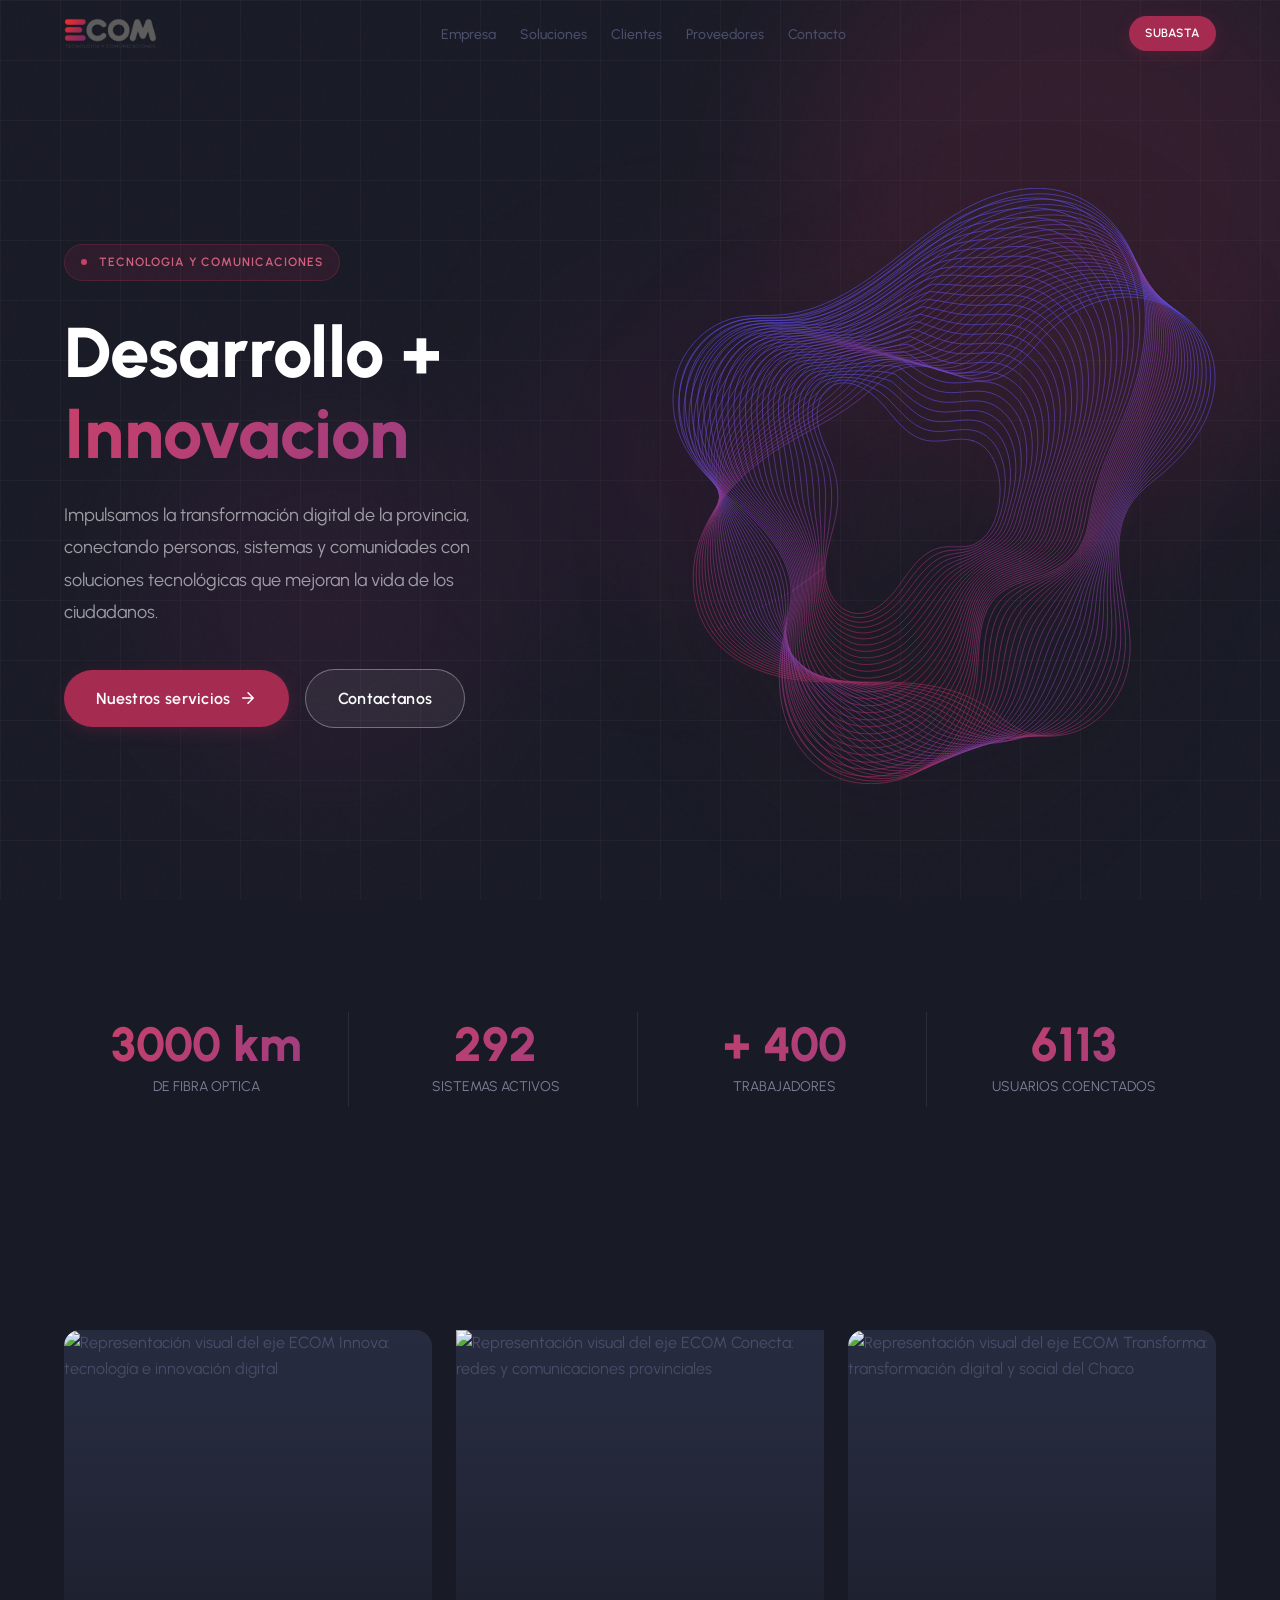
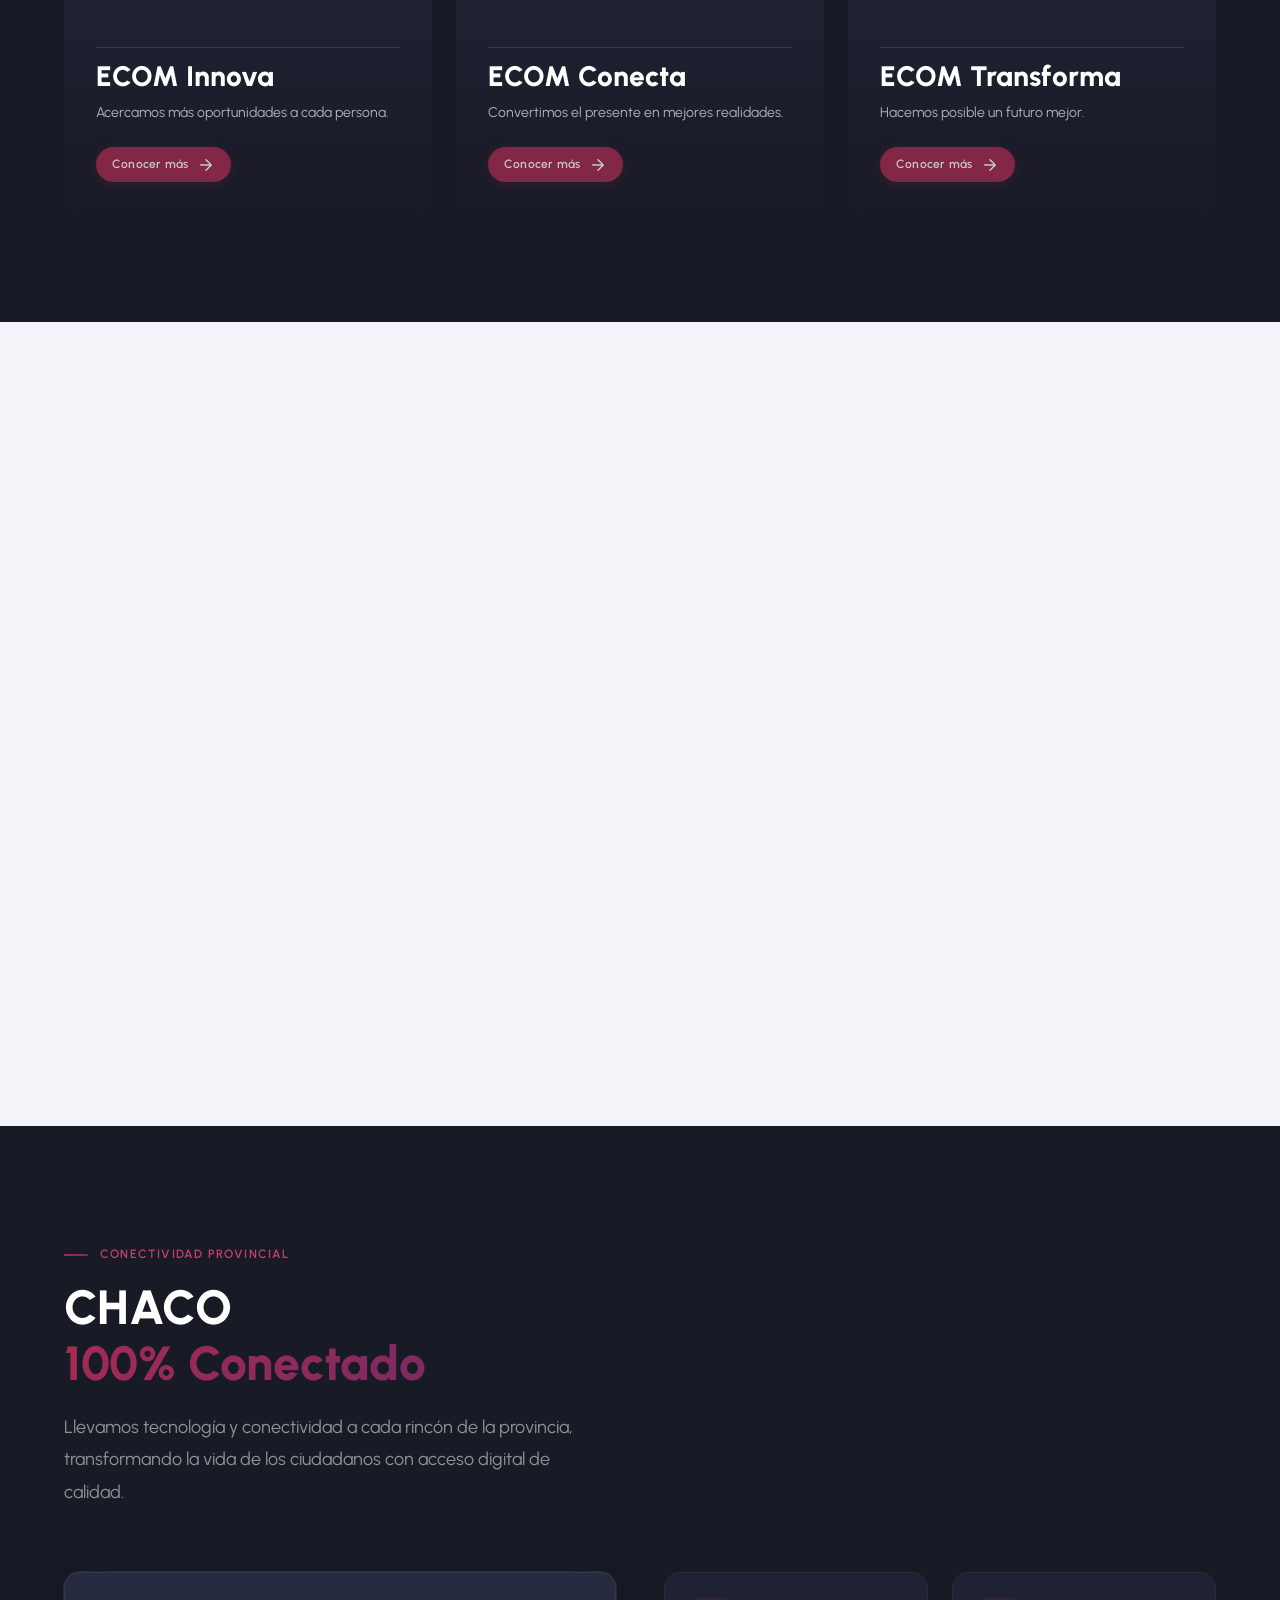
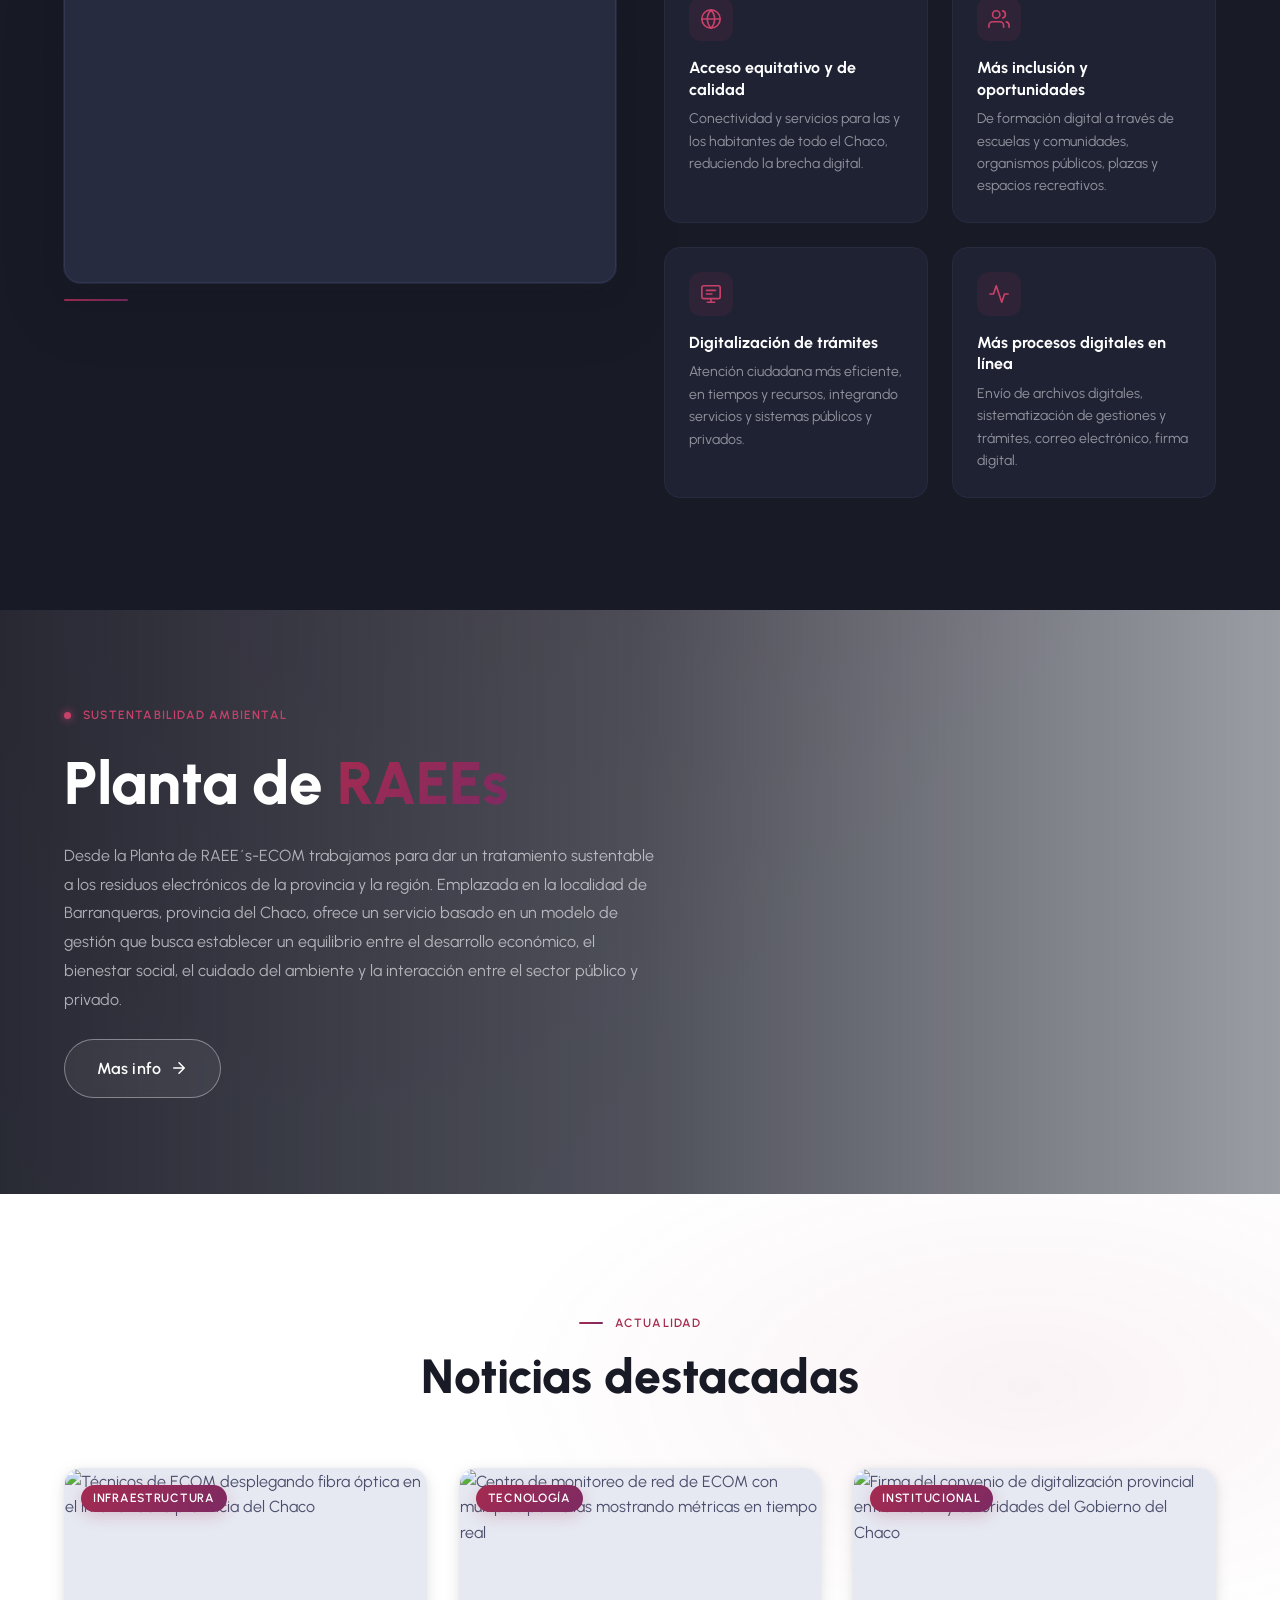
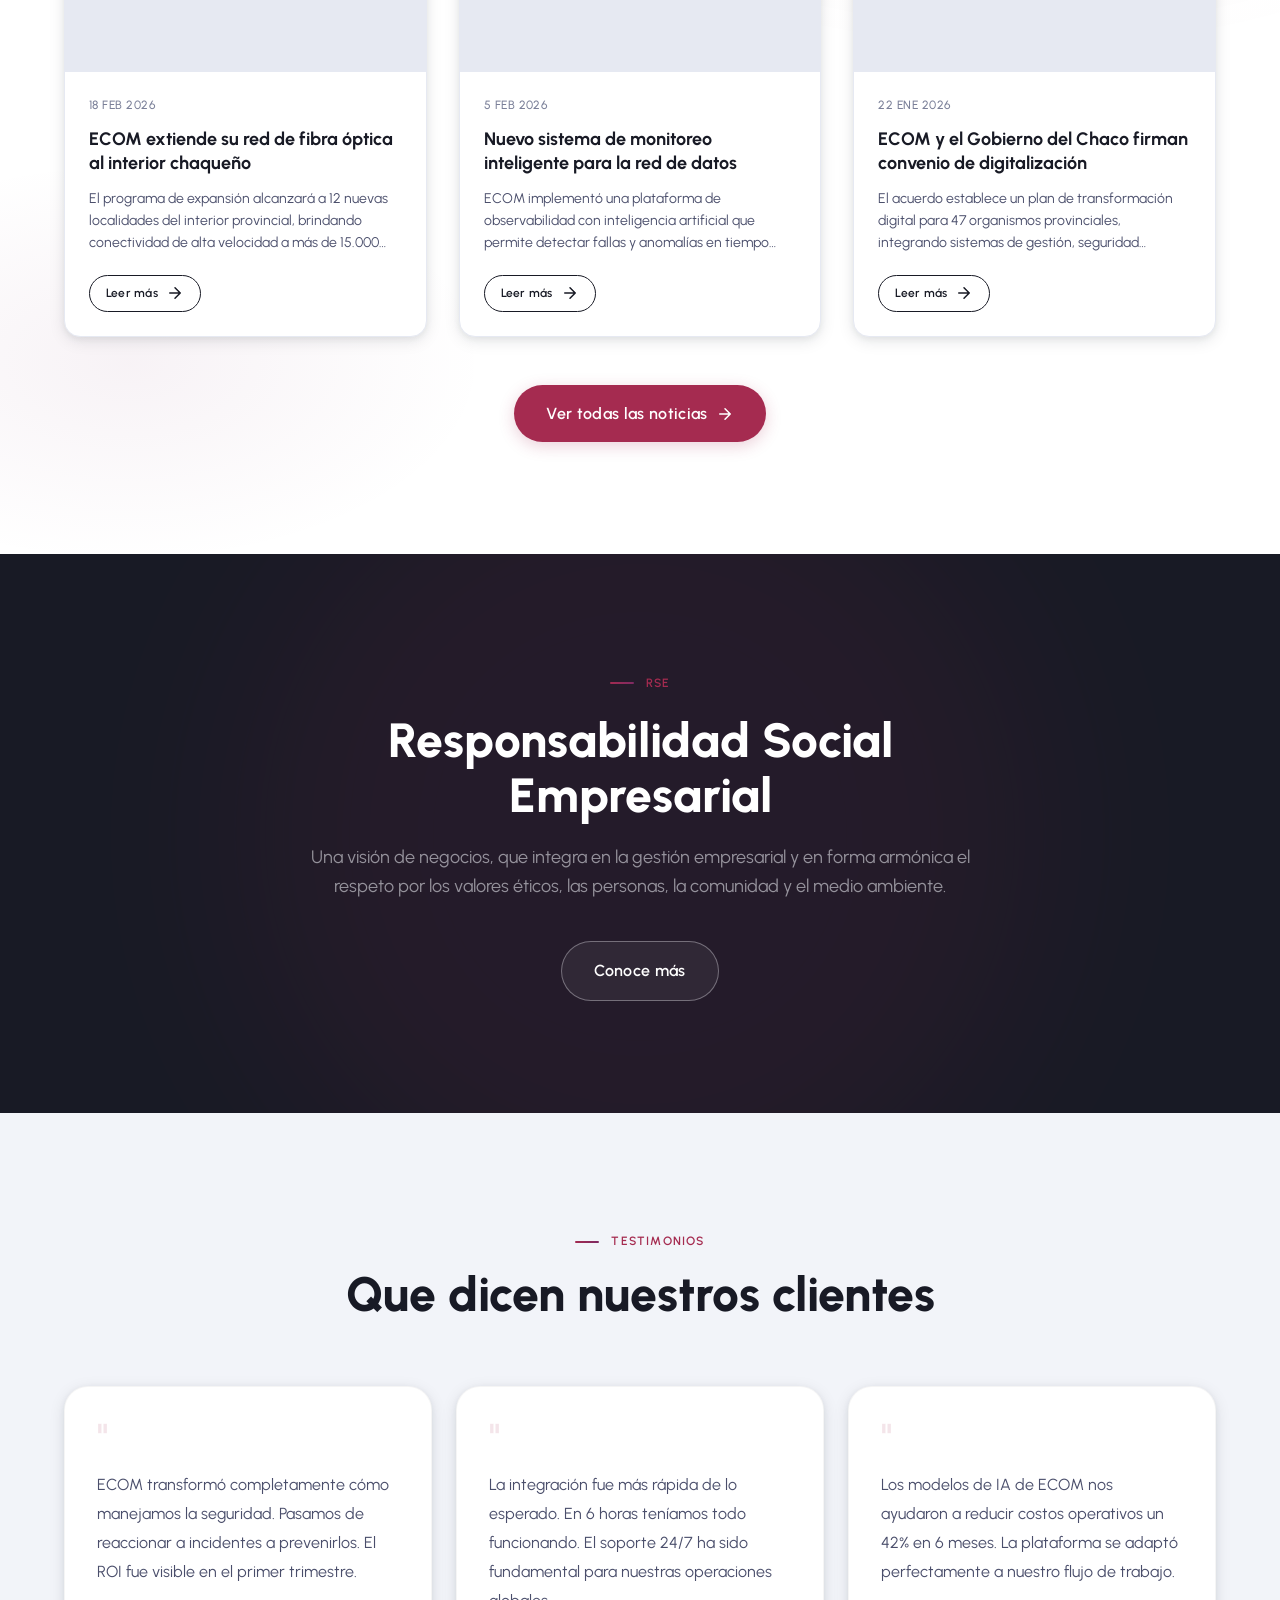
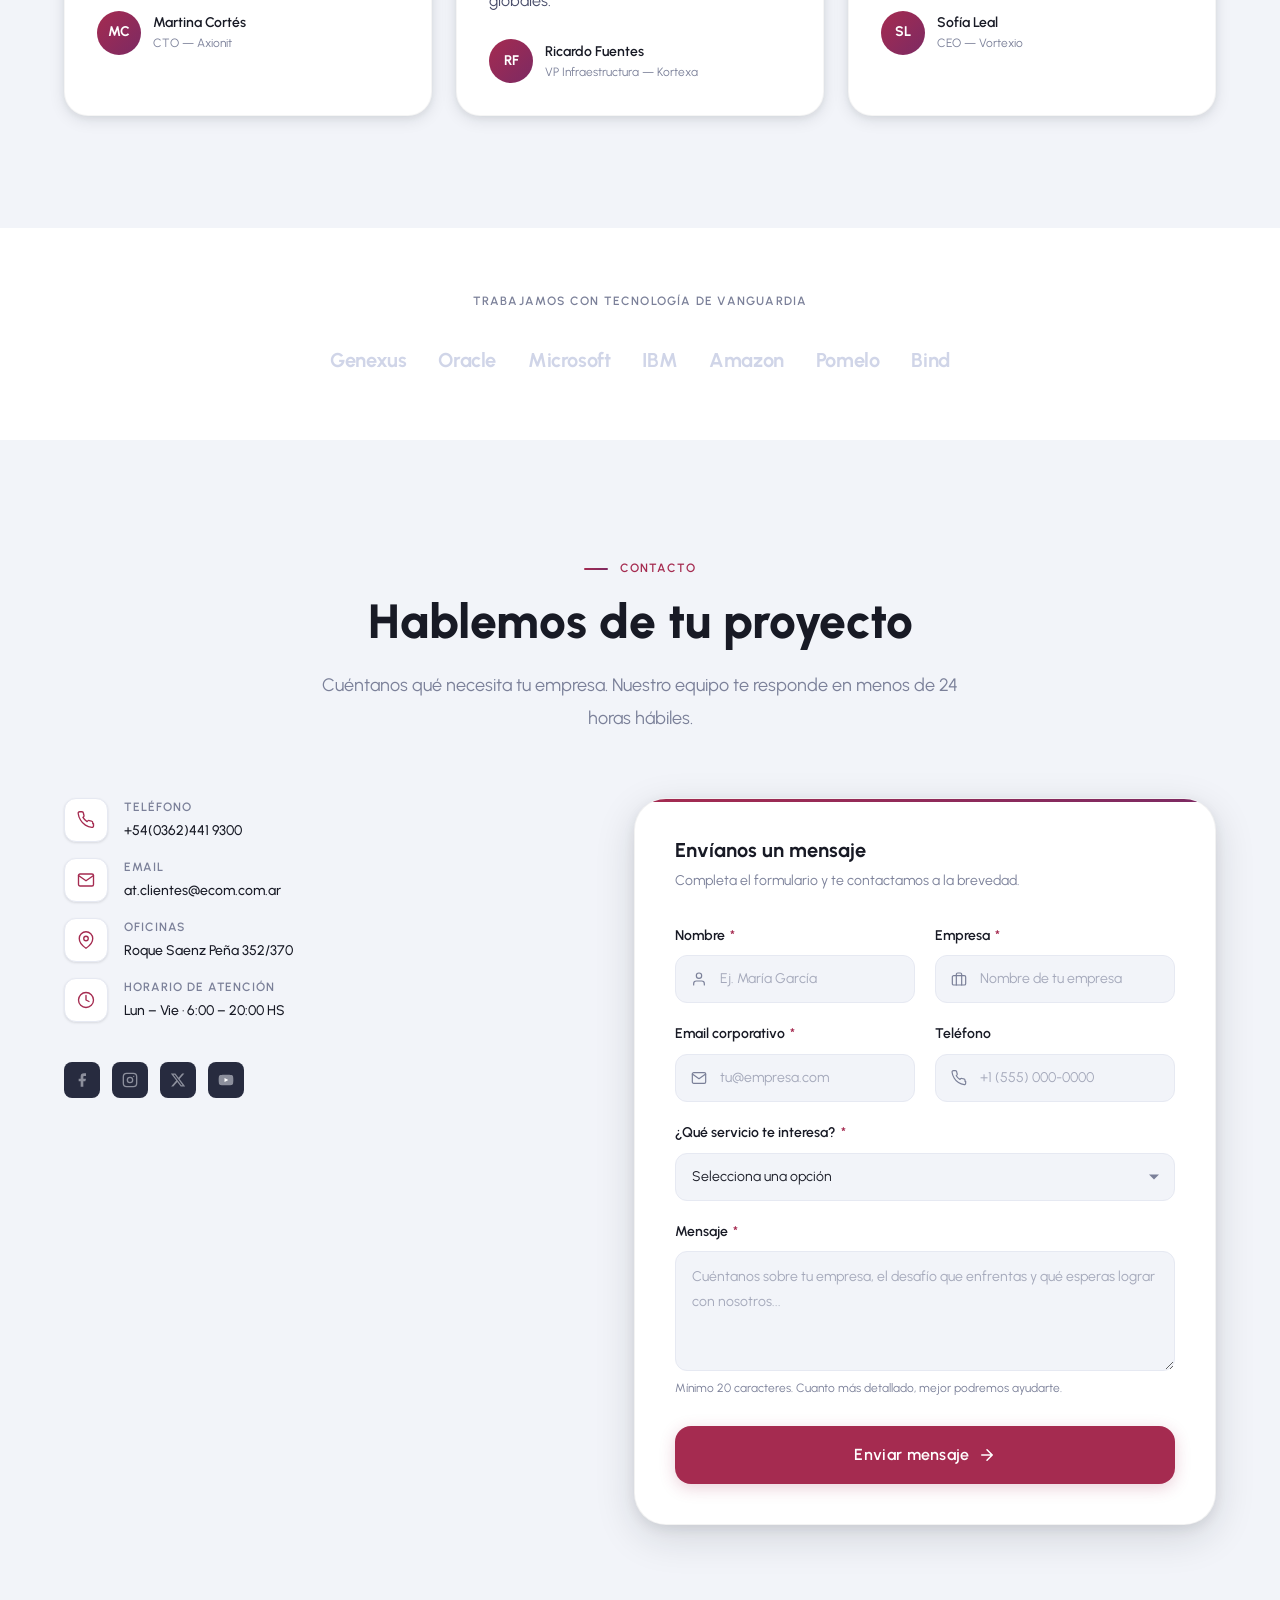
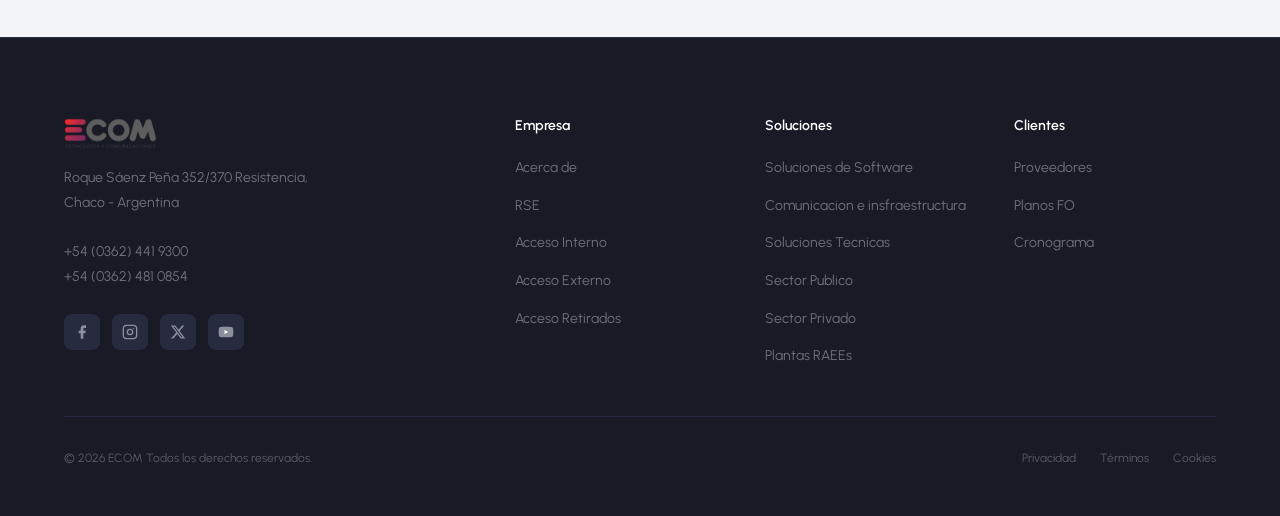
==== commit 5305e90c: "cambio de imagen y texto en el herp" ====
--- a/index.html
+++ b/index.html
@@ -137,16 +137,14 @@
               </div>
 
               <h1 class="hero__title" id="hero-title">
-                ECOM<br />
-                <span class="hero__title-accent">CHACO</span>
+                Desarrollo +
+                <span class="hero__title-accent">Innovacion</span>
               </h1>
 
               <p class="hero__subtitle">
-                Nos dedicamos a conectar cada rincón de la provincia, a innovar
-                con nuevas tecnologías y a transformar la realidad de los
-                ciudadanos. Haciendo de cada conexión, cada proyecto
-                transformador y cada desarrollo innovador, una oportunidad para
-                unir sistemas, lugares y personas.
+                Impulsamos la transformación digital de la provincia, conectando
+                personas, sistemas y comunidades con soluciones tecnológicas que
+                mejoran la vida de los ciudadanos.
               </p>
 
               <div class="hero__actions">
@@ -181,120 +179,13 @@
 
             <!-- Visual / Dashboard -->
             <div class="hero__visual" aria-hidden="true">
-              <div class="hero__dashboard">
-                <div class="hero__dash-header">
-                  <div class="hero__dash-dots">
-                    <div class="hero__dash-dot"></div>
-                    <div class="hero__dash-dot"></div>
-                    <div class="hero__dash-dot"></div>
-                  </div>
-                  <span class="hero__dash-title">ECOM Dashboard v3.1</span>
-                  <span></span>
-                </div>
-
-                <div class="hero__dash-metrics">
-                  <div class="hero__dash-metric">
-                    <div class="hero__dash-metric-label">Altas</div>
-                    <div
-                      class="hero__dash-metric-value hero__dash-metric-value--green"
-                    >
-                      99.98%
-                    </div>
-                  </div>
-                  <div class="hero__dash-metric">
-                    <div class="hero__dash-metric-label">Usuarios</div>
-                    <div
-                      class="hero__dash-metric-value hero__dash-metric-value--accent"
-                    >
-                      1.2M
-                    </div>
-                  </div>
-                  <div class="hero__dash-metric">
-                    <div class="hero__dash-metric-label">Alertas</div>
-                    <div class="hero__dash-metric-value">0</div>
-                  </div>
-                </div>
-
-                <div class="hero__dash-chart">
-                  <div class="hero__dash-chart-label">
-                    Rendimiento — últimas 24 h
-                  </div>
-                  <svg
-                    class="hero__chart-svg"
-                    viewBox="0 0 300 70"
-                    preserveAspectRatio="none"
-                  >
-                    <defs>
-                      <linearGradient
-                        id="chartGrad"
-                        x1="0"
-                        y1="0"
-                        x2="0"
-                        y2="1"
-                      >
-                        <stop
-                          offset="0%"
-                          stop-color="#A52B50"
-                          stop-opacity="0.4"
-                        />
-                        <stop
-                          offset="100%"
-                          stop-color="#A52B50"
-                          stop-opacity="0"
-                        />
-                      </linearGradient>
-                    </defs>
-                    <path
-                      d="M0 50 C30 45 45 30 70 28 C95 26 110 38 135 32 C160 26 170 14 200 12 C230 10 250 22 280 18 L300 16 L300 70 L0 70Z"
-                      fill="url(#chartGrad)"
-                    />
-                    <path
-                      d="M0 50 C30 45 45 30 70 28 C95 26 110 38 135 32 C160 26 170 14 200 12 C230 10 250 22 280 18 L300 16"
-                      fill="none"
-                      stroke="#C8416A"
-                      stroke-width="2"
-                    />
-                  </svg>
-                </div>
-              </div>
-
-              <!-- Floating cards -->
-              <div class="hero__floating-card hero__floating-card--1">
-                <div class="hero__floating-icon">
-                  <svg
-                    viewBox="0 0 24 24"
-                    fill="none"
-                    stroke="currentColor"
-                    stroke-width="2"
-                    stroke-linecap="round"
-                    stroke-linejoin="round"
-                  >
-                    <path d="M12 22s8-4 8-10V5l-8-3-8 3v7c0 6 8 10 8 10z" />
-                  </svg>
-                </div>
-                <div class="hero__floating-text">
-                  <strong>Seguridad activa</strong>
-                  <span>Amenaza bloqueada · 2s</span>
-                </div>
-              </div>
-
-              <div class="hero__floating-card hero__floating-card--2">
-                <div class="hero__floating-icon">
-                  <svg
-                    viewBox="0 0 24 24"
-                    fill="none"
-                    stroke="currentColor"
-                    stroke-width="2"
-                    stroke-linecap="round"
-                    stroke-linejoin="round"
-                  >
-                    <polyline points="22 12 18 12 15 21 9 3 6 12 2 12" />
-                  </svg>
-                </div>
-                <div class="hero__floating-text">
-                  <strong>+38% eficiencia</strong>
-                  <span>Optimizado por IA</span>
-                </div>
+              <div class="hero__img-wrap">
+                <img
+                  src="img/blow.svg"
+                  alt="ilustracion-ecom"
+                  class="hero__img"
+                  draggable="false"
+                />
               </div>
             </div>
           </div>
@@ -608,11 +499,9 @@
                 role="region"
                 aria-label="Video institucional ECOM Chaco Conectado"
               >
-                <!-- Reemplazá el src del iframe por el embed de tu video real -->
-                <!-- Ejemplo YouTube: https://www.youtube.com/embed/TU_ID_DE_VIDEO -->
                 <iframe
                   class="chaco-video__iframe"
-                  src="https://www.youtube.com/embed/dQw4w9WgXcQ"
+                  src="https://www.youtube.com/watch?v=WsqWyY8aThk"
                   title="Video institucional: ECOM Chaco 100% Conectado"
                   allow="
                     accelerometer;
@@ -627,7 +516,7 @@
                   loading="lazy"
                 ></iframe>
               </div>
-              <!-- Línea de acento bajo el video -->
+
               <div class="chaco-video__accent" aria-hidden="true"></div>
             </div>
 
--- a/css/estilos.css
+++ b/css/estilos.css
@@ -914,184 +914,34 @@
   position: relative;
   animation: fadeInRight 0.8s 0.2s ease both;
 }
-.hero__dashboard {
-  background: var(--color-dark-2);
-  border: 1px solid var(--color-dark-3);
-  border-radius: var(--radius-2xl);
-  padding: var(--space-6);
-  box-shadow:
-    var(--shadow-xl),
-    0 0 0 1px rgba(255, 255, 255, 0.04);
+
+/*IMAGE HERO WRAP*/
+.hero__img-wrap {
   position: relative;
-  overflow: hidden;
-}
-.hero__dashboard::before {
-  content: "";
-  position: absolute;
-  top: 0;
-  left: 0;
-  right: 0;
-  height: 1px;
-  background: linear-gradient(
-    90deg,
-    transparent,
-    rgba(165, 43, 80, 0.6),
-    transparent
-  );
-}
-.hero__dash-header {
-  display: flex;
-  align-items: center;
-  justify-content: space-between;
-  margin-bottom: var(--space-6);
-}
-.hero__dash-dots {
-  display: flex;
-  gap: var(--space-2);
-}
-.hero__dash-dot {
-  width: 10px;
-  height: 10px;
-  border-radius: var(--radius-full);
-}
-.hero__dash-dot:nth-child(1) {
-  background: #ff5f57;
-}
-.hero__dash-dot:nth-child(2) {
-  background: #febc2e;
-}
-.hero__dash-dot:nth-child(3) {
-  background: #28c840;
-}
-.hero__dash-title {
-  font-size: var(--text-xs);
-  color: rgba(242, 244, 249, 0.4);
-  font-family: var(--font-display);
-}
-.hero__dash-metrics {
-  display: grid;
-  grid-template-columns: repeat(3, 1fr);
-  gap: var(--space-4);
-  margin-bottom: var(--space-6);
-}
-.hero__dash-metric {
-  background: var(--color-dark-3);
-  border-radius: var(--radius-lg);
-  padding: var(--space-4);
-  border: 1px solid rgba(255, 255, 255, 0.04);
-}
-.hero__dash-metric-label {
-  font-size: var(--text-xs);
-  color: rgba(242, 244, 249, 0.4);
-  margin-bottom: var(--space-2);
-}
-.hero__dash-metric-value {
-  font-family: var(--font-display);
-  font-size: var(--text-xl);
-  font-weight: var(--font-bold);
-  color: var(--color-white);
-}
-.hero__dash-metric-value--accent {
-  color: var(--color-primary-light);
-}
-.hero__dash-metric-value--green {
-  color: #28c840;
-}
-.hero__dash-chart {
-  background: var(--color-dark-3);
-  border-radius: var(--radius-lg);
-  padding: var(--space-4);
-  height: 120px;
-  border: 1px solid rgba(255, 255, 255, 0.04);
-  position: relative;
-  overflow: hidden;
-}
-.hero__dash-chart-label {
-  font-size: var(--text-xs);
-  color: rgba(242, 244, 249, 0.4);
-  margin-bottom: var(--space-3);
-}
-/* SVG mini-chart inside dashboard */
-.hero__chart-svg {
   width: 100%;
-  height: 70px;
-}
-
-.hero__floating-card {
-  position: absolute;
-  background: var(--color-white);
-  border-radius: var(--radius-xl);
-  padding: var(--space-3) var(--space-4);
-  box-shadow: var(--shadow-xl);
-  display: flex;
-  align-items: center;
-  gap: var(--space-3);
-  animation: float 4s ease-in-out infinite;
-}
-.hero__floating-card--1 {
-  bottom: -20px;
-  left: -30px;
-  animation-delay: 0s;
-}
-.hero__floating-card--2 {
-  top: -20px;
-  right: -20px;
-  animation-delay: 2s;
-}
-.hero__floating-icon {
-  width: 36px;
-  height: 36px;
-  border-radius: var(--radius-md);
-  background: var(--color-primary-muted);
   display: flex;
   align-items: center;
   justify-content: center;
-  flex-shrink: 0;
-}
-.hero__floating-icon svg {
-  width: 18px;
-  height: 18px;
-  color: var(--color-primary);
-}
-.hero__floating-text strong {
-  display: block;
-  font-size: var(--text-sm);
-  font-weight: var(--font-semibold);
-  color: var(--color-dark);
-  font-family: var(--font-display);
-}
-.hero__floating-text span {
-  font-size: var(--text-xs);
-  color: var(--color-text-muted);
-}
-
-@keyframes float {
+}
+
+.hero__img {
+  width: 100%;
+  max-width: 560px;
+  height: auto;
+  object-fit: contain;
+  filter: drop-shadow(0 32px 64px rgba(165, 43, 80, 0.25))
+    drop-shadow(0 8px 24px rgba(24, 26, 37, 0.5));
+
+  animation: hero-float 6s ease-in-out infinite;
+}
+
+@keyframes hero-float {
   0%,
   100% {
-    transform: translateY(0);
+    transform: translateY(0px);
   }
   50% {
-    transform: translateY(-8px);
-  }
-}
-@keyframes fadeInUp {
-  from {
-    opacity: 0;
-    transform: translateY(24px);
-  }
-  to {
-    opacity: 1;
-    transform: translateY(0);
-  }
-}
-@keyframes fadeInRight {
-  from {
-    opacity: 0;
-    transform: translateX(32px);
-  }
-  to {
-    opacity: 1;
-    transform: translateX(0);
+    transform: translateY(-12px);
   }
 }
 
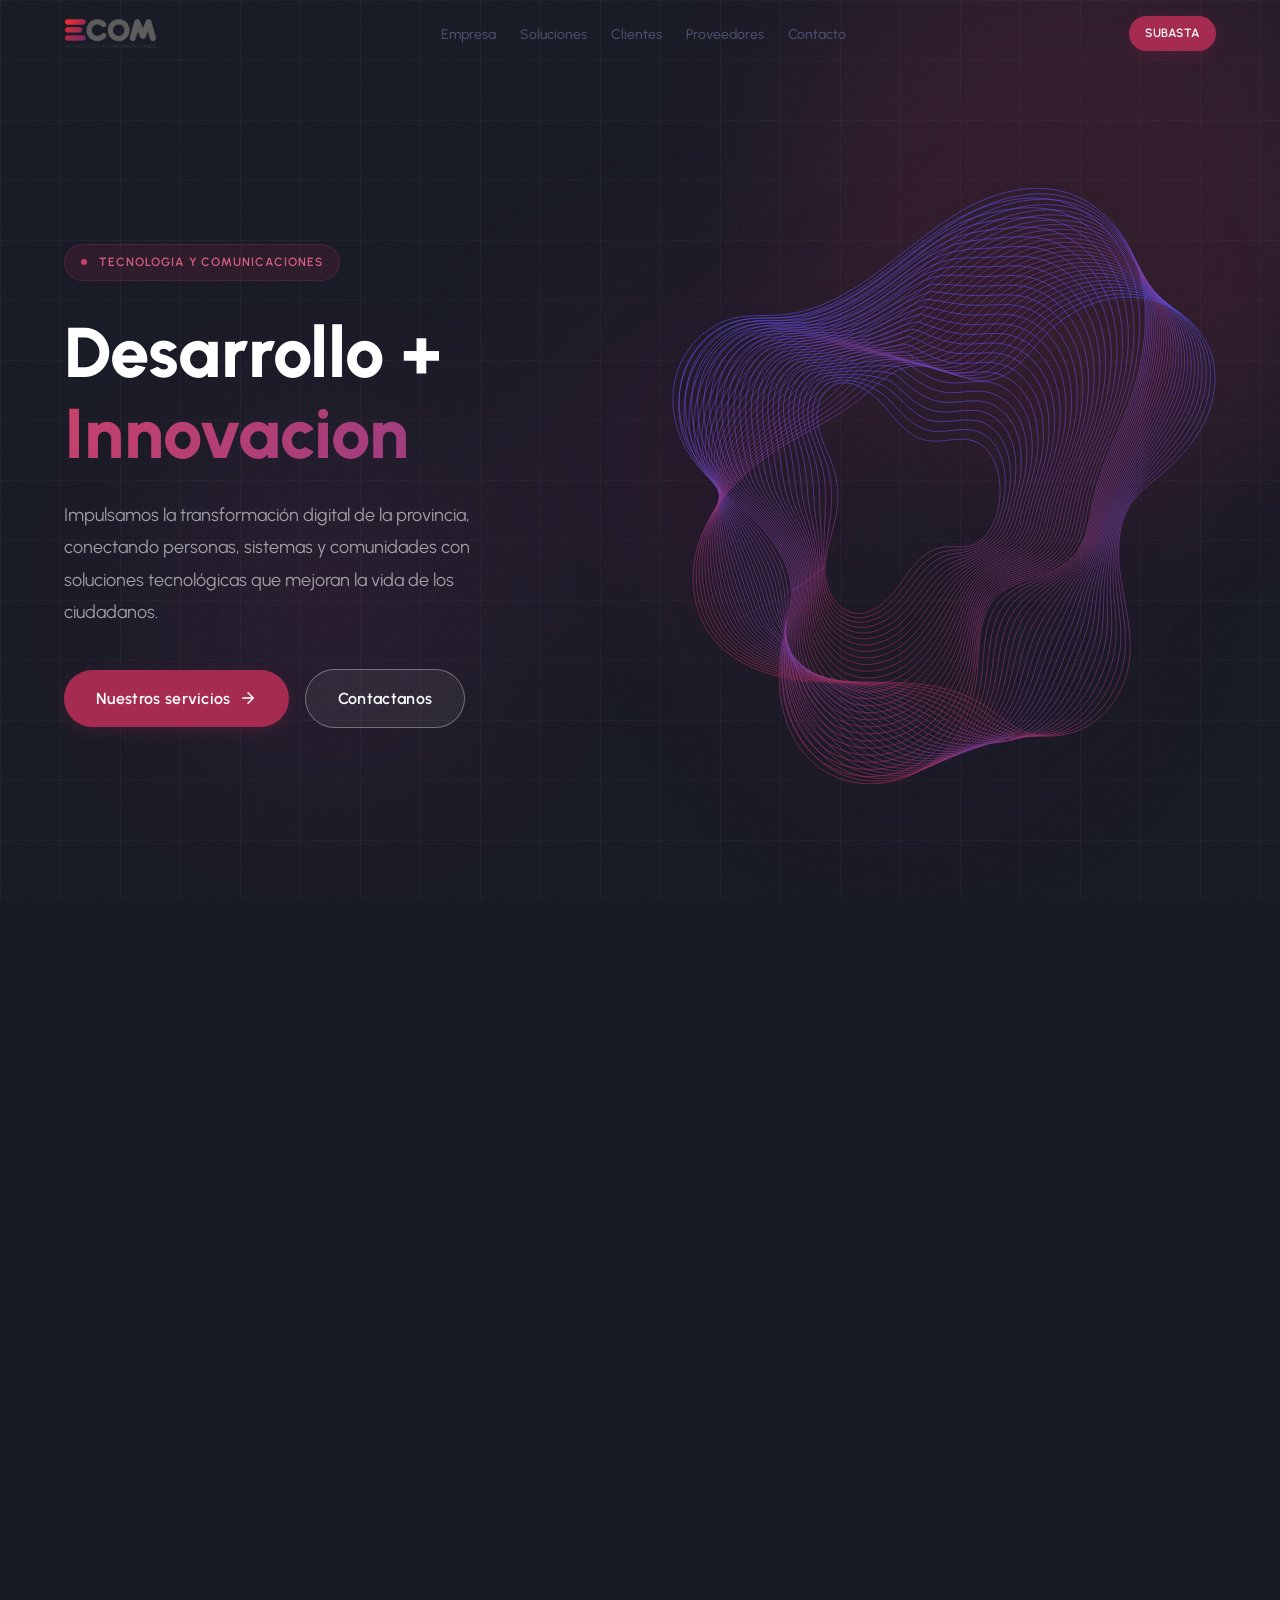
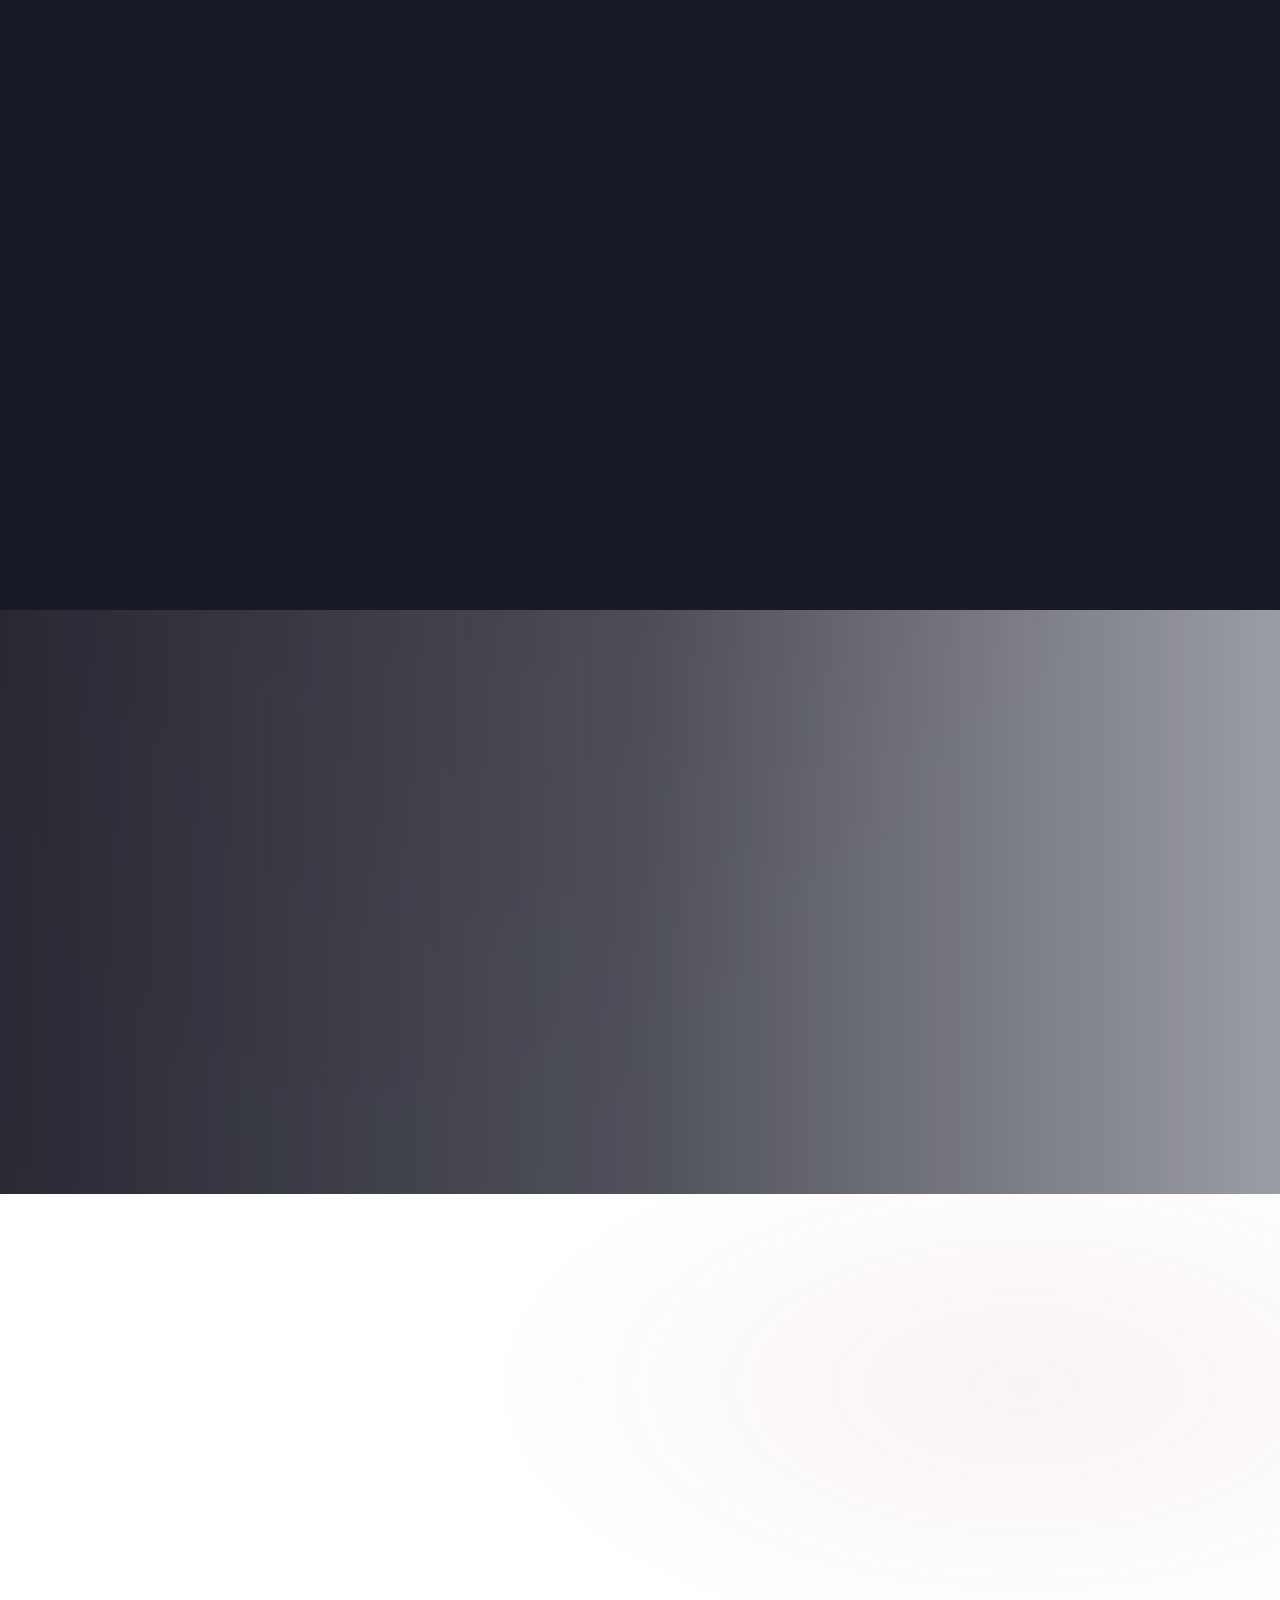
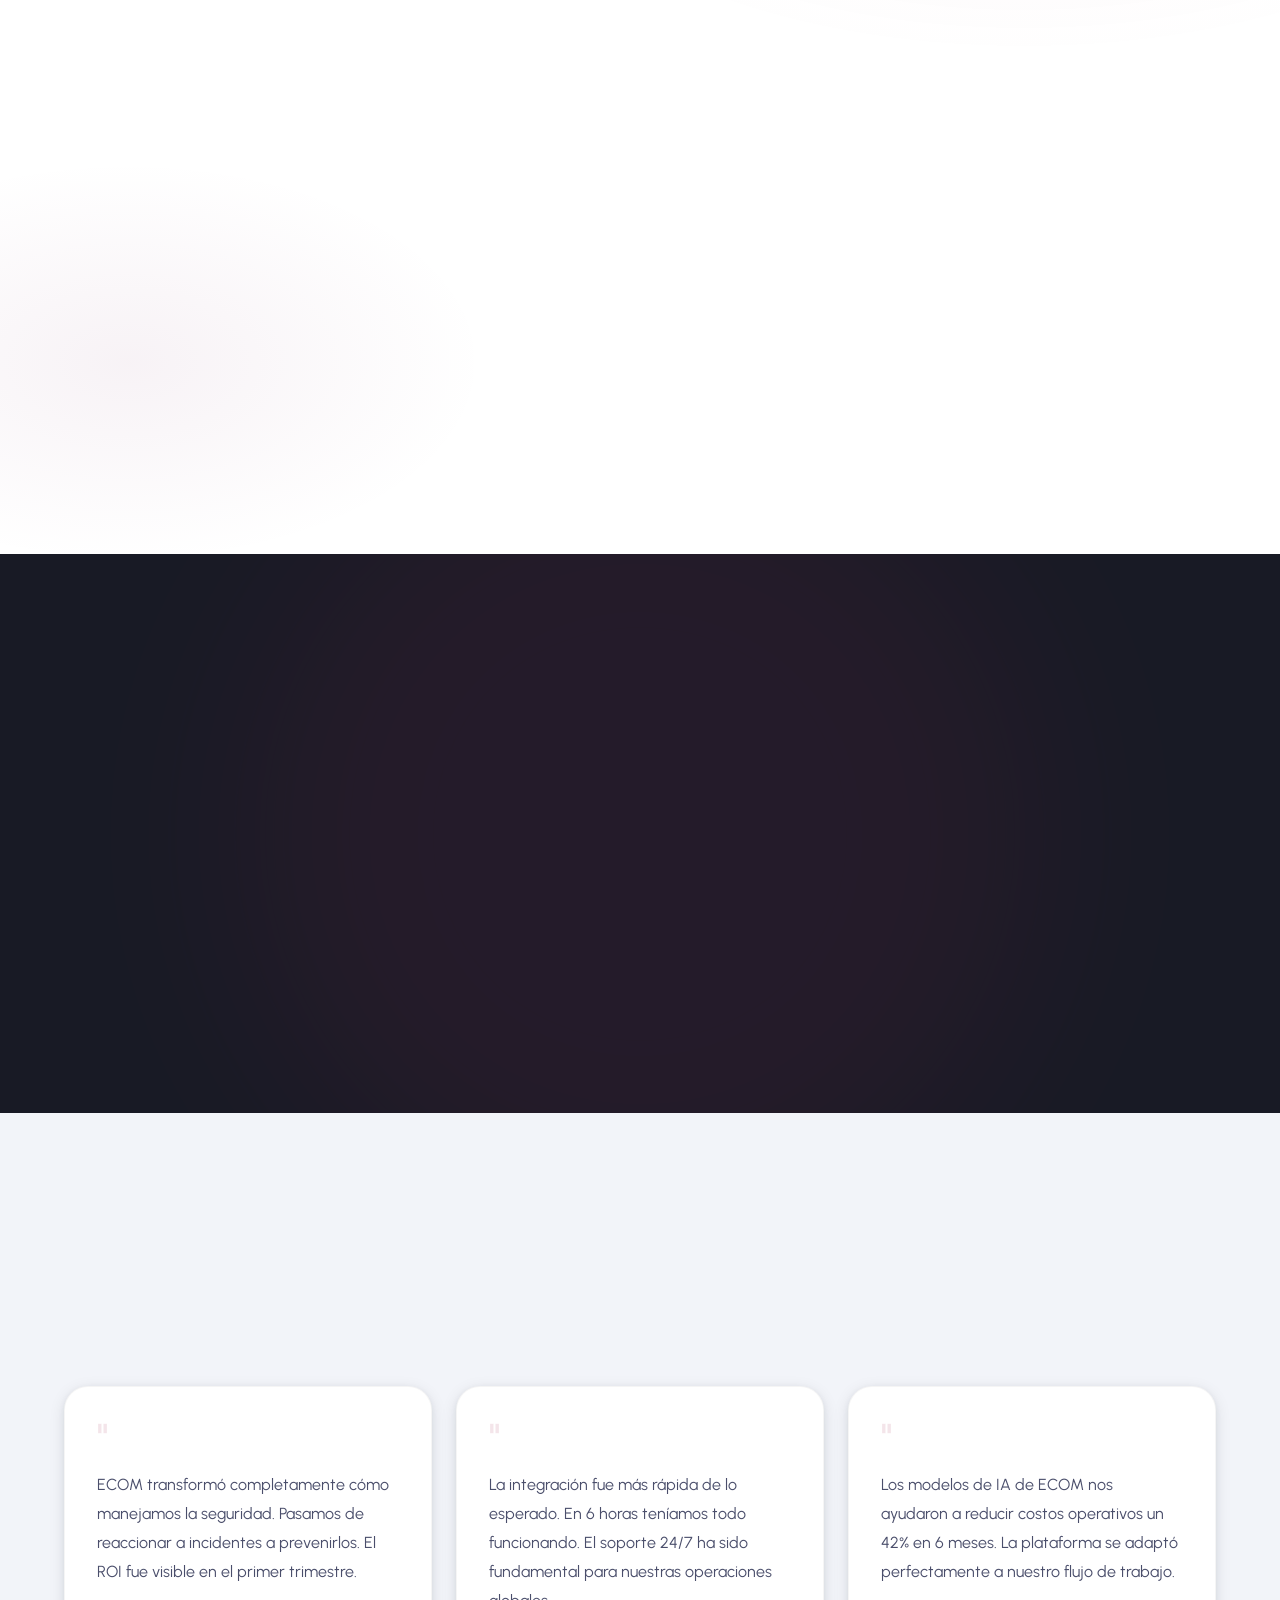
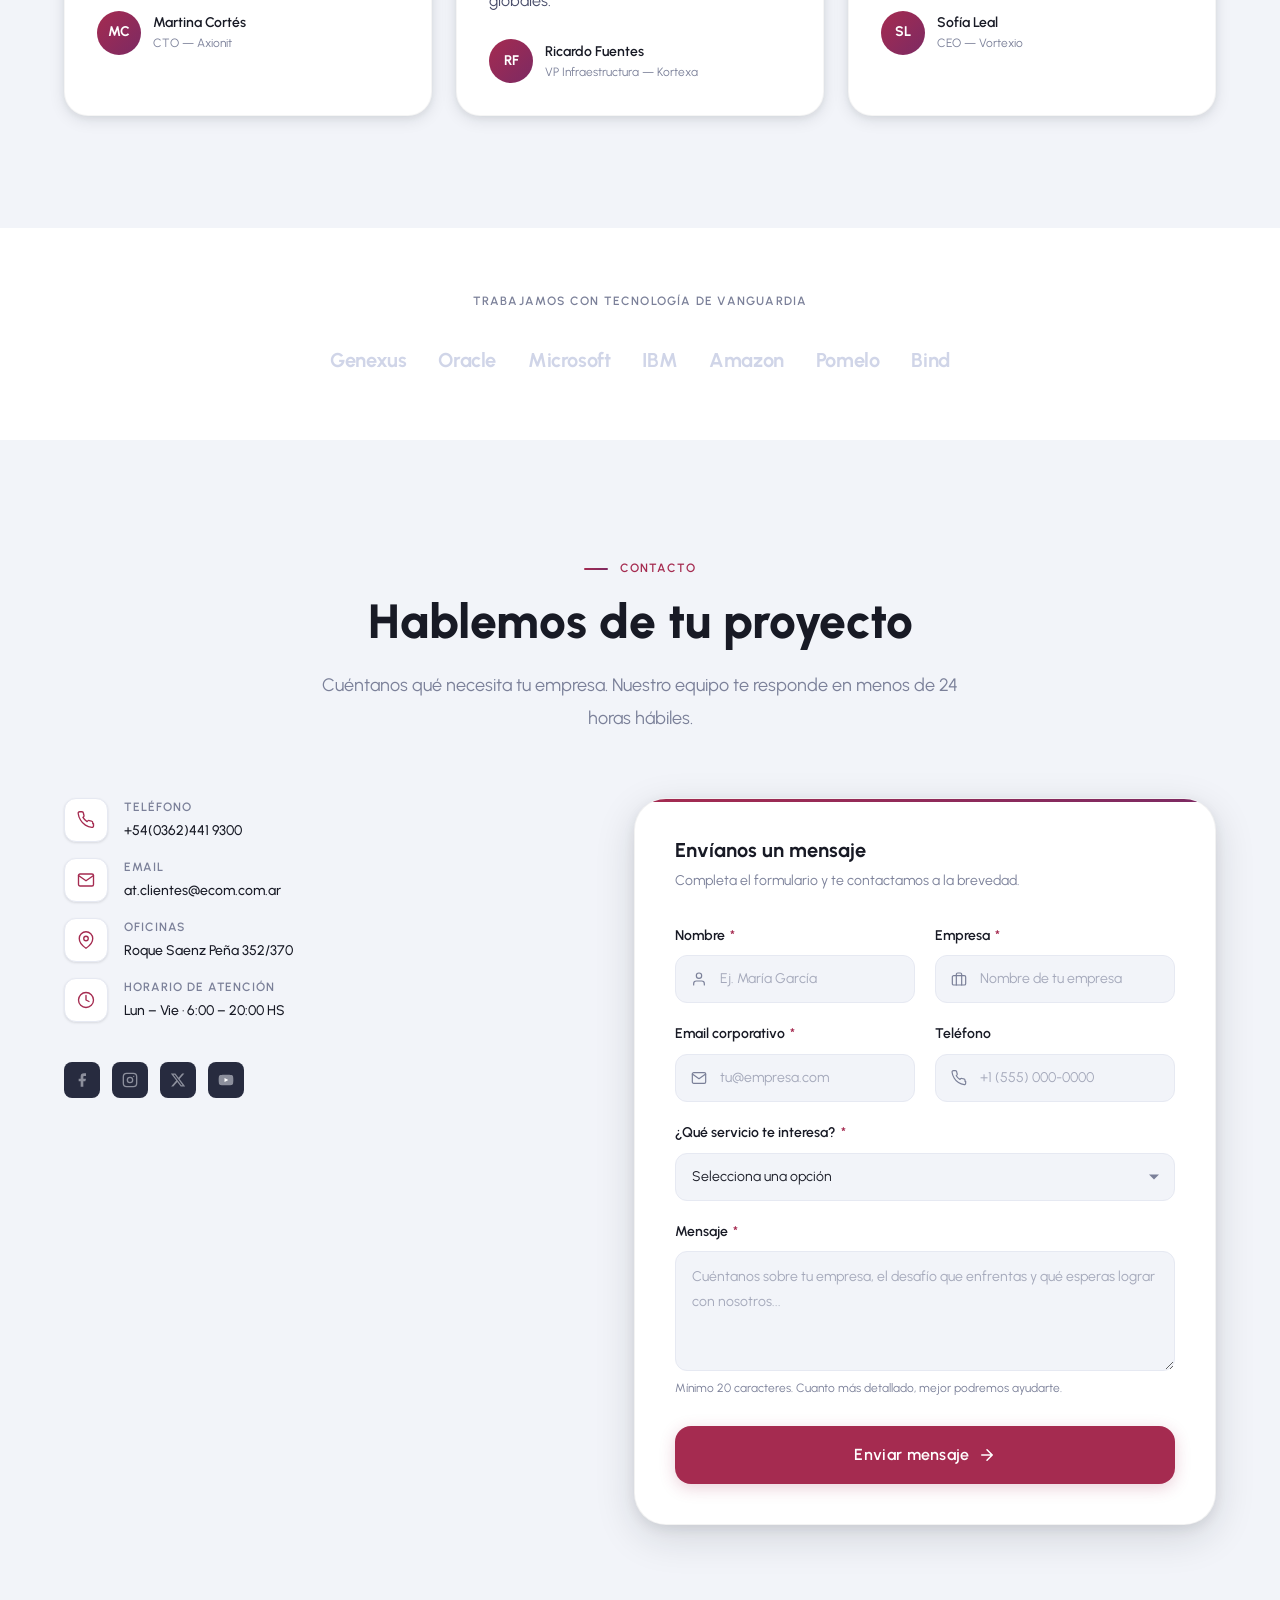
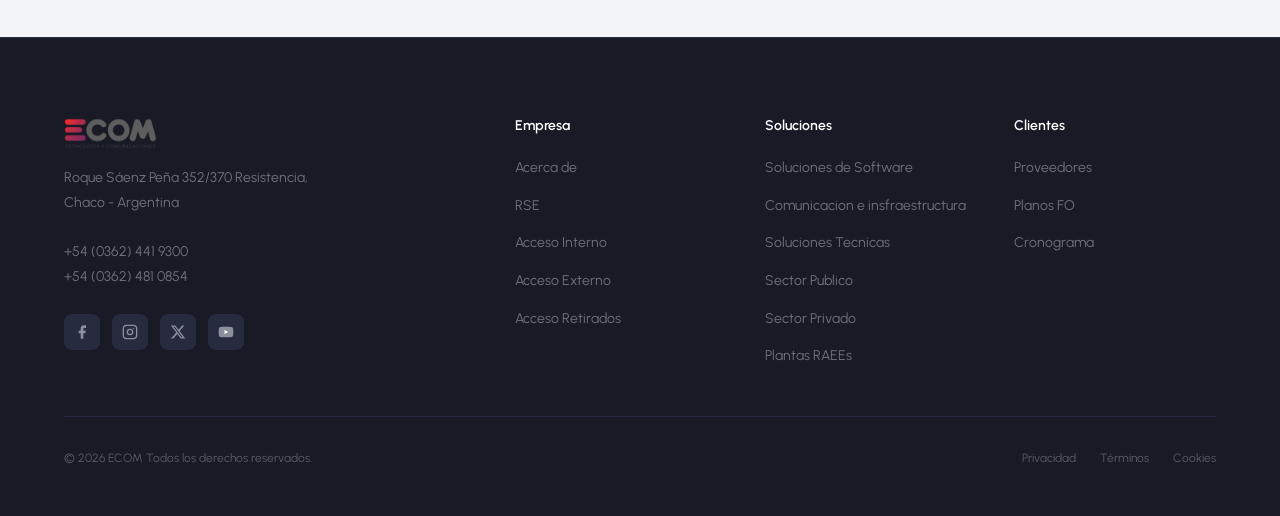
==== commit d9af4765: "se agrega nueva pagina: acerca de la empresa" ====
--- a/index.html
+++ b/index.html
@@ -55,7 +55,9 @@
           <!-- Desktop Menu -->
           <ul class="nav__menu" role="menubar">
             <li role="none">
-              <a href="#precios" class="nav__link" role="menuitem">Empresa</a>
+              <a href="empresa.html" class="nav__link" role="menuitem"
+                >Empresa</a
+              >
             </li>
             <li role="none">
               <a href="#servicios" class="nav__link" role="menuitem"
@@ -98,7 +100,7 @@
 
       <!-- Mobile Menu -->
       <div class="nav__mobile" id="nav-mobile" aria-hidden="true" role="menu">
-        <a href="#servicios" class="nav__link" role="menuitem">Empresa</a>
+        <a href="empresa.html" class="nav__link" role="menuitem">Empresa</a>
         <a href="#como-funciona" class="nav__link" role="menuitem"
           >Soluciones</a
         >
@@ -106,7 +108,6 @@
         <a href="#precios" class="nav__link" role="menuitem">Proveedores</a>
         <a href="#contacto" class="nav__link" role="menuitem">Contacto</a>
         <div class="nav__mobile-actions">
-          <!-- <a href="#contacto" class="btn btn--outline">Ingresar</a> -->
           <a href="#precios" class="btn btn--primary">SUBASTA</a>
         </div>
       </div>
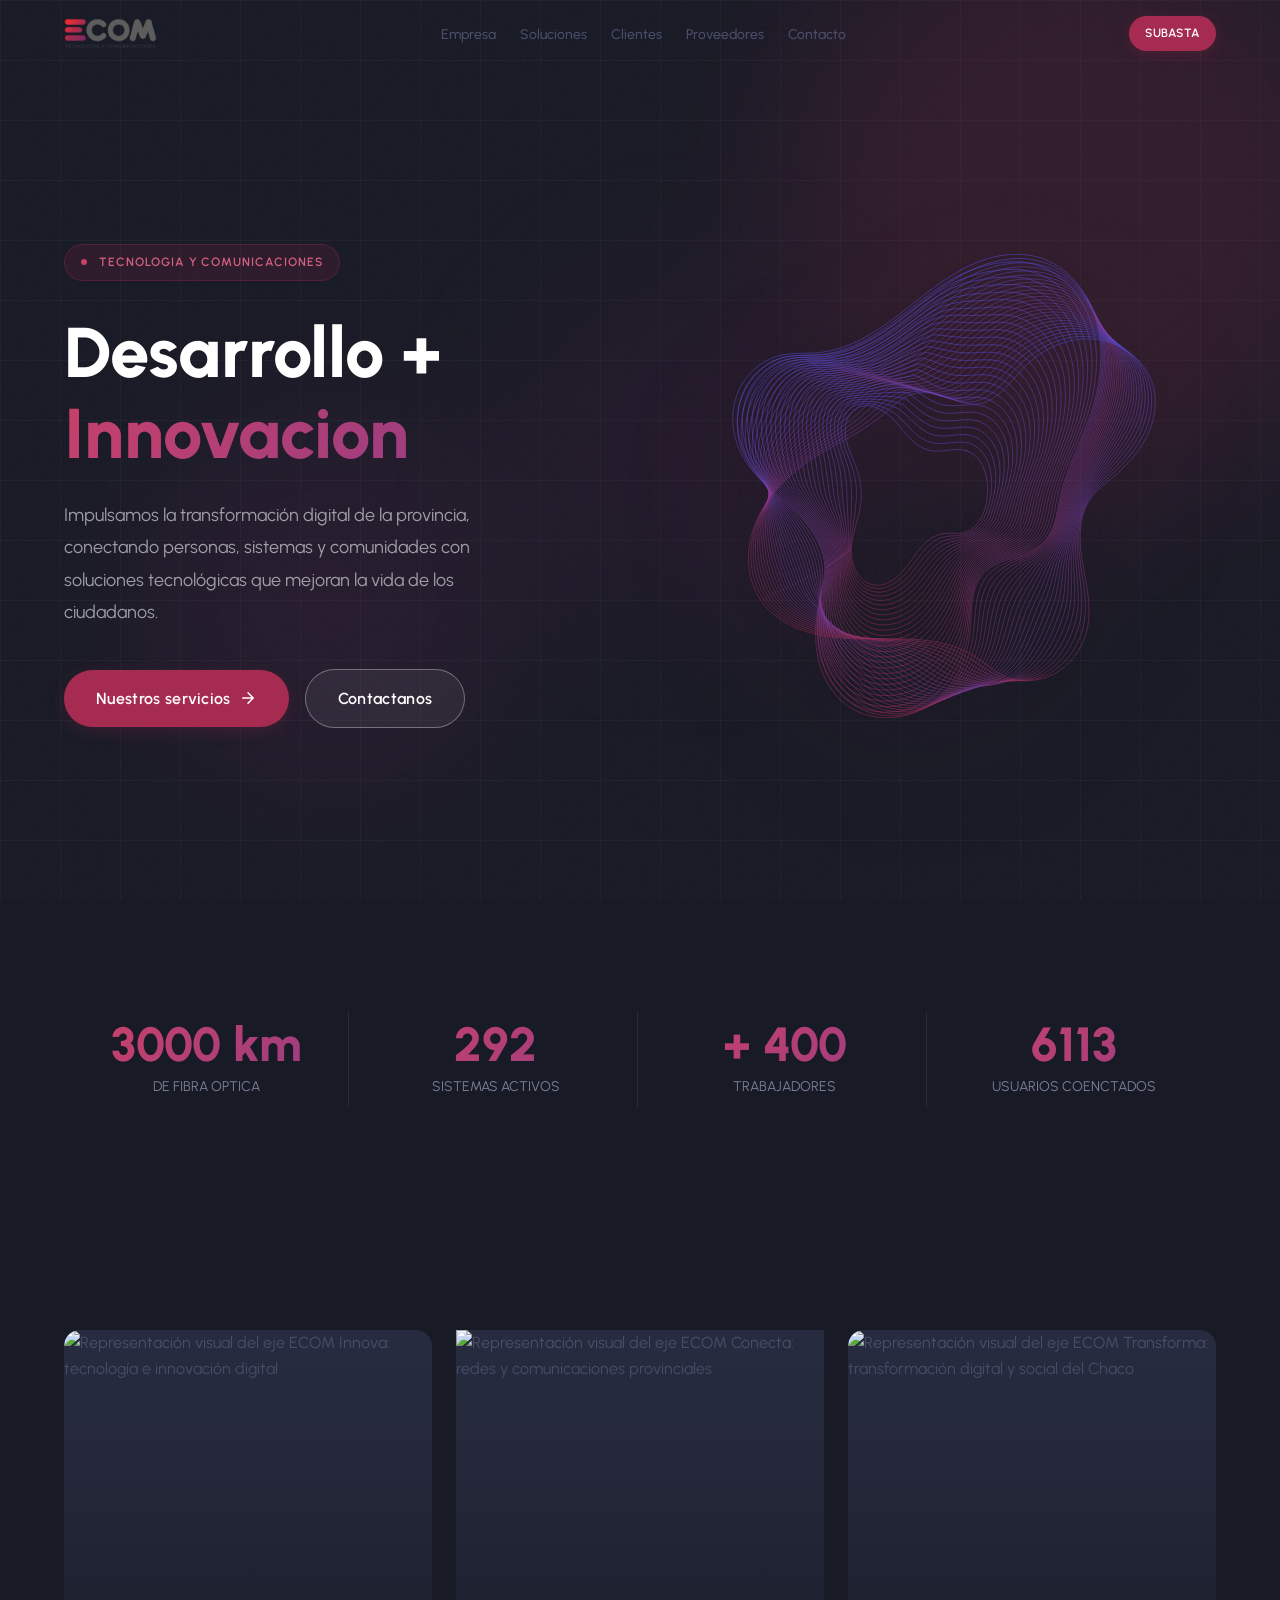
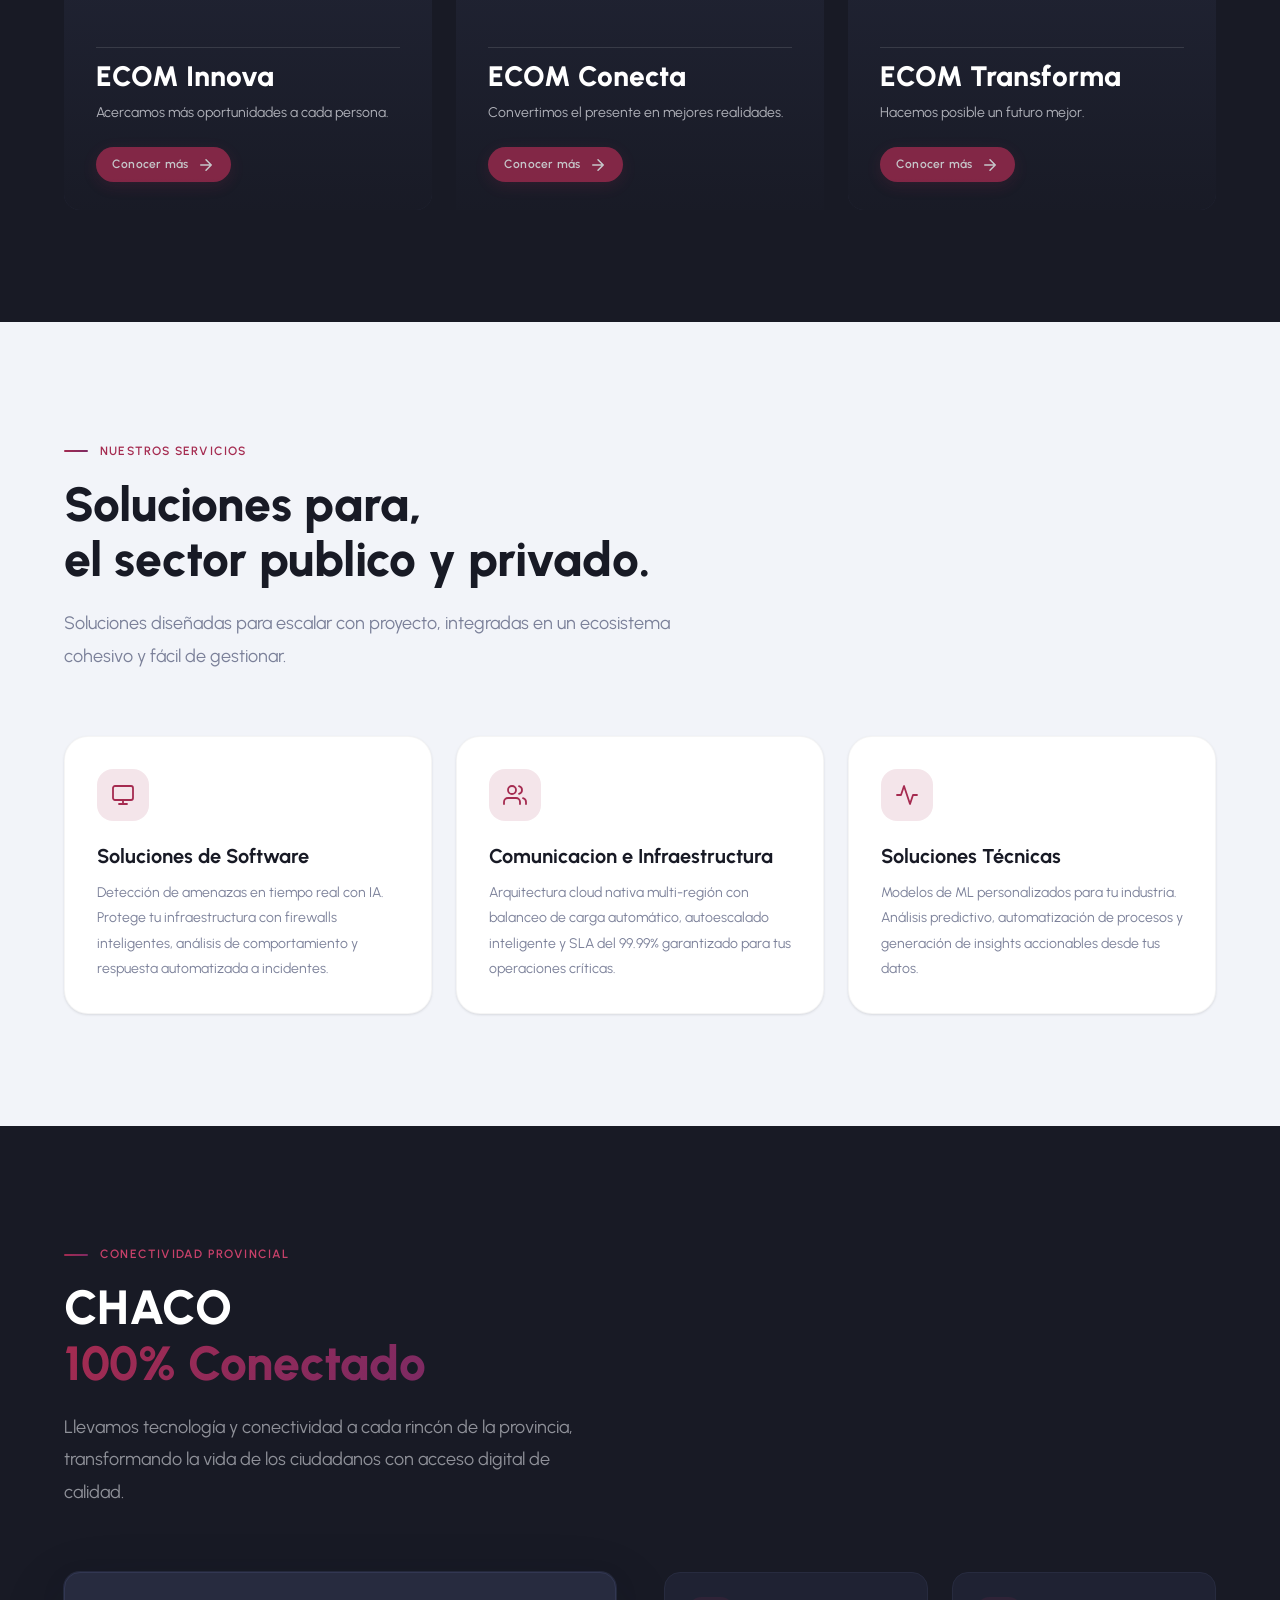
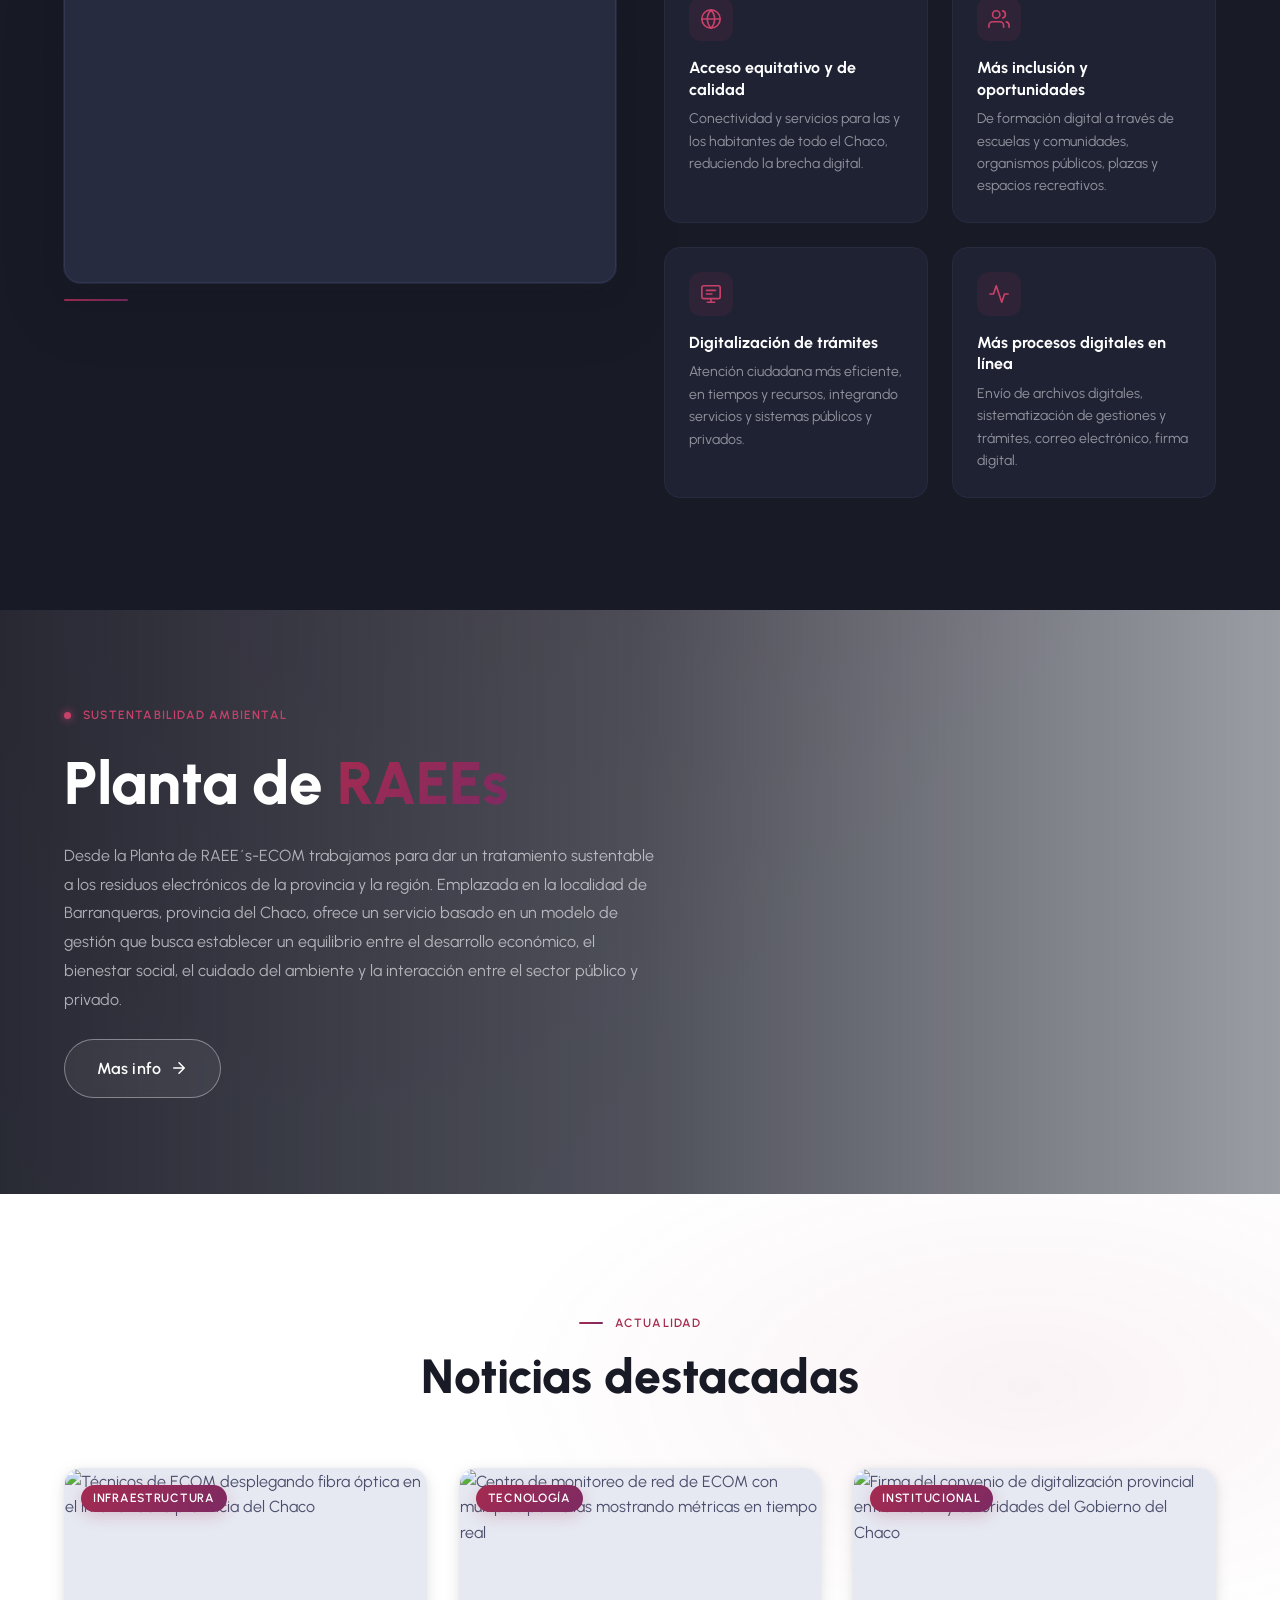
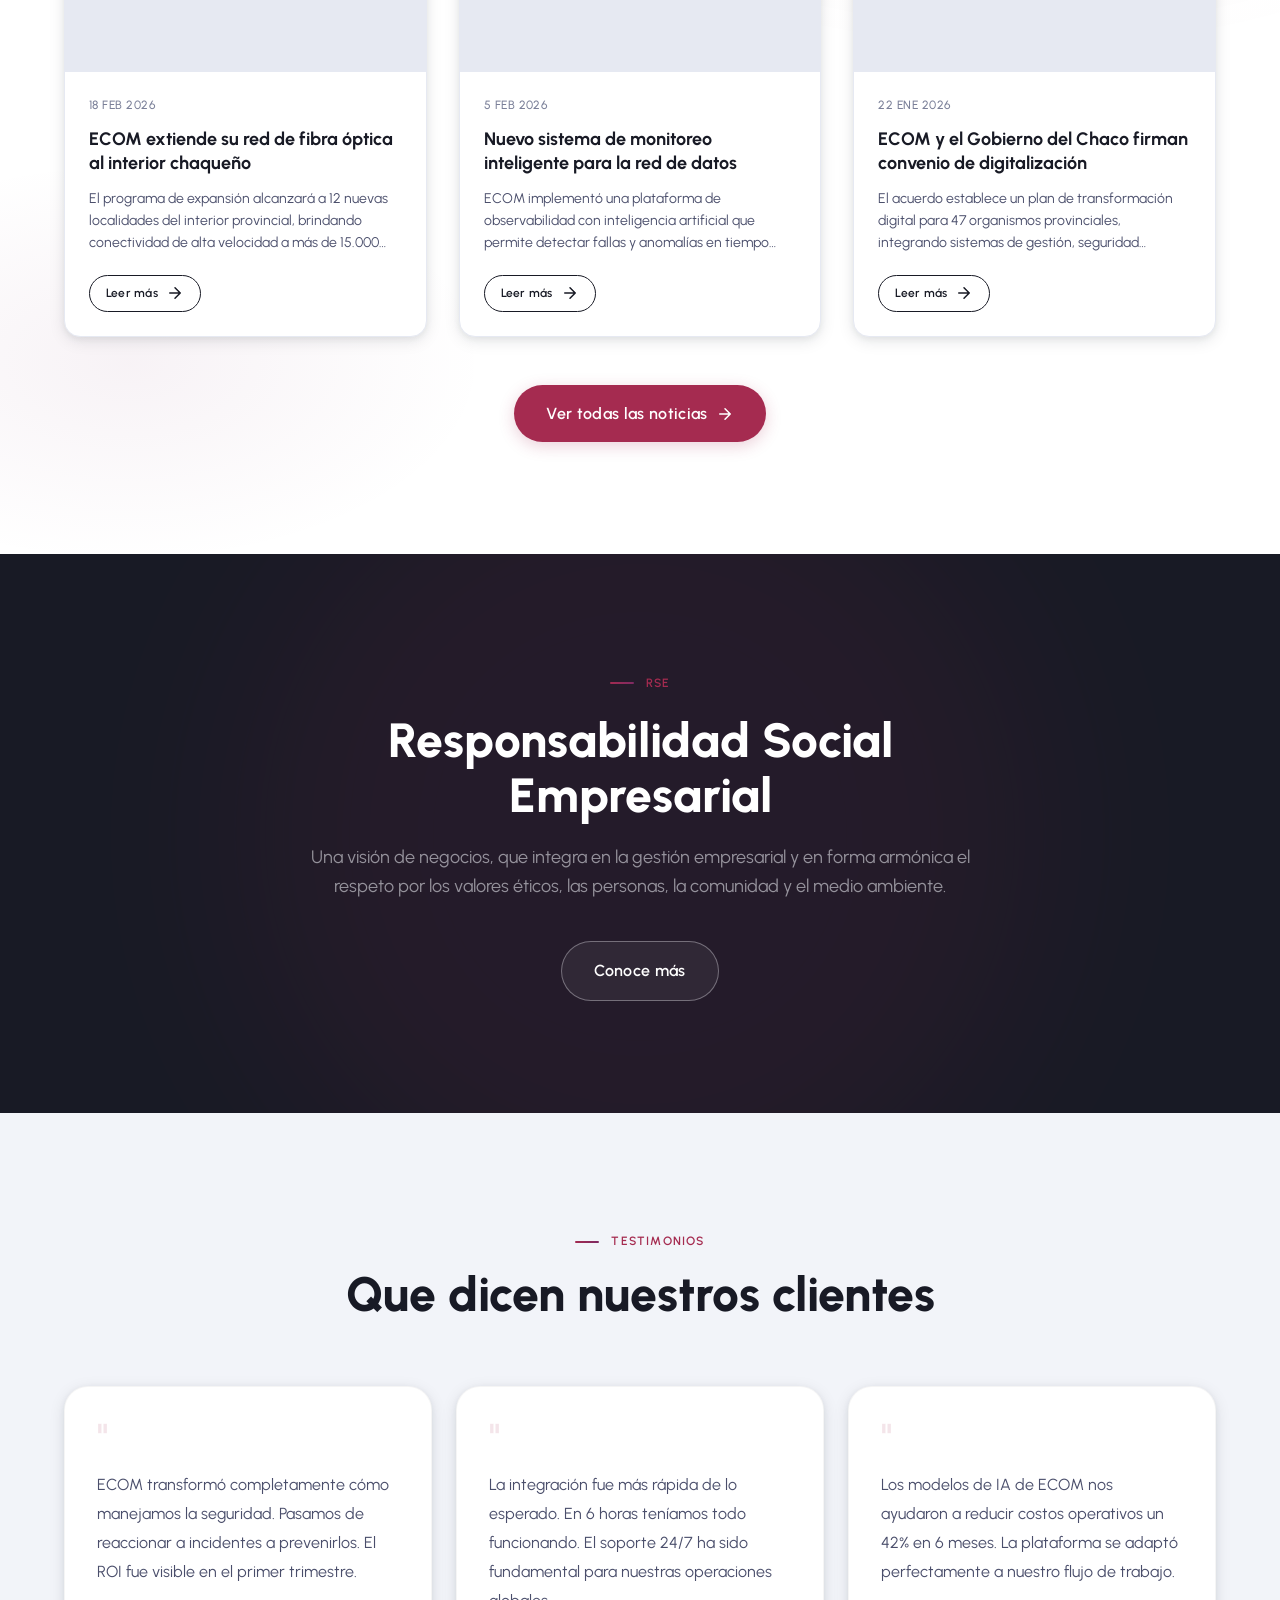
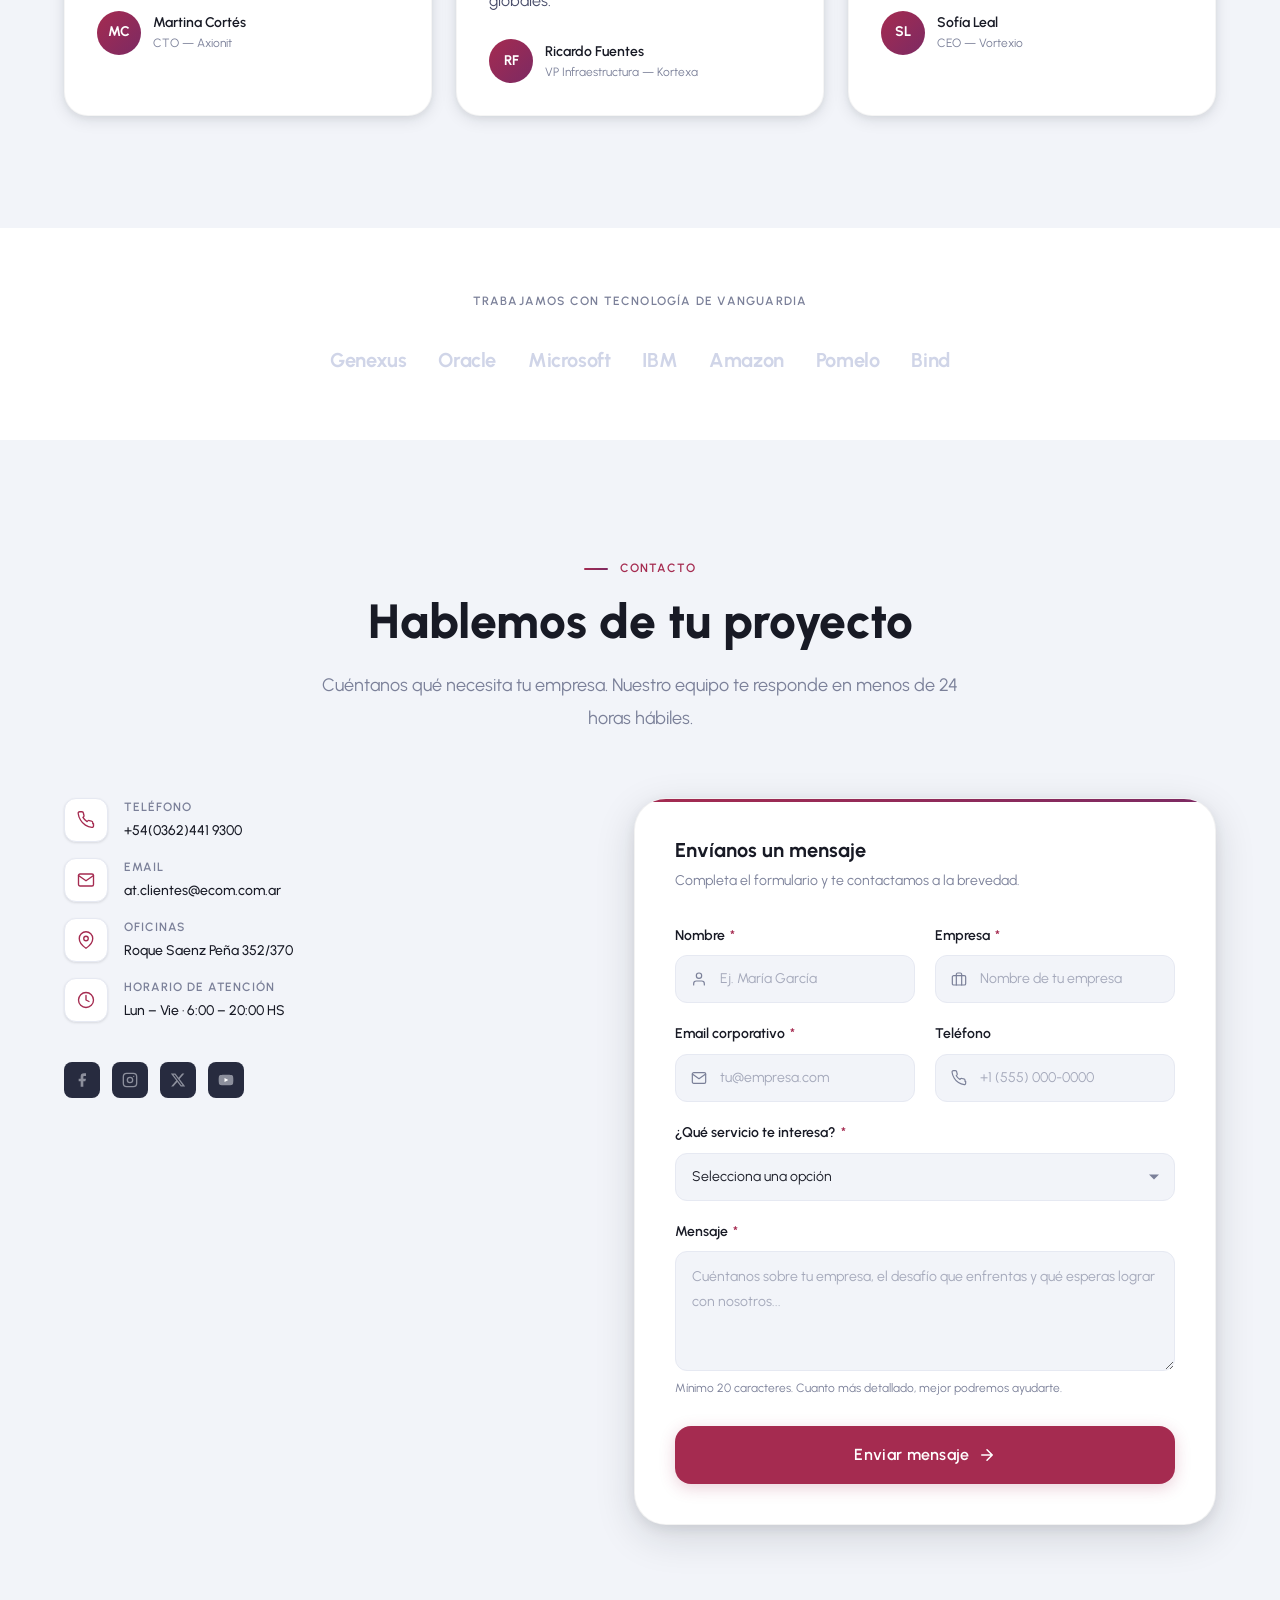
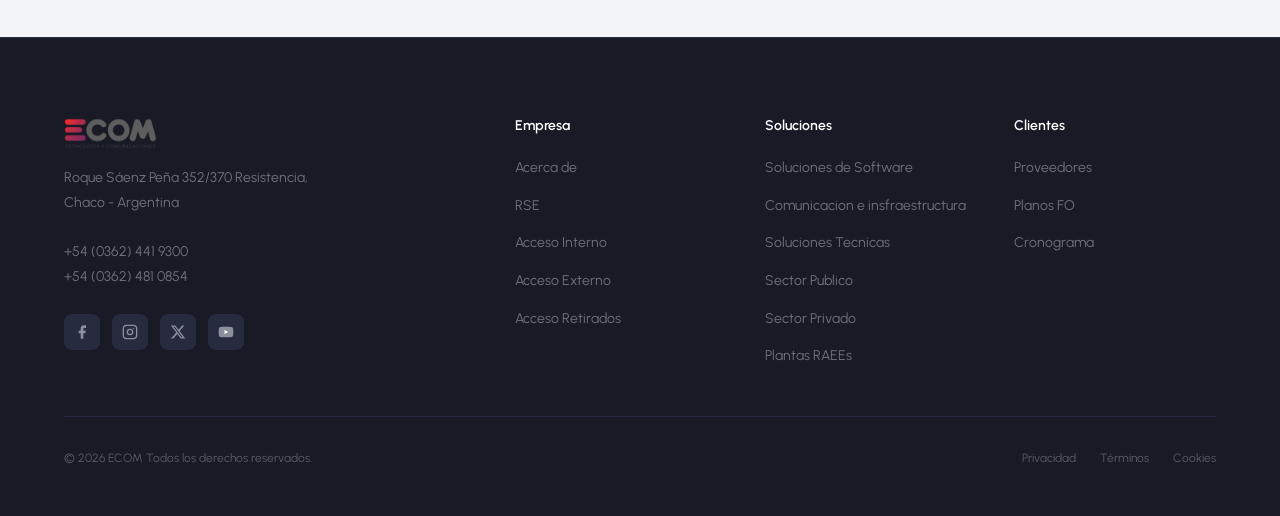
==== commit 0cd5aa8b: "modificacion img del hero" ====
--- a/index.html
+++ b/index.html
@@ -178,7 +178,7 @@
               </div> -->
             </div>
 
-            <!-- Visual / Dashboard -->
+            <!-- Img hero wrap-->
             <div class="hero__visual" aria-hidden="true">
               <div class="hero__img-wrap">
                 <img
--- a/css/estilos.css
+++ b/css/estilos.css
@@ -925,8 +925,8 @@
 }
 
 .hero__img {
-  width: 100%;
-  max-width: 560px;
+  width: 78%;
+  max-width: 500px;
   height: auto;
   object-fit: contain;
   filter: drop-shadow(0 32px 64px rgba(165, 43, 80, 0.25))
